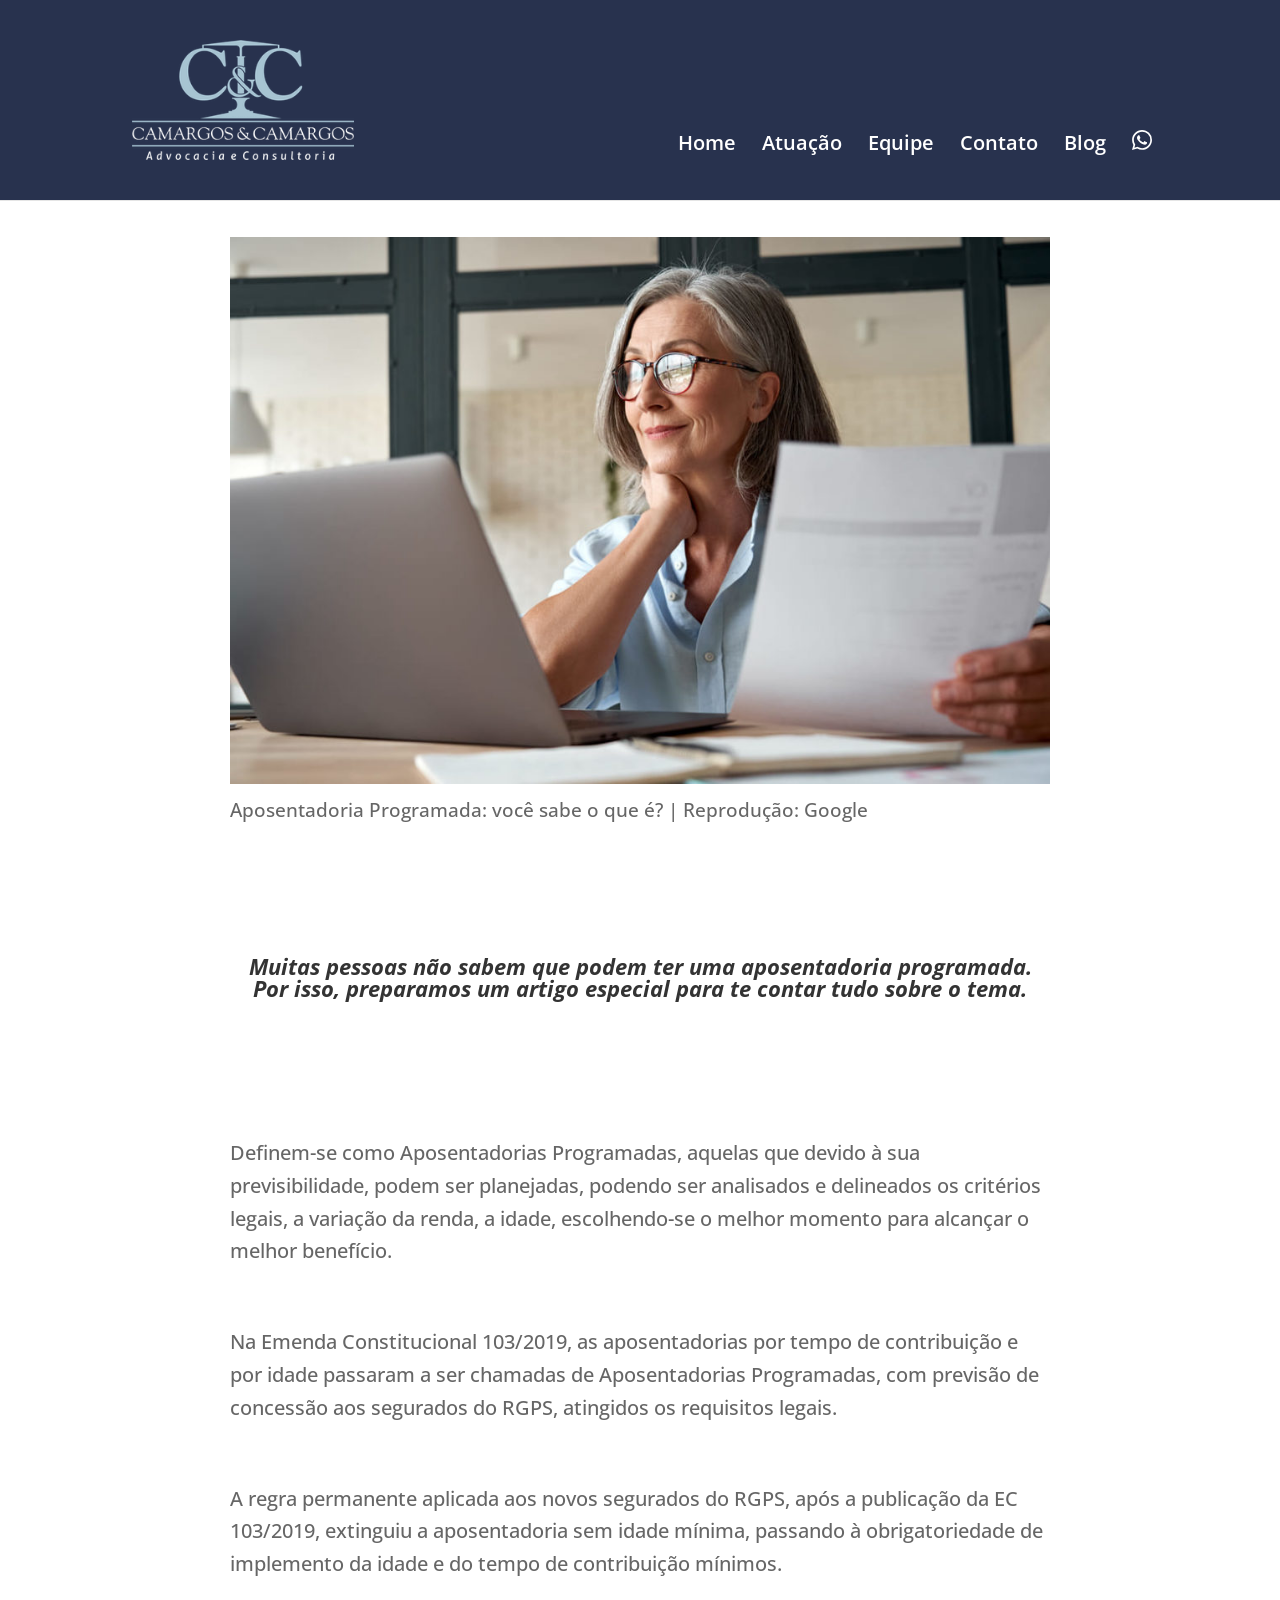
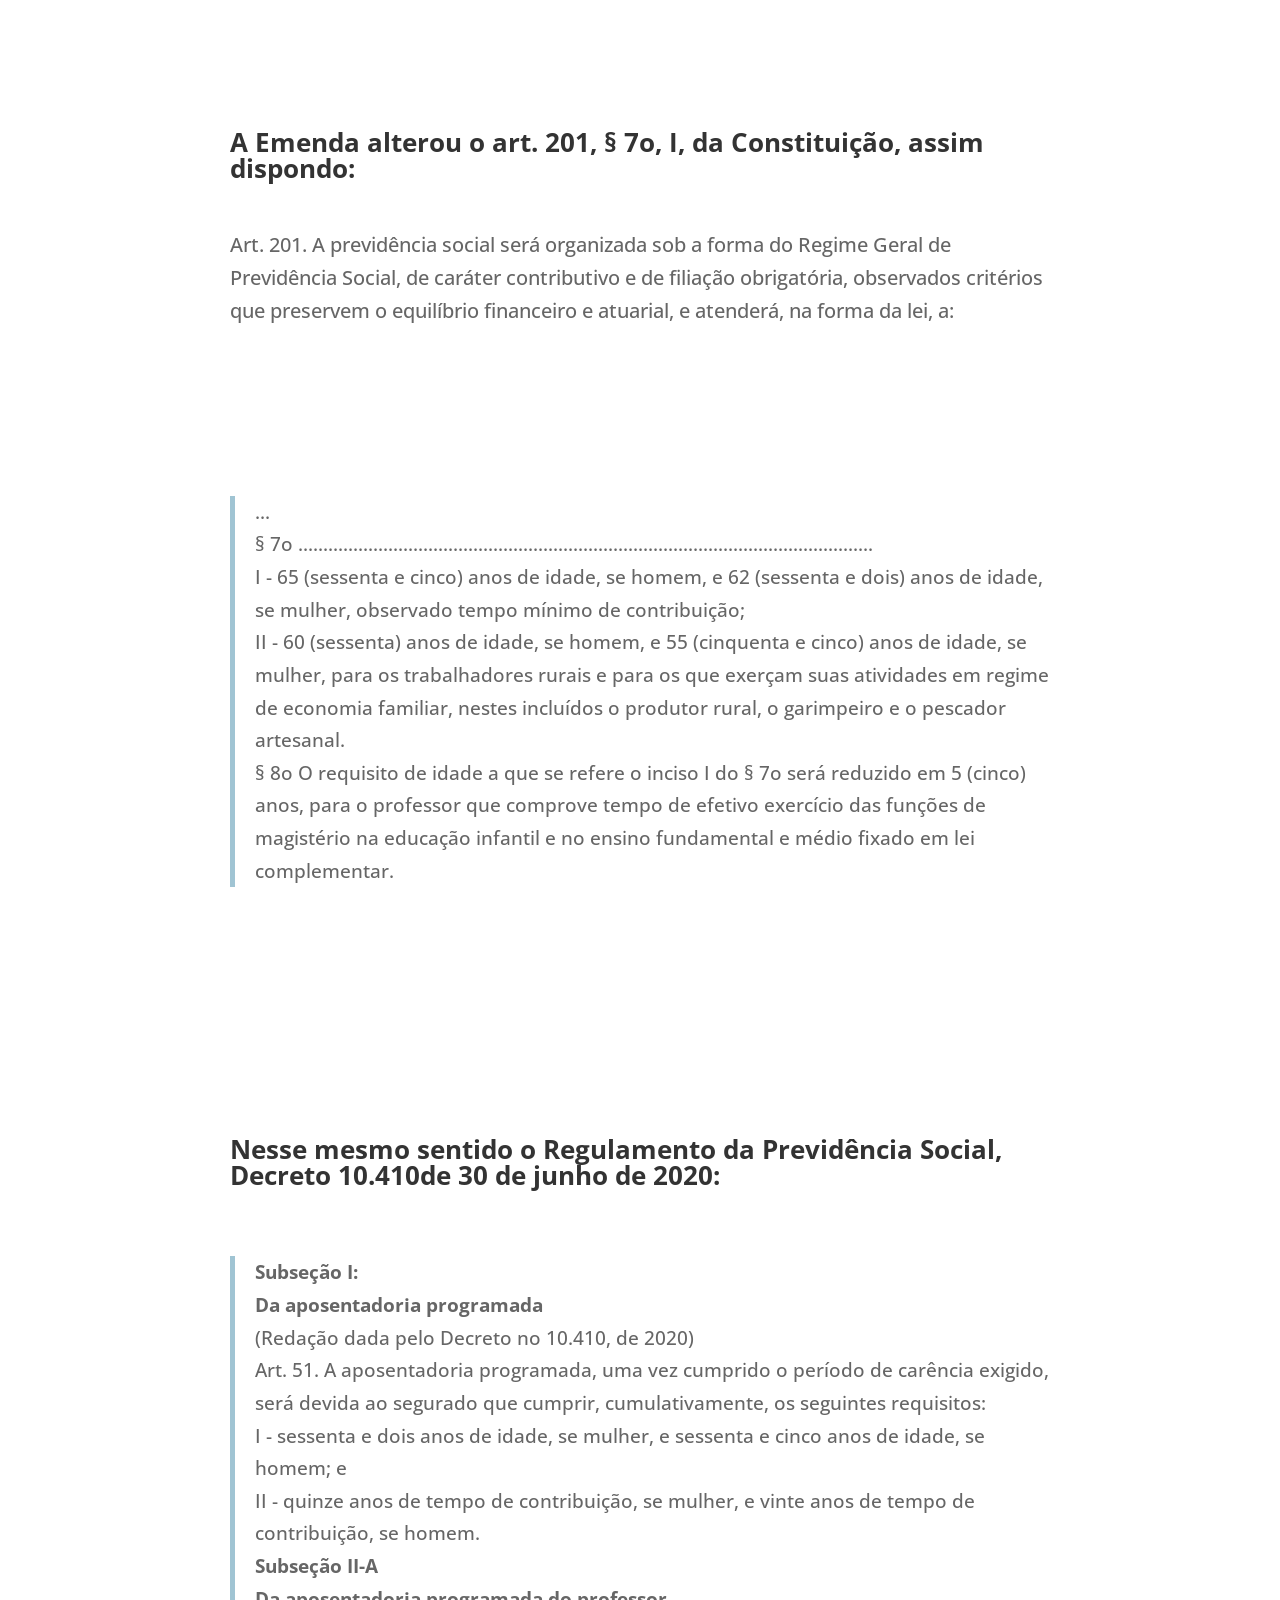
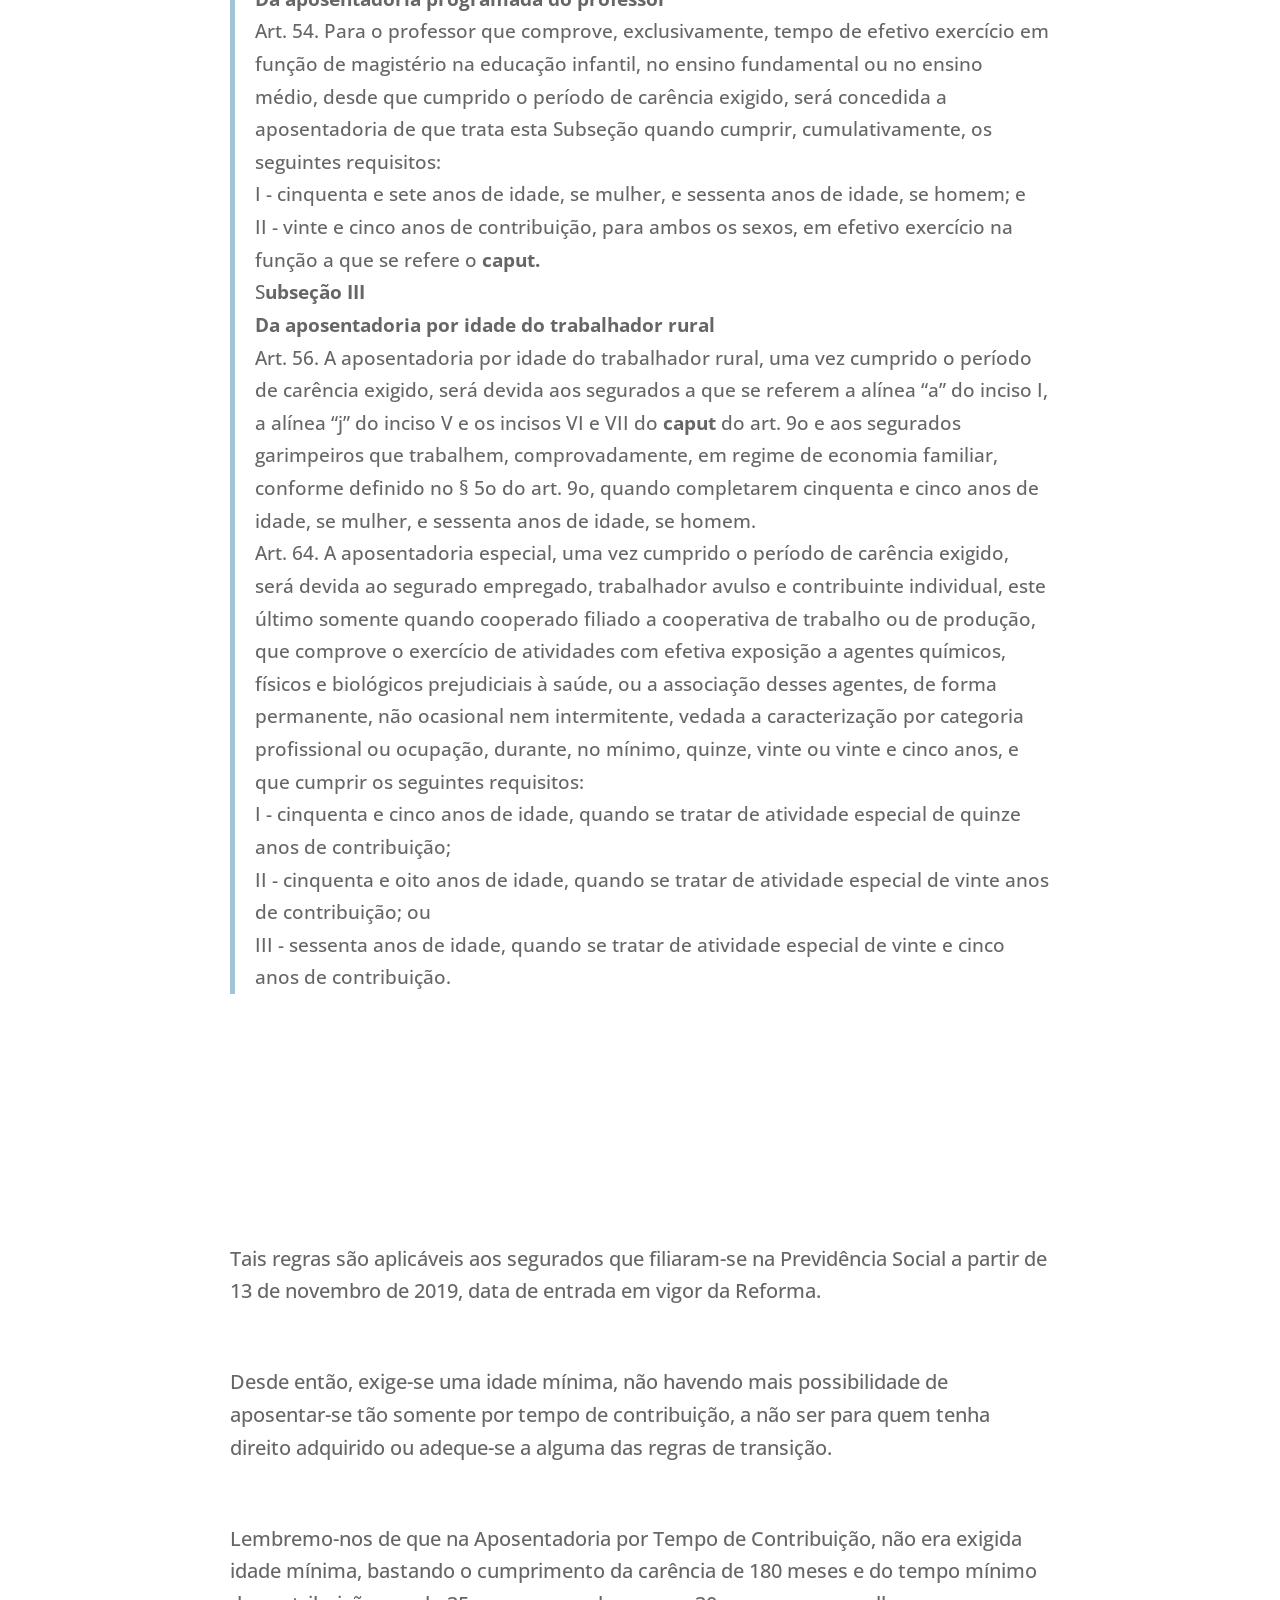
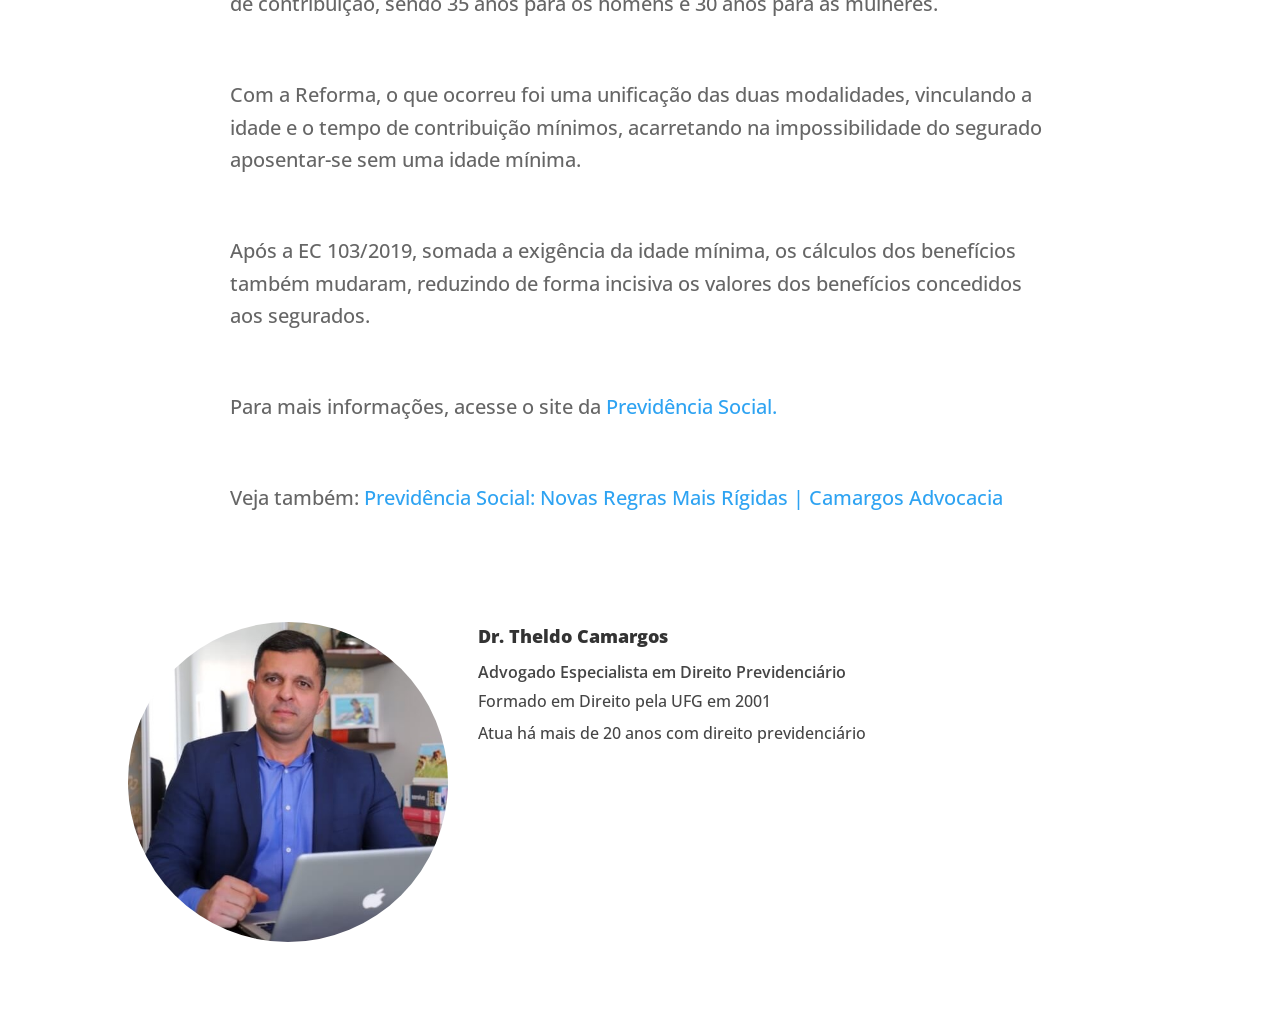
==== aposentadoria-programada/index.html @ 5f515157 "Site estatico da Camargos Advocacia Migracao da captura Simply Static (WordPress 7.1 / Divi 5.12.1) " ====
<!DOCTYPE html>
<html lang="pt-BR">
<head><meta charset="UTF-8">
	
<script type="text/javascript">
		document.documentElement.className = 'js';
	</script>

	<title>Aposentadoria Programada: você sabe o que é? | Camargos Advocacia</title>
<meta name="robots" content="max-image-preview:large">
<link rel="stylesheet" href="../assets/css/blocks.css">

<link rel="stylesheet" href="../assets/css/presets.css">

<link rel="stylesheet" href="../assets/css/base.css">
<link rel="stylesheet" href="../assets/css/article.css" media="all">
<script src="../assets/js/jquery.min.js"></script>
<script src="../assets/js/jquery-migrate.min.js"></script>
<link rel="canonical" href="../aposentadoria-programada/">
<meta name="viewport" content="width=device-width, initial-scale=1"><!-- Google Tag Manager -->
<script>(function(w,d,s,l,i){w[l]=w[l]||[];w[l].push({'gtm.start':
new Date().getTime(),event:'gtm.js'});var f=d.getElementsByTagName(s)[0],
j=d.createElement(s),dl=l!='dataLayer'?'&l='+l:'';j.async=true;j.src=
'https://www.googletagmanager.com/gtm.js?id='+i+dl;f.parentNode.insertBefore(j,f);
})(window,document,'script','dataLayer','GTM-M9TGXZN7');</script>
<!-- End Google Tag Manager --><link rel="icon" href="../assets/img/cropped-menu-logo-1-32x32.png" sizes="32x32">
<link rel="icon" href="../assets/img/cropped-menu-logo-1-192x192.png" sizes="192x192">
<link rel="apple-touch-icon" href="../assets/img/cropped-menu-logo-1-180x180.png">
<link rel="stylesheet" href="../assets/css/article.modules.css"><link rel="stylesheet" href="../assets/css/layout.css"><link rel="stylesheet" href="https://fonts.googleapis.com/css2?family=Open+Sans:wdth,wght@75..100,300..800&amp;subset=latin%2Clatin-ext&amp;display=swap" media="all">

<link rel="stylesheet" href="../assets/css/extras.css">
</head>
<body class="single single-post et-tb-has-template et-tb-has-body et_pb_button_helper_class et_fixed_nav et_show_nav et_pb_show_title et_primary_nav_dropdown_animation_fade et_secondary_nav_dropdown_animation_fade et_header_style_left et_pb_footer_columns4 et_cover_background et_pb_gutter et_pb_gutters3 et_pb_pagebuilder_layout et_smooth_scroll et-db">
	<div id="page-container">

	
	
			<header id="main-header" data-height-onload="100">
			<div class="container clearfix et_menu_container">
							<div class="logo_container">
					<span class="logo_helper"></span>
					<a href="../">
						<img src="../assets/img/menu-logo-tiny.png" width="278" height="150" alt="Camargos Advocacia" id="logo" data-height-percentage="60">
					</a>
				</div>
							<div id="et-top-navigation" data-height="100" data-fixed-height="100">
											<nav id="top-menu-nav">
						<ul id="top-menu" class="nav"><li class="menu-item menu-item-type-custom menu-item-object-custom menu-item-home"><a href="../#empresa">Home</a></li>
<li class="menu-item menu-item-type-custom menu-item-object-custom menu-item-home"><a href="../#atuacao">Atuação</a></li>
<li class="menu-item menu-item-type-custom menu-item-object-custom menu-item-home"><a href="../#equipe">Equipe</a></li>
<li class="menu-item menu-item-type-custom menu-item-object-custom menu-item-home"><a href="../#contato">Contato</a></li>
<li class="menu-item menu-item-type-post_type menu-item-object-page"><a href="../blog/">Blog</a></li>
<li class="menu-item menu-item-whatsapp"><a href="https://wa.me/5562996398302" target="_blank" rel="noopener noreferrer" aria-label="Fale conosco pelo WhatsApp"><svg class="menu-whatsapp-icon" viewBox="0 0 24 24" width="20" height="20" aria-hidden="true" focusable="false"><path fill="currentColor" d="M17.472 14.382c-.297-.149-1.758-.867-2.03-.967-.273-.099-.471-.148-.67.15-.197.297-.767.966-.94 1.164-.174.199-.347.223-.644.075-.297-.15-1.255-.463-2.39-1.475-.883-.788-1.48-1.761-1.653-2.059-.173-.297-.018-.458.13-.606.134-.133.298-.347.446-.52.149-.174.198-.298.298-.497.099-.198.05-.371-.025-.52-.075-.149-.669-1.612-.916-2.207-.242-.579-.487-.5-.669-.51a12.8 12.8 0 0 0-.57-.01c-.198 0-.52.074-.792.372-.272.297-1.04 1.016-1.04 2.479 0 1.462 1.065 2.875 1.213 3.074.149.198 2.096 3.2 5.077 4.487.709.306 1.262.489 1.694.625.712.227 1.36.195 1.871.118.571-.085 1.758-.719 2.006-1.413.248-.694.248-1.289.173-1.413-.074-.124-.272-.198-.57-.347m-5.421 7.403h-.004a9.87 9.87 0 0 1-5.031-1.378l-.361-.214-3.741.982.998-3.648-.235-.374a9.86 9.86 0 0 1-1.51-5.26c.001-5.45 4.436-9.884 9.888-9.884a9.82 9.82 0 0 1 6.988 2.896 9.82 9.82 0 0 1 2.892 6.994c-.003 5.45-4.437 9.885-9.885 9.885M20.52 3.449C18.24 1.245 15.24 0 12.045 0 5.463 0 .104 5.359.101 11.943c0 2.096.548 4.142 1.588 5.945L0 24l6.305-1.654a11.9 11.9 0 0 0 5.734 1.46h.005c6.585 0 11.946-5.359 11.949-11.945a11.9 11.9 0 0 0-3.473-8.413"/></svg></a></li>
</ul>						</nav>
					
					
					
					
					<div id="et_mobile_nav_menu">
				<div class="mobile_nav closed">
					<span class="select_page">Select Page</span>
					<span class="mobile_menu_bar mobile_menu_bar_toggle"></span>
				</div>
			</div>				</div> <!-- #et-top-navigation -->
			</div> <!-- .container -->
					</header> <!-- #main-header -->
			<div id="et-main-area">
	
    <div id="main-content">
    <div id="et-boc" class="et-boc">
			
		<div class="et-l et-l--body">
			<div class="et_builder_inner_content">
		<div class="et_pb_section_0_tb_body et_pb_section et_section_regular et_block_section"><div class="et_pb_row_0_tb_body et_pb_row et_block_row"><div class="et_pb_column_0_tb_body et_pb_column et_pb_column_4_4 et-last-child et_block_column et_pb_css_mix_blend_mode_passthrough"><div class="et_pb_post_content_0_tb_body et_pb_post_content et_pb_module"><div class="et-l et-l--post">
			<div class="et_builder_inner_content">
		<div class="et_pb_section_0 et_pb_section et_section_regular et_block_section"><div class="et_pb_row_0 et_pb_row et_block_row"><div class="et_pb_column_0 et_pb_column et_pb_column_4_4 et-last-child et_block_column et_pb_css_mix_blend_mode_passthrough"><div class="et_pb_text_0 et_pb_text et_pb_bg_layout_light et_pb_module et_block_module"><div class="et_pb_text_inner"><p><!-- wp:image {"id":371,"width":821,"height":547,"sizeSlug":"full","linkDestination":"none"} --></p>
<figure class="wp-block-image size-full is-resized"><img loading="lazy" fetchpriority="high" decoding="async" src="../assets/img/O-que-e-Aposentadoria-Programada.jpg" alt="Aposentadoria Programada: você sabe o que é? | Reprodução: Google" class="" width="821" height="547" srcset="../assets/img/O-que-e-Aposentadoria-Programada-980x654.jpg 980w, ../assets/img/O-que-e-Aposentadoria-Programada-480x320.jpg 480w" sizes="(min-width: 0px) and (max-width: 480px) 480px, (min-width: 481px) and (max-width: 980px) 980px, 100vw"><figcaption>Aposentadoria Programada: você sabe o que é? | Reprodução: Google</figcaption></figure>
<p><!-- /wp:image --></p>
<p><!-- wp:paragraph --></p>
<p> </p>
<p><!-- /wp:paragraph --></p>
<p><!-- wp:heading {"textAlign":"center","level":3} --></p>
<h3 class="has-text-align-center"><strong><em>Muitas pessoas não sabem que podem ter uma aposentadoria programada. Por isso, preparamos um artigo especial para te contar tudo sobre o tema.</em></strong></h3>
<p><!-- /wp:heading --></p>
<p><!-- wp:paragraph --></p>
<p> </p>
<p><!-- /wp:paragraph --></p>
<p><!-- wp:paragraph {"fontSize":"medium"} --></p>
<p class="has-medium-font-size">Definem-se como Aposentadorias Programadas, aquelas que devido à sua previsibilidade, podem ser planejadas, podendo ser analisados e delineados os critérios legais, a variação da renda, a idade, escolhendo-se o melhor momento para alcançar o melhor benefício.</p>
<p><!-- /wp:paragraph --></p>
<p><!-- wp:paragraph {"fontSize":"medium"} --></p>
<p class="has-medium-font-size">Na Emenda Constitucional 103/2019, as aposentadorias por tempo de contribuição e por idade passaram a ser chamadas de Aposentadorias Programadas, com previsão de concessão aos segurados do RGPS, atingidos os requisitos legais.</p>
<p><!-- /wp:paragraph --></p>
<p><!-- wp:paragraph {"fontSize":"medium"} --></p>
<p class="has-medium-font-size">A regra permanente aplicada aos novos segurados do RGPS, após a publicação da EC 103/2019, extinguiu a aposentadoria sem idade mínima, passando à obrigatoriedade de implemento da idade e do tempo de contribuição mínimos.</p>
<p><!-- /wp:paragraph --></p>
<p><!-- wp:paragraph --></p>
<p> </p>
<p><!-- /wp:paragraph --></p>
<p><!-- wp:heading --></p>
<h2><strong>A Emenda alterou o art. 201, § 7o, I, da Constituição, assim dispondo:</strong></h2>
<p><!-- /wp:heading --></p>
<p><!-- wp:paragraph {"fontSize":"medium"} --></p>
<p class="has-medium-font-size">Art. 201. A previdência social será organizada sob a forma do Regime Geral de Previdência Social, de caráter contributivo e de filiação obrigatória, observados critérios que preservem o equilíbrio financeiro e atuarial, e atenderá, na forma da lei, a:</p>
<p><!-- /wp:paragraph --></p>
<p><!-- wp:paragraph --></p>
<p> </p>
<p><!-- /wp:paragraph --></p>
<p><!-- wp:quote {"className":"is-style-large"} --></p>
<blockquote class="wp-block-quote is-style-large">
<p>...</p>
<p>§ 7o ...................................................................................................................</p>
<p>I - 65 (sessenta e cinco) anos de idade, se homem, e 62 (sessenta e dois) anos de idade, se mulher, observado tempo mínimo de contribuição;</p>
<p>II - 60 (sessenta) anos de idade, se homem, e 55 (cinquenta e cinco) anos de idade, se mulher, para os trabalhadores rurais e para os que exerçam suas atividades em regime de economia familiar, nestes incluídos o produtor rural, o garimpeiro e o pescador artesanal.</p>
<p>§ 8o O requisito de idade a que se refere o inciso I do § 7o será reduzido em 5 (cinco) anos, para o professor que comprove tempo de efetivo exercício das funções de magistério na educação infantil e no ensino fundamental e médio fixado em lei complementar.</p>
</blockquote>
<p><!-- /wp:quote --></p>
<p><!-- wp:paragraph --></p>
<p> </p>
<p><!-- /wp:paragraph --></p>
<p><!-- wp:paragraph --></p>
<p> </p>
<p><!-- /wp:paragraph --></p>
<p><!-- wp:heading --></p>
<h2><strong>Nesse mesmo sentido o Regulamento da Previdência Social, Decreto 10.410de 30 de junho de 2020:</strong></h2>
<p><!-- /wp:heading --></p>
<p><!-- wp:quote {"className":"is-style-large"} --></p>
<blockquote class="wp-block-quote is-style-large">
<p><strong>Subseção I:</strong></p>
<p><strong>Da aposentadoria programada</strong></p>
<p>(Redação dada pelo Decreto no 10.410, de 2020)</p>
<p>Art. 51. A aposentadoria programada, uma vez cumprido o período de carência exigido, será devida ao segurado que cumprir, cumulativamente, os seguintes requisitos:</p>
<p>I - sessenta e dois anos de idade, se mulher, e sessenta e cinco anos de idade, se homem; e</p>
<p>II - quinze anos de tempo de contribuição, se mulher, e vinte anos de tempo de contribuição, se homem.</p>
<p><strong>Subseção II-A</strong></p>
<p><strong>Da aposentadoria programada do professor</strong></p>
<p>Art. 54. Para o professor que comprove, exclusivamente, tempo de efetivo exercício em função de magistério na educação infantil, no ensino fundamental ou no ensino médio, desde que cumprido o período de carência exigido, será concedida a aposentadoria de que trata esta Subseção quando cumprir, cumulativamente, os seguintes requisitos:</p>
<p>I - cinquenta e sete anos de idade, se mulher, e sessenta anos de idade, se homem; e</p>
<p>II - vinte e cinco anos de contribuição, para ambos os sexos, em efetivo exercício na função a que se refere o<strong> caput.</strong></p>
<p>S<strong>ubseção III</strong></p>
<p><strong>Da aposentadoria por idade do trabalhador rural</strong></p>
<p>Art. 56. A aposentadoria por idade do trabalhador rural, uma vez cumprido o período de carência exigido, será devida aos segurados a que se referem a alínea “a” do inciso I, a alínea “j” do inciso V e os incisos VI e VII do <strong>caput</strong> do art. 9o e aos segurados garimpeiros que trabalhem, comprovadamente, em regime de economia familiar, conforme definido no § 5o do art. 9o, quando completarem cinquenta e cinco anos de idade, se mulher, e sessenta anos de idade, se homem.</p>
<p>Art. 64. A aposentadoria especial, uma vez cumprido o período de carência exigido, será devida ao segurado empregado, trabalhador avulso e contribuinte individual, este último somente quando cooperado filiado a cooperativa de trabalho ou de produção, que comprove o exercício de atividades com efetiva exposição a agentes químicos, físicos e biológicos prejudiciais à saúde, ou a associação desses agentes, de forma permanente, não ocasional nem intermitente, vedada a caracterização por categoria profissional ou ocupação, durante, no mínimo, quinze, vinte ou vinte e cinco anos, e que cumprir os seguintes requisitos:</p>
<p>I - cinquenta e cinco anos de idade, quando se tratar de atividade especial de quinze anos de contribuição;</p>
<p>II - cinquenta e oito anos de idade, quando se tratar de atividade especial de vinte anos de contribuição; ou</p>
<p>III - sessenta anos de idade, quando se tratar de atividade especial de vinte e cinco anos de contribuição.</p>
</blockquote>
<p><!-- /wp:quote --></p>
<p><!-- wp:paragraph --></p>
<p> </p>
<p><!-- /wp:paragraph --></p>
<p><!-- wp:paragraph --></p>
<p> </p>
<p><!-- /wp:paragraph --></p>
<p><!-- wp:paragraph {"fontSize":"medium"} --></p>
<p class="has-medium-font-size">Tais regras são aplicáveis aos segurados que filiaram-se na Previdência Social a partir de 13 de novembro de 2019, data de entrada em vigor da Reforma.</p>
<p><!-- /wp:paragraph --></p>
<p><!-- wp:paragraph {"fontSize":"medium"} --></p>
<p class="has-medium-font-size">Desde então, exige-se uma idade mínima, não havendo mais possibilidade de aposentar-se tão somente por tempo de contribuição, a não ser para quem tenha direito adquirido ou adeque-se a alguma das regras de transição.</p>
<p><!-- /wp:paragraph --></p>
<p><!-- wp:paragraph {"fontSize":"medium"} --></p>
<p class="has-medium-font-size">Lembremo-nos de que na Aposentadoria por Tempo de Contribuição, não era exigida idade mínima, bastando o cumprimento da carência de 180 meses e do tempo mínimo de contribuição, sendo 35 anos para os homens e 30 anos para as mulheres.</p>
<p><!-- /wp:paragraph --></p>
<p><!-- wp:paragraph {"fontSize":"medium"} --></p>
<p class="has-medium-font-size">Com a Reforma, o que ocorreu foi uma unificação das duas modalidades, vinculando a idade e o tempo de contribuição mínimos, acarretando na impossibilidade do segurado aposentar-se sem uma idade mínima.</p>
<p><!-- /wp:paragraph --></p>
<p><!-- wp:paragraph {"fontSize":"medium"} --></p>
<p class="has-medium-font-size">Após a EC 103/2019, somada a exigência da idade mínima, os cálculos dos benefícios também mudaram, reduzindo de forma incisiva os valores dos benefícios concedidos aos segurados.</p>
<p><!-- /wp:paragraph --></p>
<p><!-- wp:paragraph {"fontSize":"medium"} --></p>
<p class="has-medium-font-size">Para mais informações, acesse o site da <a href="https://meu.inss.gov.br/#/login" target="_blank" rel="noreferrer noopener">Previdência Social.</a></p>
<p><!-- /wp:paragraph --></p>
<p><!-- wp:paragraph {"fontSize":"medium"} --></p>
<p class="has-medium-font-size">Veja também: <a href="../novas-regras-previdencia-social/">Previdência Social: Novas Regras Mais Rígidas | Camargos Advocacia</a></p>
<p><!-- /wp:paragraph --></p>
</div></div></div></div></div>
		</div>
	</div>
	</div></div></div></div><div class="et_pb_section_1_tb_body et_pb_section et_section_regular et_block_section"><div class="et_pb_row_1_tb_body et_pb_row et_block_row"><div class="et_pb_column_1_tb_body et_pb_column et_pb_column_4_4 et-last-child et_block_column et_pb_css_mix_blend_mode_passthrough"><div class="et_pb_team_member_0_tb_body et_pb_team_member et_pb_bg_layout_light et_pb_module et_flex_module"><div class="et_pb_team_member_image et-waypoint et_pb_animation_off"><img loading="lazy" decoding="async" src="../assets/img/theldo-bio.jpg" alt="Dr. Theldo Camargos" width="500" height="500" srcset="../assets/img/theldo-bio.jpg 500w, ../assets/img/theldo-bio-480x480.jpg 480w" sizes="(min-width: 0px) and (max-width: 480px) 480px, (min-width: 481px) 500px, 100vw" class=""></div><div class="et_pb_team_member_description"><h4 class="et_pb_module_header">Dr. Theldo Camargos</h4><p class="et_pb_member_position">Advogado Especialista em Direito Previdenciário</p><div class="et_pb_team_member_description_content"><p>Formado em Direito pela UFG em 2001<br>Atua há mais de 20 anos com direito previdenciário</p>
</div></div></div></div></div></div>
		</div>
	</div>
	
			
		</div>
		    </div>
    

	<span class="et_pb_scroll_top et-pb-icon"></span>

	
			<footer id="main-footer">
				

		
				<div id="footer-bottom">
					<div class="container clearfix">
				<ul class="et-social-icons">


</ul><p id="footer-info">&copy; 2026 Camargos Advocacia</p>					</div>
				</div>
			</footer>
		</div>


	</div>

	<style class="et-vb-global-data et-vb-global-fonts">:root{--et_global_heading_font: 'Open Sans';--et_global_body_font: 'Open Sans';--et_global_heading_font_weight: 500;--et_global_body_font_weight: 500;--et_global_body_font_size: 14px;--et_global_body_font_height: 1.7em;}body{line-height:var(--et_global_body_font_height);font-size:var(--et_global_body_font_size);}</style><style class="et-vb-global-data et-vb-global-numeric-vars">:root{--et_global_heading_font: 'Open Sans';--et_global_body_font: 'Open Sans';}</style><!-- Google Tag Manager (noscript) -->
<noscript><iframe src="https://www.googletagmanager.com/ns.html?id=GTM-M9TGXZN7" height="0" width="0" style="display:none;visibility:hidden"></iframe></noscript>
<!-- End Google Tag Manager (noscript) --><script>
var DIVI = {"item_count":"%d Item","items_count":"%d Items"};

</script>
<script src="../assets/js/base.js"></script>
<script src="../assets/js/smoothscroll.js"></script>
<script src="../assets/js/menu.js"></script>
<script src="../assets/js/scroll-to-top.js"></script>
<script src="../assets/js/global-functions.js"></script>
<script src="../assets/js/waypoint.js"></script>
<script src="../assets/js/common.js"></script>
<script>
var et_pb_custom = {"ajaxurl":"","images_uri":"","builder_images_uri":"","et_frontend_nonce":"","subscription_failed":"Please, check the fields below to make sure you entered the correct information.","et_ab_log_nonce":"","fill_message":"Please, fill in the following fields:","contact_error_message":"Please, fix the following errors:","invalid":"Invalid email","captcha":"Captcha","prev":"Prev","previous":"Previous","next":"Next","slider_swipe":"SWIPE \u2192","wrong_captcha":"You entered the wrong number in captcha.","wrong_checkbox":"Checkbox","ignore_waypoints":"no","is_divi_theme_used":"1","widget_search_selector":".widget_search","ab_tests":[],"is_ab_testing_active":"","page_id":"370","unique_test_id":"","ab_bounce_rate":"5","is_cache_plugin_active":"no","is_shortcode_tracking":"","tinymce_uri":"","accent_color":"#a0c4d3","waypoints_options":[]};
var et_frontend_scripts = {"builderCssContainerPrefix":"#et-boc","builderCssLayoutPrefix":"#et-boc .et-l"};
var et_builder_utils_params = {"condition":{"diviTheme":true,"extraTheme":false},"scrollLocations":["app","top"],"builderScrollLocations":{"desktop":"app","tablet":"app","phone":"app"},"onloadScrollLocation":"app","builderType":"fe"};

</script>
<script src="../assets/js/frontend.js"></script>
<script>
var diviBreakpointData = {"enabledBreakpoints":[{"order":50,"baseDevice":true,"enable":true,"name":"desktop"},{"order":30,"enable":true,"maxWidth":{"value":"980px","default":980},"name":"tablet"},{"order":10,"enable":true,"maxWidth":{"value":"767px","default":767},"name":"phone"}],"enabledBreakpointNames":["desktop","tablet","phone"],"baseBreakpointName":"desktop"};

</script>
<script src="../assets/js/multi-view.js"></script>
<style>.et_pb_section_0_tb_body.et_pb_section{padding-bottom:0px}.et_pb_row_0_tb_body.et_pb_row{padding-bottom:0px!important}.et_pb_column_0_tb_body,.et_pb_column_0,.et_pb_column_1_tb_body{--et-pb-icon-self-align:center}.et_pb_post_content_0_tb_body{font-size:1.2rem;line-height:1.8em}.et_pb_team_member_0_tb_body{flex-direction:row;--flex-direction:row}.et_pb_team_member_0_tb_body .et_pb_module_header,.et_pb_team_member_0_tb_body .et_pb_member_position,.et_pb_team_member_0_tb_body .et_pb_team_member_description p,.et_pb_text_0{text-align:start}.et_pb_team_member_0_tb_body .et_pb_team_member_description{flex:1}.et_pb_team_member_0_tb_body .et_pb_team_member_image{flex:0 1 auto;width:auto;overflow:hidden}.et_pb_team_member_0_tb_body.et_pb_team_member .et_pb_team_member_image{border-top-left-radius:100%;border-top-right-radius:100%;border-bottom-right-radius:100%;border-bottom-left-radius:100%}.et_pb_team_member_0_tb_body.et_pb_team_member h4,.et_pb_team_member_0_tb_body.et_pb_team_member h1.et_pb_module_header,.et_pb_team_member_0_tb_body.et_pb_team_member h2.et_pb_module_header,.et_pb_team_member_0_tb_body.et_pb_team_member h3.et_pb_module_header,.et_pb_team_member_0_tb_body.et_pb_team_member h5.et_pb_module_header,.et_pb_team_member_0_tb_body.et_pb_team_member h6.et_pb_module_header{font-weight:800;line-height:1.6em}.et_pb_team_member_0_tb_body.et_pb_team_member .et_pb_member_position{font-weight:600;color:#454545;font-size:1rem}.et_pb_team_member_0_tb_body.et_pb_team_member .et_pb_team_member_description_content{color:#454545;font-size:1rem;line-height:2em}.et_pb_section_1_tb_body.et_pb_section{padding-top:0px}</style></body>
</html>
---- assets/css/blocks.css ----
:root{--wp-block-synced-color:#7a00df;--wp-block-synced-color--rgb:122,0,223;--wp-bound-block-color:var(--wp-block-synced-color);--wp-editor-canvas-background:#ddd;--wp-admin-theme-color:#007cba;--wp-admin-theme-color--rgb:0,124,186;--wp-admin-theme-color-darker-10:#006ba1;--wp-admin-theme-color-darker-10--rgb:0,107,160.5;--wp-admin-theme-color-darker-20:#005a87;--wp-admin-theme-color-darker-20--rgb:0,90,135;--wp-admin-border-width-focus:2px}@media (min-resolution:192dpi){:root{--wp-admin-border-width-focus:1.5px}}.wp-element-button{cursor:pointer}:root .has-very-light-gray-background-color{background-color:#eee}:root .has-very-dark-gray-background-color{background-color:#313131}:root .has-very-light-gray-color{color:#eee}:root .has-very-dark-gray-color{color:#313131}:root .has-vivid-green-cyan-to-vivid-cyan-blue-gradient-background{background:linear-gradient(135deg,#00d084,#0693e3)}:root .has-purple-crush-gradient-background{background:linear-gradient(135deg,#34e2e4,#4721fb 50%,#ab1dfe)}:root .has-hazy-dawn-gradient-background{background:linear-gradient(135deg,#faaca8,#dad0ec)}:root .has-subdued-olive-gradient-background{background:linear-gradient(135deg,#fafae1,#67a671)}:root .has-atomic-cream-gradient-background{background:linear-gradient(135deg,#fdd79a,#004a59)}:root .has-nightshade-gradient-background{background:linear-gradient(135deg,#330968,#31cdcf)}:root .has-midnight-gradient-background{background:linear-gradient(135deg,#020381,#2874fc)}:root{--wp--preset--font-size--normal:16px;--wp--preset--font-size--huge:42px}.has-regular-font-size{font-size:1em}.has-larger-font-size{font-size:2.625em}.has-normal-font-size{font-size:var(--wp--preset--font-size--normal)}.has-huge-font-size{font-size:var(--wp--preset--font-size--huge)}:root .has-text-align-center{text-align:center}:root .has-text-align-left{text-align:left}:root .has-text-align-right{text-align:right}.has-fit-text{white-space:nowrap!important}#end-resizable-editor-section{display:none}.aligncenter{clear:both}.items-justified-left{justify-content:flex-start}.items-justified-center{justify-content:center}.items-justified-right{justify-content:flex-end}.items-justified-space-between{justify-content:space-between}.screen-reader-text{word-wrap:normal!important;border:0;clip-path:inset(50%);height:1px;margin:-1px;overflow:hidden;padding:0;position:absolute;width:1px;word-break:normal!important}.screen-reader-text:focus{background-color:#ddd;clip-path:none;color:#444;display:block;font-size:1em;height:auto;left:5px;line-height:normal;padding:15px 23px 14px;text-decoration:none;top:5px;width:auto;z-index:100000}html :where(.has-border-color){border-style:solid}html :where([style^=border-color],[style*=";border-color"],[style*="; border-color"]){border-style:solid}html :where([style^=border-top-color],[style*=";border-top-color"],[style*="; border-top-color"]){border-top-style:solid}html :where([style^=border-right-color],[style*=";border-right-color"],[style*="; border-right-color"]){border-right-style:solid}html :where([style^=border-bottom-color],[style*=";border-bottom-color"],[style*="; border-bottom-color"]){border-bottom-style:solid}html :where([style^=border-left-color],[style*=";border-left-color"],[style*="; border-left-color"]){border-left-style:solid}html :where([style^=border-width],[style*=";border-width"],[style*="; border-width"]){border-style:solid}html :where([style^=border-top-width],[style*=";border-top-width"],[style*="; border-top-width"]){border-top-style:solid}html :where([style^=border-right-width],[style*=";border-right-width"],[style*="; border-right-width"]){border-right-style:solid}html :where([style^=border-bottom-width],[style*=";border-bottom-width"],[style*="; border-bottom-width"]){border-bottom-style:solid}html :where([style^=border-left-width],[style*=";border-left-width"],[style*="; border-left-width"]){border-left-style:solid}html :where(img[class*=wp-image-]){height:auto;max-width:100%}:where(figure){margin:0 0 1em}html :where(.is-position-sticky){--wp-admin--admin-bar--position-offset:var(--wp-admin--admin-bar--height,0px)}@media screen and (max-width:600px){html :where(.is-position-sticky){--wp-admin--admin-bar--position-offset:0px}}
---- assets/css/presets.css ----
:root{--wp--preset--aspect-ratio--square: 1;--wp--preset--aspect-ratio--4-3: 4/3;--wp--preset--aspect-ratio--3-4: 3/4;--wp--preset--aspect-ratio--3-2: 3/2;--wp--preset--aspect-ratio--2-3: 2/3;--wp--preset--aspect-ratio--16-9: 16/9;--wp--preset--aspect-ratio--9-16: 9/16;--wp--preset--color--black: #000000;--wp--preset--color--cyan-bluish-gray: #abb8c3;--wp--preset--color--white: #ffffff;--wp--preset--color--pale-pink: #f78da7;--wp--preset--color--vivid-red: #cf2e2e;--wp--preset--color--luminous-vivid-orange: #ff6900;--wp--preset--color--luminous-vivid-amber: #fcb900;--wp--preset--color--light-green-cyan: #7bdcb5;--wp--preset--color--vivid-green-cyan: #00d084;--wp--preset--color--pale-cyan-blue: #8ed1fc;--wp--preset--color--vivid-cyan-blue: #0693e3;--wp--preset--color--vivid-purple: #9b51e0;--wp--preset--gradient--vivid-cyan-blue-to-vivid-purple: linear-gradient(135deg,rgb(6,147,227) 0%,rgb(155,81,224) 100%);--wp--preset--gradient--light-green-cyan-to-vivid-green-cyan: linear-gradient(135deg,rgb(122,220,180) 0%,rgb(0,208,130) 100%);--wp--preset--gradient--luminous-vivid-amber-to-luminous-vivid-orange: linear-gradient(135deg,rgb(252,185,0) 0%,rgb(255,105,0) 100%);--wp--preset--gradient--luminous-vivid-orange-to-vivid-red: linear-gradient(135deg,rgb(255,105,0) 0%,rgb(207,46,46) 100%);--wp--preset--gradient--very-light-gray-to-cyan-bluish-gray: linear-gradient(135deg,rgb(238,238,238) 0%,rgb(169,184,195) 100%);--wp--preset--gradient--cool-to-warm-spectrum: linear-gradient(135deg,rgb(74,234,220) 0%,rgb(151,120,209) 20%,rgb(207,42,186) 40%,rgb(238,44,130) 60%,rgb(251,105,98) 80%,rgb(254,248,76) 100%);--wp--preset--gradient--blush-light-purple: linear-gradient(135deg,rgb(255,206,236) 0%,rgb(152,150,240) 100%);--wp--preset--gradient--blush-bordeaux: linear-gradient(135deg,rgb(254,205,165) 0%,rgb(254,45,45) 50%,rgb(107,0,62) 100%);--wp--preset--gradient--luminous-dusk: linear-gradient(135deg,rgb(255,203,112) 0%,rgb(199,81,192) 50%,rgb(65,88,208) 100%);--wp--preset--gradient--pale-ocean: linear-gradient(135deg,rgb(255,245,203) 0%,rgb(182,227,212) 50%,rgb(51,167,181) 100%);--wp--preset--gradient--electric-grass: linear-gradient(135deg,rgb(202,248,128) 0%,rgb(113,206,126) 100%);--wp--preset--gradient--midnight: linear-gradient(135deg,rgb(2,3,129) 0%,rgb(40,116,252) 100%);--wp--preset--font-size--small: 13px;--wp--preset--font-size--medium: 20px;--wp--preset--font-size--large: 36px;--wp--preset--font-size--x-large: 42px;--wp--preset--spacing--20: 0.44rem;--wp--preset--spacing--30: 0.67rem;--wp--preset--spacing--40: 1rem;--wp--preset--spacing--50: 1.5rem;--wp--preset--spacing--60: 2.25rem;--wp--preset--spacing--70: 3.38rem;--wp--preset--spacing--80: 5.06rem;--wp--preset--shadow--natural: 6px 6px 9px rgba(0, 0, 0, 0.2);--wp--preset--shadow--deep: 12px 12px 50px rgba(0, 0, 0, 0.4);--wp--preset--shadow--sharp: 6px 6px 0px rgba(0, 0, 0, 0.2);--wp--preset--shadow--outlined: 6px 6px 0px -3px rgb(255, 255, 255), 6px 6px rgb(0, 0, 0);--wp--preset--shadow--crisp: 6px 6px 0px rgb(0, 0, 0);}.wp-block-button{--wp--preset--dimension--25: 25%;--wp--preset--dimension--50: 50%;--wp--preset--dimension--75: 75%;--wp--preset--dimension--100: 100%;}:root { --wp--style--global--content-size: 823px;--wp--style--global--wide-size: 1080px; }:where(body) { margin: 0; }.wp-site-blocks > .alignleft { float: left; margin-right: 2em; }.wp-site-blocks > .alignright { float: right; margin-left: 2em; }.wp-site-blocks > .aligncenter { justify-content: center; margin-left: auto; margin-right: auto; }:where(.is-layout-flex){gap: 0.5em;}:where(.is-layout-grid){gap: 0.5em;}.is-layout-flow > .alignleft{float: left;margin-inline-start: 0;margin-inline-end: 2em;}.is-layout-flow > .alignright{float: right;margin-inline-start: 2em;margin-inline-end: 0;}.is-layout-flow > .aligncenter{margin-left: auto !important;margin-right: auto !important;}.is-layout-constrained > .alignleft{float: left;margin-inline-start: 0;margin-inline-end: 2em;}.is-layout-constrained > .alignright{float: right;margin-inline-start: 2em;margin-inline-end: 0;}.is-layout-constrained > .aligncenter{margin-left: auto !important;margin-right: auto !important;}.is-layout-constrained > :where(:not(.alignleft):not(.alignright):not(.alignfull)){max-width: var(--wp--style--global--content-size);margin-left: auto !important;margin-right: auto !important;}.is-layout-constrained > .alignwide{max-width: var(--wp--style--global--wide-size);}body .is-layout-flex{display: flex;}.is-layout-flex{flex-wrap: wrap;align-items: center;}.is-layout-flex > :is(*, div){margin: 0;}body .is-layout-grid{display: grid;}.is-layout-grid > :is(*, div){margin: 0;}body{padding-top: 0px;padding-right: 0px;padding-bottom: 0px;padding-left: 0px;}:root :where(.wp-element-button, .wp-block-button__link){background-color: #32373c;border-width: 0;color: #fff;font-family: inherit;font-size: inherit;font-style: inherit;font-weight: inherit;letter-spacing: inherit;line-height: inherit;padding-top: calc(0.667em + 2px);padding-right: calc(1.333em + 2px);padding-bottom: calc(0.667em + 2px);padding-left: calc(1.333em + 2px);text-decoration: none;text-transform: inherit;}.has-black-color{color: var(--wp--preset--color--black) !important;}.has-cyan-bluish-gray-color{color: var(--wp--preset--color--cyan-bluish-gray) !important;}.has-white-color{color: var(--wp--preset--color--white) !important;}.has-pale-pink-color{color: var(--wp--preset--color--pale-pink) !important;}.has-vivid-red-color{color: var(--wp--preset--color--vivid-red) !important;}.has-luminous-vivid-orange-color{color: var(--wp--preset--color--luminous-vivid-orange) !important;}.has-luminous-vivid-amber-color{color: var(--wp--preset--color--luminous-vivid-amber) !important;}.has-light-green-cyan-color{color: var(--wp--preset--color--light-green-cyan) !important;}.has-vivid-green-cyan-color{color: var(--wp--preset--color--vivid-green-cyan) !important;}.has-pale-cyan-blue-color{color: var(--wp--preset--color--pale-cyan-blue) !important;}.has-vivid-cyan-blue-color{color: var(--wp--preset--color--vivid-cyan-blue) !important;}.has-vivid-purple-color{color: var(--wp--preset--color--vivid-purple) !important;}.has-black-background-color{background-color: var(--wp--preset--color--black) !important;}.has-cyan-bluish-gray-background-color{background-color: var(--wp--preset--color--cyan-bluish-gray) !important;}.has-white-background-color{background-color: var(--wp--preset--color--white) !important;}.has-pale-pink-background-color{background-color: var(--wp--preset--color--pale-pink) !important;}.has-vivid-red-background-color{background-color: var(--wp--preset--color--vivid-red) !important;}.has-luminous-vivid-orange-background-color{background-color: var(--wp--preset--color--luminous-vivid-orange) !important;}.has-luminous-vivid-amber-background-color{background-color: var(--wp--preset--color--luminous-vivid-amber) !important;}.has-light-green-cyan-background-color{background-color: var(--wp--preset--color--light-green-cyan) !important;}.has-vivid-green-cyan-background-color{background-color: var(--wp--preset--color--vivid-green-cyan) !important;}.has-pale-cyan-blue-background-color{background-color: var(--wp--preset--color--pale-cyan-blue) !important;}.has-vivid-cyan-blue-background-color{background-color: var(--wp--preset--color--vivid-cyan-blue) !important;}.has-vivid-purple-background-color{background-color: var(--wp--preset--color--vivid-purple) !important;}.has-black-border-color{border-color: var(--wp--preset--color--black) !important;}.has-cyan-bluish-gray-border-color{border-color: var(--wp--preset--color--cyan-bluish-gray) !important;}.has-white-border-color{border-color: var(--wp--preset--color--white) !important;}.has-pale-pink-border-color{border-color: var(--wp--preset--color--pale-pink) !important;}.has-vivid-red-border-color{border-color: var(--wp--preset--color--vivid-red) !important;}.has-luminous-vivid-orange-border-color{border-color: var(--wp--preset--color--luminous-vivid-orange) !important;}.has-luminous-vivid-amber-border-color{border-color: var(--wp--preset--color--luminous-vivid-amber) !important;}.has-light-green-cyan-border-color{border-color: var(--wp--preset--color--light-green-cyan) !important;}.has-vivid-green-cyan-border-color{border-color: var(--wp--preset--color--vivid-green-cyan) !important;}.has-pale-cyan-blue-border-color{border-color: var(--wp--preset--color--pale-cyan-blue) !important;}.has-vivid-cyan-blue-border-color{border-color: var(--wp--preset--color--vivid-cyan-blue) !important;}.has-vivid-purple-border-color{border-color: var(--wp--preset--color--vivid-purple) !important;}.has-vivid-cyan-blue-to-vivid-purple-gradient-background{background: var(--wp--preset--gradient--vivid-cyan-blue-to-vivid-purple) !important;}.has-light-green-cyan-to-vivid-green-cyan-gradient-background{background: var(--wp--preset--gradient--light-green-cyan-to-vivid-green-cyan) !important;}.has-luminous-vivid-amber-to-luminous-vivid-orange-gradient-background{background: var(--wp--preset--gradient--luminous-vivid-amber-to-luminous-vivid-orange) !important;}.has-luminous-vivid-orange-to-vivid-red-gradient-background{background: var(--wp--preset--gradient--luminous-vivid-orange-to-vivid-red) !important;}.has-very-light-gray-to-cyan-bluish-gray-gradient-background{background: var(--wp--preset--gradient--very-light-gray-to-cyan-bluish-gray) !important;}.has-cool-to-warm-spectrum-gradient-background{background: var(--wp--preset--gradient--cool-to-warm-spectrum) !important;}.has-blush-light-purple-gradient-background{background: var(--wp--preset--gradient--blush-light-purple) !important;}.has-blush-bordeaux-gradient-background{background: var(--wp--preset--gradient--blush-bordeaux) !important;}.has-luminous-dusk-gradient-background{background: var(--wp--preset--gradient--luminous-dusk) !important;}.has-pale-ocean-gradient-background{background: var(--wp--preset--gradient--pale-ocean) !important;}.has-electric-grass-gradient-background{background: var(--wp--preset--gradient--electric-grass) !important;}.has-midnight-gradient-background{background: var(--wp--preset--gradient--midnight) !important;}.has-small-font-size{font-size: var(--wp--preset--font-size--small) !important;}.has-medium-font-size{font-size: var(--wp--preset--font-size--medium) !important;}.has-large-font-size{font-size: var(--wp--preset--font-size--large) !important;}.has-x-large-font-size{font-size: var(--wp--preset--font-size--x-large) !important;}
---- assets/css/base.css ----
a,abbr,acronym,address,applet,b,big,blockquote,body,center,cite,code,dd,del,dfn,div,dl,dt,em,fieldset,font,form,h1,h2,h3,h4,h5,h6,html,i,iframe,img,ins,kbd,label,legend,li,menu,object,ol,p,pre,q,s,samp,small,span,strike,strong,sub,sup,tt,u,ul,var{margin:0;padding:0;border:0;outline:0;font-size:100%;-ms-text-size-adjust:100%;-webkit-text-size-adjust:100%;vertical-align:baseline;background:transparent}body{line-height:1}menu,ol,ul{list-style:none}[dir=ltr] menu{padding-left:0}[dir=rtl] menu{padding-right:0}menu{margin-top:0;margin-bottom:0}blockquote,q{quotes:none}blockquote:after,blockquote:before,q:after,q:before{content:"";content:none}blockquote{margin:20px 0 30px;border-left:5px solid;padding-left:20px}:focus{outline:0}del{text-decoration:line-through}pre{overflow:auto;padding:10px}figure{margin:0}table{border-collapse:collapse;border-spacing:0}article,aside,footer,header,hgroup,nav,section{display:block}body{font-family:Open Sans,Arial,sans-serif;font-size:14px;color:#666;background-color:#fff;line-height:1.7em;font-weight:500;-webkit-font-smoothing:antialiased;-moz-osx-font-smoothing:grayscale}body.page-template-page-template-blank-php #page-container{padding-top:0!important}body.et_cover_background{background-size:cover!important;background-position:top!important;background-repeat:no-repeat!important;background-attachment:fixed}a{color:#2ea3f2}a,a:hover{text-decoration:none}p{padding-bottom:1em}p:not(.has-background):last-of-type{padding-bottom:0}p.et_normal_padding{padding-bottom:1em}strong{font-weight:700}cite,em,i{font-style:italic}code,pre{font-family:Courier New,monospace;margin-bottom:10px}ins{text-decoration:none}sub,sup{height:0;line-height:1;position:relative;vertical-align:baseline}sup{bottom:.8em}sub{top:.3em}dl{margin:0 0 1.5em}dl dt{font-weight:700}dd{margin-left:1.5em}blockquote p{padding-bottom:0}embed,iframe,object,video{max-width:100%}h1,h2,h3,h4,h5,h6{color:#333;padding-bottom:10px;line-height:1em;font-weight:500}h1 a,h2 a,h3 a,h4 a,h5 a,h6 a{color:inherit}h1{font-size:30px}h2{font-size:26px}h3{font-size:22px}h4{font-size:18px}h5{font-size:16px}h6{font-size:14px}input{-webkit-appearance:none}input[type=checkbox]{-webkit-appearance:checkbox}input[type=radio]{-webkit-appearance:radio}input.text,input.title,input[type=email],input[type=password],input[type=tel],input[type=text],select,textarea{background-color:#fff;border:1px solid #bbb;padding:2px;color:#4e4e4e}input.text:focus,input.title:focus,input[type=text]:focus,select:focus,textarea:focus{border-color:#2d3940;color:#3e3e3e}input.text,input.title,input[type=text],select,textarea{margin:0}textarea{padding:4px}button,input,select,textarea{font-family:inherit}img{max-width:100%;height:auto}.clear{clear:both}br.clear{margin:0;padding:0}.pagination{clear:both}#et_search_icon:hover,.et-social-icon a:hover,.et_password_protected_form .et_submit_button,.form-submit .et_pb_buttontton.alt.disabled,.nav-single a,.posted_in a{color:#2ea3f2}.et-search-form,blockquote{border-color:#2ea3f2}#main-content{background-color:#fff}.container{width:80%;max-width:1080px;margin:auto;position:relative}body:not(.et-tb) #main-content .container,body:not(.et-tb-has-header) #main-content .container{padding-top:58px}.et_full_width_page #main-content .container:before{display:none}.main_title{margin-bottom:20px}.et_password_protected_form .et_submit_button:hover,.form-submit .et_pb_button:hover{background:rgba(0,0,0,.05)}.et_button_icon_visible .et_pb_button{padding-right:2em;padding-left:.7em}.et_button_icon_visible .et_pb_button:after{opacity:1;margin-left:0}.et_button_left .et_pb_button:hover:after{left:.15em}.et_button_left .et_pb_button:after{margin-left:0;left:1em}.et_button_icon_visible.et_button_left .et_pb_button,.et_button_left .et_pb_button:hover,.et_button_left .et_pb_module .et_pb_button:hover{padding-left:2em;padding-right:.7em}.et_button_icon_visible.et_button_left .et_pb_button:after,.et_button_left .et_pb_button:hover:after{left:.15em}.et_password_protected_form .et_submit_button:hover,.form-submit .et_pb_button:hover{padding:.3em 1em}.et_button_no_icon .et_pb_button:after{display:none}.et_button_no_icon.et_button_icon_visible.et_button_left .et_pb_button,.et_button_no_icon.et_button_left .et_pb_button:hover,.et_button_no_icon .et_pb_button,.et_button_no_icon .et_pb_button:hover{padding:.3em 1em!important}.et_button_custom_icon .et_pb_button:after{line-height:1.7em}.et_button_custom_icon.et_button_icon_visible .et_pb_button:after,.et_button_custom_icon .et_pb_button:hover:after{margin-left:.3em}.entry-content table:not(.variations){border:1px solid #eee;margin:0 0 15px;text-align:left;width:100%}.entry-content thead th,.entry-content tr th{color:#555;font-weight:700;padding:9px 24px}.entry-content tr td{border-top:1px solid #eee;padding:6px 24px}#left-area ul,.entry-content ul,.et-l--body ul,.et-l--footer ul,.et-l--header ul{list-style-type:disc;padding:0 0 23px 1em;line-height:26px}#left-area ol,.entry-content ol,.et-l--body ol,.et-l--footer ol,.et-l--header ol{list-style-type:decimal;list-style-position:inside;padding:0 0 23px;line-height:26px}#left-area ul li ul,.entry-content ul li ol{padding:2px 0 2px 20px}#left-area ol li ul,.entry-content ol li ol,.entry-content ol li ul,.et-l--body ol li ol,.et-l--footer ol li ol,.et-l--header ol li ol{padding:2px 0 2px 35px}#left-area ul.products{padding:0!important;line-height:1.7!important;list-style:none!important}.gallery-item a{display:block}.gallery-caption,.gallery-item a{width:90%}#wpadminbar{z-index:110000}#left-area .post-meta{font-size:14px;padding-bottom:15px}#left-area .post-meta a{text-decoration:none;color:#666}#left-area .et_featured_image{padding-bottom:7px}.single:not(.et-fb) .post{padding-bottom:25px}body.single .et_audio_content{margin-bottom:-6px}.nav-single a{text-decoration:none;color:#2ea3f2;font-size:14px;font-weight:400}.nav-previous{float:left}.nav-next{float:right}.aligncenter,div.post .new-post .aligncenter{display:block;margin-left:auto;margin-right:auto}.alignright{float:right}.alignleft{float:left}img.alignleft{display:inline;float:left;margin-right:15px}img.alignright{display:inline;float:right;margin-left:15px}.archive.et-tb-has-template #main-content,.et_pb_pagebuilder_layout #main-content{background-color:transparent}body #main-content .et_builder_inner_content>h1,body #main-content .et_builder_inner_content>h2,body #main-content .et_builder_inner_content>h3,body #main-content .et_builder_inner_content>h4,body #main-content .et_builder_inner_content>h5,body #main-content .et_builder_inner_content>h6{line-height:1.4em}body #main-content .et_builder_inner_content>p{line-height:1.7em}.wp-block-pullquote{margin:20px 0 30px}.wp-block-pullquote.has-background blockquote{border-left:none}.wp-block-group.has-background{padding:1.5em 1.5em .5em}@media (min-width:981px){#left-area{width:79.125%;padding-bottom:23px}#main-content .container:before{content:"";position:absolute;top:0;height:100%;width:1px;background-color:#e2e2e2}.et_full_width_page #left-area,.et_no_sidebar #left-area{float:none;width:100%!important}.et_full_width_page #left-area{padding-bottom:0}.et_no_sidebar #main-content .container:before{display:none}}@media (max-width:980px){#page-container{padding-top:80px}.et-tb #page-container,.et-tb-has-header #page-container{padding-top:0!important}#left-area,#sidebar{width:100%!important}#main-content .container:before{display:none!important}.et_full_width_page .et_gallery_item:nth-child(4n+1){clear:none}}@media print{#page-container{padding-top:0!important}}body.et_pb_layout-template-default:not(.et-vb-app-ancestor) #page-container{padding-top:0!important}body.et_pb_layout-template-default:not(.et-vb-app-ancestor) #main-footer,body.et_pb_layout-template-default:not(.et-vb-app-ancestor) #main-header{display:none}* html .clearfix,:first-child+html .clearfix{zoom:1}.iphone .et_pb_section_video_bg video::-webkit-media-controls-start-playback-button{display:none!important;-webkit-appearance:none}.et_mobile_device .et_pb_section_parallax .et_pb_parallax_css{background-attachment:scroll}.et-social-facebook a.icon:before{content:""}.et-social-twitter a.icon:before{content:""}.et-social-google-plus a.icon:before{content:""}.et-social-instagram a.icon:before{content:""}.et-social-rss a.icon:before{content:""}.ai1ec-single-event:after{content:" ";display:table;clear:both}.evcal_event_details .evcal_evdata_cell .eventon_details_shading_bot.eventon_details_shading_bot{z-index:3}.wp-block-divi-layout{margin-bottom:1em}*{box-sizing:border-box}#et-info-email:before,#et-info-phone:before,#et_search_icon:before,.comment-reply-link:after,.et-cart-info span:before,.et-pb-arrow-next:before,.et-pb-arrow-prev:before,.et-social-icon a:before,.et_audio_container .mejs-playpause-button button:before,.et_audio_container .mejs-volume-button button:before,.et_overlay:before,.et_password_protected_form .et_submit_button:after,.et_pb_button:after,.et_pb_button:before,.et_pb_contact_reset:after,.et_pb_contact_submit:after,.et_pb_font_icon:before,.et_pb_newsletter_button:after,.et_pb_pricing_table_button:after,.et_pb_promo_button:after,.et_pb_testimonial:before,.et_pb_toggle_title:before,.form-submit .et_pb_button:after,.mobile_menu_bar:before,a.et_pb_more_button:after{font-family:ETmodules!important;speak:none;font-style:normal;font-weight:400;font-feature-settings:normal;font-variant:normal;text-transform:none;line-height:1;-webkit-font-smoothing:antialiased;-moz-osx-font-smoothing:grayscale;text-shadow:0 0;direction:ltr}.et-pb-icon,.et_pb_custom_button_icon.et_pb_button:after,.et_pb_login .et_pb_custom_button_icon.et_pb_button:after,.et_pb_woo_custom_button_icon .button.et_pb_custom_button_icon.et_pb_button:after,.et_pb_woo_custom_button_icon .button.et_pb_custom_button_icon.et_pb_button:hover:after{content:attr(data-icon)}.et-pb-icon{font-family:ETmodules;speak:none;font-weight:400;font-feature-settings:normal;font-variant:normal;text-transform:none;line-height:1;-webkit-font-smoothing:antialiased;font-size:96px;font-style:normal;display:inline-block;box-sizing:border-box;direction:ltr}#et-ajax-saving{display:none;transition:background .3s,box-shadow .3s;box-shadow:0 0 60px rgba(0,139,219,.247059);position:fixed;top:50%;left:50%;width:50px;height:50px;background:#fff;border-radius:50px;margin:-25px 0 0 -25px;z-index:999999;text-align:center}#et-ajax-saving img{margin:9px}.et-safe-mode-indicator,.et-safe-mode-indicator:focus,.et-safe-mode-indicator:hover{box-shadow:0 8px 24px 0 rgba(34,44,57,.08);background:#326bff;color:#fff;font-size:12px;font-weight:600;padding:6px 12px;line-height:16px;border-radius:3px;position:fixed;bottom:30px;right:30px;z-index:999999;text-decoration:none;font-family:Inter,system-ui,-apple-system,Segoe UI,Roboto,Ubuntu,Cantarell,Noto Sans,sans-serif,Helvetica Neue,Liberation Sans,Arial;-webkit-font-smoothing:antialiased;-moz-osx-font-smoothing:grayscale;border:1px solid #326bff}.et-safe-mode-indicator:hover{border-color:#1959ff}.et_pb_button{font-size:20px;font-weight:500;padding:.3em 1em;line-height:1.7em!important;background-color:transparent;background-size:cover;background-position:50%;background-repeat:no-repeat;border:2px solid;border-radius:3px;transition-duration:.2s;transition-property:all!important;cursor:pointer}.et_pb_button,.et_pb_button_inner{position:relative}.et_pb_button:hover,.et_pb_module .et_pb_button:hover{border:2px solid transparent;padding:.3em 2em .3em .7em}.rtl .et_pb_button:hover,.rtl .et_pb_module .et_pb_button:hover{padding:.3em .7em .3em 2em}.et_pb_button:hover{background-color:hsla(0,0%,100%,.2)}.et_pb_bg_layout_light.et_pb_button:hover,.et_pb_bg_layout_light .et_pb_button:hover{background-color:rgba(0,0,0,.05)}.et_pb_button:after,.et_pb_button:before{font-size:32px;line-height:1em;content:"5";opacity:0;position:absolute;transition:all .2s;text-transform:none;font-feature-settings:"kern" off;font-variant:none;font-style:normal;font-weight:400;text-shadow:none;top:50%;transform:translateY(-50%)}.et_pb_button:before{right:auto}.et_pb_button:after{left:auto}.et_pb_button.et_hover_enabled:hover:after,.et_pb_button.et_pb_hovered:hover:after{transition:none!important}.et_pb_button:before{display:none}.et_pb_button:hover:after{opacity:1}.et_pb_column_1_3 h1,.et_pb_column_1_4 h1,.et_pb_column_1_5 h1,.et_pb_column_1_6 h1,.et_pb_column_2_5 h1{font-size:26px}.et_pb_column_1_3 h2,.et_pb_column_1_4 h2,.et_pb_column_1_5 h2,.et_pb_column_1_6 h2,.et_pb_column_2_5 h2{font-size:23px}.et_pb_column_1_3 h3,.et_pb_column_1_4 h3,.et_pb_column_1_5 h3,.et_pb_column_1_6 h3,.et_pb_column_2_5 h3{font-size:20px}.et_pb_column_1_3 h4,.et_pb_column_1_4 h4,.et_pb_column_1_5 h4,.et_pb_column_1_6 h4,.et_pb_column_2_5 h4{font-size:18px}.et_pb_column_1_3 h5,.et_pb_column_1_4 h5,.et_pb_column_1_5 h5,.et_pb_column_1_6 h5,.et_pb_column_2_5 h5{font-size:16px}.et_pb_column_1_3 h6,.et_pb_column_1_4 h6,.et_pb_column_1_5 h6,.et_pb_column_1_6 h6,.et_pb_column_2_5 h6{font-size:15px}.et_pb_bg_layout_dark,.et_pb_bg_layout_dark h1,.et_pb_bg_layout_dark h2,.et_pb_bg_layout_dark h3,.et_pb_bg_layout_dark h4,.et_pb_bg_layout_dark h5,.et_pb_bg_layout_dark h6{color:#fff!important}.et_pb_module.et_pb_text_align_left{text-align:left}.et_pb_module.et_pb_text_align_center{text-align:center}.et_pb_module.et_pb_text_align_right{text-align:right}.et_pb_module.et_pb_text_align_justified{text-align:justify}.clearfix:after{visibility:hidden;display:block;font-size:0;content:" ";clear:both;height:0}.et_pb_bg_layout_light .et_pb_more_button{color:#2ea3f2}.et_builder_inner_content{position:relative;z-index:1}header .et_builder_inner_content{z-index:2}.et_pb_css_mix_blend_mode_passthrough{mix-blend-mode:unset!important}.et_pb_image_container{margin:-20px -20px 29px}.et_pb_module_inner{position:relative}.et_hover_enabled_preview{z-index:2}.et_hover_enabled:hover{position:relative;z-index:2}.et_pb_all_tabs,.et_pb_circle_counter_inner,.et_pb_module,.et_pb_posts_nav a,.et_pb_tab,.et_pb_with_background{position:relative;background-size:cover;background-position:50%;background-repeat:no-repeat}.et_pb_background_mask,.et_pb_background_pattern{bottom:0;left:0;position:absolute;right:0;top:0;pointer-events:none}.et_pb_background_mask{background-size:calc(100% + 2px) calc(100% + 2px);background-repeat:no-repeat;background-position:50%;overflow:hidden}.et_pb_background_pattern{background-position:0 0;background-repeat:repeat}.et_pb_with_border{position:relative;border:0 solid #333}.post-password-required .et_pb_row{padding:0;width:100%}.et_pb_no_bg{padding:0!important}.et_overlay.et_pb_inline_icon:before,.et_pb_inline_icon:before{content:attr(data-icon)}.et_pb_more_button{color:inherit;text-shadow:none;text-decoration:none;display:inline-block;margin-top:20px}.et_parallax_bg_wrap{overflow:hidden;position:absolute;top:0;right:0;bottom:0;left:0}.et_parallax_bg{background-repeat:no-repeat;background-position:top;background-size:cover;position:absolute;bottom:0;left:0;width:100%;height:100%;display:block}.et_parallax_bg.et_parallax_bg__hover,.et_parallax_bg.et_parallax_bg_phone,.et_parallax_bg.et_parallax_bg_tablet,.et_parallax_gradient.et_parallax_gradient__hover,.et_parallax_gradient.et_parallax_gradient_phone,.et_parallax_gradient.et_parallax_gradient_tablet,.et_pb_section_parallax_hover:hover .et_parallax_bg:not(.et_parallax_bg__hover),.et_pb_section_parallax_hover:hover .et_parallax_gradient:not(.et_parallax_gradient__hover){display:none}.et_pb_section_parallax_hover:hover .et_parallax_bg.et_parallax_bg__hover,.et_pb_section_parallax_hover:hover .et_parallax_gradient.et_parallax_gradient__hover{display:block}.et_parallax_gradient{bottom:0;display:block;left:0;position:absolute;right:0;top:0}.et_pb_module.et_pb_section_parallax,.et_pb_posts_nav a.et_pb_section_parallax,.et_pb_section_parallax,.et_pb_tab.et_pb_section_parallax{position:relative}.et_pb_section_parallax .et_pb_parallax_css,.et_pb_slides .et_parallax_bg.et_pb_parallax_css{background-attachment:fixed}body.et-bfb .et_pb_section_parallax .et_pb_parallax_css,body.et-bfb .et_pb_slides .et_parallax_bg.et_pb_parallax_css{background-attachment:scroll;bottom:auto}.et_pb_section_parallax.et_pb_column .et_pb_module,.et_pb_section_parallax.et_pb_row .et_pb_column,.et_pb_section_parallax.et_pb_row .et_pb_module{z-index:9;position:relative}.et_pb_more_button:hover:after{opacity:1;margin-left:0}.et_pb_preload .et_pb_section_video_bg,.et_pb_preload>div{visibility:hidden}.et_pb_preload,.et_pb_section.et_pb_section_video.et_pb_preload{position:relative;background:#464646!important}.et_pb_preload:before{content:"";position:absolute;top:50%;left:50%;background:url(../../assets/img/preloader.gif) no-repeat;border-radius:32px;width:32px;height:32px;margin:-16px 0 0 -16px}.box-shadow-overlay{position:absolute;top:0;left:0;width:100%;height:100%;z-index:10;pointer-events:none}.et_pb_section>.box-shadow-overlay~.et_pb_row{z-index:11}body.safari .section_has_divider{will-change:transform}.et_pb_row>.box-shadow-overlay{z-index:8}.has-box-shadow-overlay{position:relative}.et_clickable{cursor:pointer}.screen-reader-text{border:0;clip:rect(1px,1px,1px,1px);clip-path:inset(50%);height:1px;margin:-1px;overflow:hidden;padding:0;position:absolute!important;width:1px;word-wrap:normal!important}.et_multi_view_hidden,.et_multi_view_hidden_image{display:none!important}@keyframes multi-view-image-fade{0%{opacity:0}10%{opacity:.1}20%{opacity:.2}30%{opacity:.3}40%{opacity:.4}50%{opacity:.5}60%{opacity:.6}70%{opacity:.7}80%{opacity:.8}90%{opacity:.9}to{opacity:1}}.et_multi_view_image__loading{visibility:hidden}.et_multi_view_image__loaded{animation:multi-view-image-fade .5s}#et-pb-motion-effects-offset-tracker{visibility:hidden!important;opacity:0;position:absolute;top:0;left:0}.et-pb-before-scroll-animation{opacity:0}header.et-l.et-l--header:after{clear:both;display:block;content:""}.et_pb_module{animation-timing-function:linear;animation-duration:.2s}@keyframes fadeBottom{0%{opacity:0;transform:translateY(10%)}to{opacity:1;transform:translateY(0)}}@keyframes fadeLeft{0%{opacity:0;transform:translateX(-10%)}to{opacity:1;transform:translateX(0)}}@keyframes fadeRight{0%{opacity:0;transform:translateX(10%)}to{opacity:1;transform:translateX(0)}}@keyframes fadeTop{0%{opacity:0;transform:translateY(-10%)}to{opacity:1;transform:translateX(0)}}@keyframes fadeIn{0%{opacity:0}to{opacity:1}}.et-waypoint:not(.et_pb_counters){opacity:0}@media (min-width:981px){.et_pb_section.et_section_specialty div.et_pb_row .et_pb_column .et_pb_column .et_pb_module.et-last-child,.et_pb_section.et_section_specialty div.et_pb_row .et_pb_column .et_pb_column .et_pb_module:last-child:not(.et-vb-ui),.et_pb_section.et_section_specialty div.et_pb_row .et_pb_column .et_pb_row_inner .et_pb_column .et_pb_module.et-last-child,.et_pb_section.et_section_specialty div.et_pb_row .et_pb_column .et_pb_row_inner .et_pb_column .et_pb_module:last-child:not(.et-vb-ui),.et_pb_section div.et_pb_row .et_pb_column .et_pb_module.et-last-child,.et_pb_section div.et_pb_row .et_pb_column .et_pb_module:last-child:not(.et-vb-ui){margin-bottom:0}}@media (max-width:980px){.et_overlay.et_pb_inline_icon_tablet:before,.et_pb_inline_icon_tablet:before{content:attr(data-icon-tablet)}.et_parallax_bg.et_parallax_bg_tablet_exist,.et_parallax_gradient.et_parallax_gradient_tablet_exist{display:none}.et_parallax_bg.et_parallax_bg_tablet,.et_parallax_gradient.et_parallax_gradient_tablet{display:block}.et_pb_column .et_pb_module{margin-bottom:30px}.et_flex_column>.et_pb_module,.et_flex_group>.et_pb_module{margin-bottom:unset}.et_pb_row .et_pb_column .et_pb_module.et-last-child,.et_pb_row .et_pb_column .et_pb_module:last-child,.et_section_specialty .et_pb_row .et_pb_column .et_pb_module.et-last-child,.et_section_specialty .et_pb_row .et_pb_column .et_pb_module:last-child{margin-bottom:0}.et_pb_more_button{display:inline-block!important}.et_pb_bg_layout_light_tablet.et_pb_button,.et_pb_bg_layout_light_tablet.et_pb_module.et_pb_button,.et_pb_bg_layout_light_tablet .et_pb_more_button{color:#2ea3f2}.et_pb_bg_layout_light_tablet .et_pb_forgot_password a{color:#666}.et_pb_bg_layout_light_tablet h1,.et_pb_bg_layout_light_tablet h2,.et_pb_bg_layout_light_tablet h3,.et_pb_bg_layout_light_tablet h4,.et_pb_bg_layout_light_tablet h5,.et_pb_bg_layout_light_tablet h6{color:#333!important}.et_pb_module .et_pb_bg_layout_light_tablet.et_pb_button{color:#2ea3f2!important}.et_pb_bg_layout_light_tablet{color:#666!important}.et_pb_bg_layout_dark_tablet,.et_pb_bg_layout_dark_tablet h1,.et_pb_bg_layout_dark_tablet h2,.et_pb_bg_layout_dark_tablet h3,.et_pb_bg_layout_dark_tablet h4,.et_pb_bg_layout_dark_tablet h5,.et_pb_bg_layout_dark_tablet h6{color:#fff!important}.et_pb_bg_layout_dark_tablet.et_pb_button,.et_pb_bg_layout_dark_tablet.et_pb_module.et_pb_button,.et_pb_bg_layout_dark_tablet .et_pb_more_button{color:inherit}.et_pb_bg_layout_dark_tablet .et_pb_forgot_password a{color:#fff}.et_pb_module.et_pb_text_align_left-tablet{text-align:left}.et_pb_module.et_pb_text_align_center-tablet{text-align:center}.et_pb_module.et_pb_text_align_right-tablet{text-align:right}.et_pb_module.et_pb_text_align_justified-tablet{text-align:justify}}@media (max-width:767px){.et_pb_more_button{display:inline-block!important}.et_overlay.et_pb_inline_icon_phone:before,.et_pb_inline_icon_phone:before{content:attr(data-icon-phone)}.et_parallax_bg.et_parallax_bg_phone_exist,.et_parallax_gradient.et_parallax_gradient_phone_exist{display:none}.et_parallax_bg.et_parallax_bg_phone,.et_parallax_gradient.et_parallax_gradient_phone{display:block}.et-hide-mobile{display:none!important}.et_pb_bg_layout_light_phone.et_pb_button,.et_pb_bg_layout_light_phone.et_pb_module.et_pb_button,.et_pb_bg_layout_light_phone .et_pb_more_button{color:#2ea3f2}.et_pb_bg_layout_light_phone .et_pb_forgot_password a{color:#666}.et_pb_bg_layout_light_phone h1,.et_pb_bg_layout_light_phone h2,.et_pb_bg_layout_light_phone h3,.et_pb_bg_layout_light_phone h4,.et_pb_bg_layout_light_phone h5,.et_pb_bg_layout_light_phone h6{color:#333!important}.et_pb_module .et_pb_bg_layout_light_phone.et_pb_button{color:#2ea3f2!important}.et_pb_bg_layout_light_phone{color:#666!important}.et_pb_bg_layout_dark_phone,.et_pb_bg_layout_dark_phone h1,.et_pb_bg_layout_dark_phone h2,.et_pb_bg_layout_dark_phone h3,.et_pb_bg_layout_dark_phone h4,.et_pb_bg_layout_dark_phone h5,.et_pb_bg_layout_dark_phone h6{color:#fff!important}.et_pb_bg_layout_dark_phone.et_pb_button,.et_pb_bg_layout_dark_phone.et_pb_module.et_pb_button,.et_pb_bg_layout_dark_phone .et_pb_more_button{color:inherit}.et_pb_module .et_pb_bg_layout_dark_phone.et_pb_button{color:#fff!important}.et_pb_bg_layout_dark_phone .et_pb_forgot_password a{color:#fff}.et_pb_module.et_pb_text_align_left-phone{text-align:left}.et_pb_module.et_pb_text_align_center-phone{text-align:center}.et_pb_module.et_pb_text_align_right-phone{text-align:right}.et_pb_module.et_pb_text_align_justified-phone{text-align:justify}}@media (max-width:479px){a.et_pb_more_button{display:block}}@media (min-width:768px)and (max-width:980px){[data-et-multi-view-load-tablet-hidden=true]:not(.et_multi_view_swapped){display:none!important}}@media (max-width:767px){[data-et-multi-view-load-phone-hidden=true]:not(.et_multi_view_swapped){display:none!important}}@media (min-width:1440px){[data-et-mv-hidden-ultrawide=true]{display:none!important}}@media (min-width:1280px)and (max-width:1439px){[data-et-mv-hidden-widescreen=true]{display:none!important}}@media (min-width:1280px){[data-et-mv-hidden-widescreen=true]:not([data-et-mv-hidden-ultrawide=true]){display:none!important}}@media (min-width:981px)and (max-width:1024px){[data-et-mv-hidden-tabletwide=true]{display:none!important}}@media (min-width:861px)and (max-width:1024px){[data-et-mv-hidden-tabletwide=true]:not([data-et-mv-hidden-tablet=true]){display:none!important}}@media (min-width:768px)and (max-width:1024px){[data-et-mv-hidden-tabletwide=true]:not([data-et-mv-hidden-tablet=true]):not([data-et-mv-hidden-phonewide=true]){display:none!important}}@media (max-width:1024px){[data-et-mv-hidden-tabletwide=true]:not([data-et-mv-hidden-tablet=true]):not([data-et-mv-hidden-phonewide=true]):not([data-et-mv-hidden-phone=true]){display:none!important}}@media (min-width:861px)and (max-width:980px){[data-et-mv-hidden-tablet=true]{display:none!important}}@media (min-width:768px)and (max-width:980px){[data-et-mv-hidden-tablet=true]:not([data-et-mv-hidden-phonewide=true]){display:none!important}}@media (max-width:980px){[data-et-mv-hidden-tablet=true]:not([data-et-mv-hidden-phonewide=true]):not([data-et-mv-hidden-phone=true]){display:none!important}}@media (min-width:768px)and (max-width:860px){[data-et-mv-hidden-phonewide=true]{display:none!important}}@media (max-width:860px){[data-et-mv-hidden-phonewide=true]:not([data-et-mv-hidden-phone=true]){display:none!important}}@media (max-width:767px){[data-et-mv-hidden-phone=true]{display:none!important}}.et_pb_menu.et_pb_menu--style-inline_centered_logo .et_pb_menu__menu nav ul{justify-content:center}
---- assets/css/article.css ----
:root{--gcid-primary-color: #a0c4d3;--gcid-secondary-color: #2ea3f2;--gcid-heading-color: #666666;--gcid-body-color: #666666;--gcid-link-color: #2ea3f2;}
@font-face{font-family:ETmodules;font-display:swap;src:url(../../assets/fonts/icons.woff) format("woff");font-weight:400;font-style:normal}
.et_pb_post{margin-bottom:60px;word-wrap:break-word}.et_pb_fullwidth_post_content.et_pb_with_border img,.et_pb_post_content.et_pb_with_border img,.et_pb_with_border .et_pb_post .et_pb_slides,.et_pb_with_border .et_pb_post img:not(.woocommerce-placeholder),.et_pb_with_border.et_pb_posts .et_pb_post,.et_pb_with_border.et_pb_posts_nav span.nav-next a,.et_pb_with_border.et_pb_posts_nav span.nav-previous a{border:0 solid #333}.et_pb_post .entry-content{padding-top:30px}.et_pb_post .entry-featured-image-url{display:block;position:relative;margin-bottom:30px}.et_pb_post .entry-title a,.et_pb_post h2 a{text-decoration:none}.et_pb_post .post-meta{font-size:14px;margin-bottom:6px}.et_pb_post .more,.et_pb_post .post-meta a{text-decoration:none}.et_pb_post .more{color:#82c0c7}.et_pb_posts a.more-link{clear:both;display:block}.et_pb_posts .et_pb_post{position:relative}.et_pb_has_overlay.et_pb_post .et_pb_image_container a{display:block;position:relative;overflow:hidden}.et_pb_image_container img,.et_pb_post a img{vertical-align:bottom;max-width:100%}@media (min-width:981px)and (max-width:1100px){.et_pb_post{margin-bottom:42px}}@media (max-width:980px){.et_pb_post{margin-bottom:42px}.et_pb_bg_layout_light_tablet .et_pb_post .post-meta,.et_pb_bg_layout_light_tablet .et_pb_post .post-meta a,.et_pb_bg_layout_light_tablet .et_pb_post p{color:#666}.et_pb_bg_layout_dark_tablet .et_pb_post .post-meta,.et_pb_bg_layout_dark_tablet .et_pb_post .post-meta a,.et_pb_bg_layout_dark_tablet .et_pb_post p{color:inherit}}@media (max-width:767px){.et_pb_post{margin-bottom:42px}.et_pb_post>h2{font-size:18px}.et_pb_bg_layout_light_phone .et_pb_post .post-meta,.et_pb_bg_layout_light_phone .et_pb_post .post-meta a,.et_pb_bg_layout_light_phone .et_pb_post p{color:#666}.et_pb_bg_layout_dark_phone .et_pb_post .post-meta,.et_pb_bg_layout_dark_phone .et_pb_post .post-meta a,.et_pb_bg_layout_dark_phone .et_pb_post p{color:inherit}}@media (max-width:479px){.et_pb_post{margin-bottom:42px}.et_pb_post h2{font-size:16px;padding-bottom:0}.et_pb_post .post-meta{color:#666;font-size:14px}}body.et-fb.single .et_pb_post{margin-bottom:0}
@media (min-width:981px){.et_pb_gutters3 .et_block_row .et_pb_column,.et_pb_gutters3.et_block_row.et_pb_row>.et_pb_column{margin-right:5.5%}.et_pb_gutters3 .et_block_row .et_pb_column_4_4,.et_pb_gutters3.et_block_row.et_pb_row>.et_pb_column_4_4{width:100%}.et_pb_gutters3 .et_block_row .et_pb_column_3_4,.et_pb_gutters3.et_block_row.et_pb_row>.et_pb_column_3_4{width:73.625%}.et_pb_gutters3 .et_block_row .et_pb_column_2_3,.et_pb_gutters3.et_block_row.et_pb_row>.et_pb_column_2_3{width:64.833%}.et_pb_gutters3 .et_block_row .et_pb_column_3_5,.et_pb_gutters3.et_block_row.et_pb_row>.et_pb_column_3_5{width:57.8%}.et_pb_gutters3 .et_block_row .et_pb_column_1_2,.et_pb_gutters3.et_block_row.et_pb_row>.et_pb_column_1_2{width:47.25%}.et_pb_gutters3 .et_block_row .et_pb_column_2_5,.et_pb_gutters3.et_block_row.et_pb_row>.et_pb_column_2_5{width:36.7%}.et_pb_gutters3 .et_block_row .et_pb_column_1_3,.et_pb_gutters3.et_block_row.et_pb_row>.et_pb_column_1_3{width:29.6667%}.et_pb_gutters3 .et_block_row .et_pb_column_1_4,.et_pb_gutters3.et_block_row.et_pb_row>.et_pb_column_1_4{width:20.875%}.et_pb_gutters3 .et_block_row .et_pb_column_1_5,.et_pb_gutters3.et_block_row.et_pb_row>.et_pb_column_1_5{width:15.6%}.et_pb_gutters3 .et_block_row .et_pb_column_1_6,.et_pb_gutters3.et_block_row.et_pb_row>.et_pb_column_1_6{width:12.0833%}.et_pb_gutters3 .et_full_width_page.woocommerce-page ul.products li.product{width:20.875%;margin-right:5.5%;margin-bottom:5.5%}.et_pb_gutters3.et_left_sidebar.woocommerce-page #main-content ul.products li.product,.et_pb_gutters3.et_right_sidebar.woocommerce-page #main-content ul.products li.product{width:28.353%;margin-right:7.47%}.et_pb_gutters3 .et_pb_column_4_4.et_block_column .et_pb_module,.et_pb_gutters3>.et_pb_column_4_4.et_block_column .et_pb_module{margin-bottom:2.75%}.et_pb_gutters3 .et_pb_column_3_4.et_block_column .et_pb_module,.et_pb_gutters3>.et_pb_column_3_4.et_block_column .et_pb_module{margin-bottom:3.735%}.et_pb_gutters3 .et_pb_column_2_3.et_block_column .et_pb_module,.et_pb_gutters3>.et_pb_column_2_3.et_block_column .et_pb_module{margin-bottom:4.242%}.et_pb_gutters3 .et_pb_column_3_5.et_block_column .et_pb_module,.et_pb_gutters3>.et_pb_column_3_5.et_block_column .et_pb_module{margin-bottom:4.758%}.et_pb_gutters3 .et_pb_column_1_2.et_block_column .et_pb_module,.et_pb_gutters3>.et_pb_column_1_2.et_block_column .et_pb_module{margin-bottom:5.82%}.et_pb_gutters3 .et_pb_column_2_5.et_block_column .et_pb_module,.et_pb_gutters3>.et_pb_column_2_5.et_block_column .et_pb_module{margin-bottom:7.493%}.et_pb_gutters3 .et_pb_column_1_3.et_block_column .et_pb_module,.et_pb_gutters3>.et_pb_column_1_3.et_block_column .et_pb_module{margin-bottom:9.27%}.et_pb_gutters3 .et_pb_column_1_4.et_block_column .et_pb_module,.et_pb_gutters3>.et_pb_column_1_4.et_block_column .et_pb_module{margin-bottom:13.174%}.et_pb_gutters3 .et_pb_column_1_5.et_block_column .et_pb_module,.et_pb_gutters3>.et_pb_column_1_5.et_block_column .et_pb_module{margin-bottom:17.628%}.et_pb_gutters3 .et_pb_column_1_6.et_block_column .et_pb_module,.et_pb_gutters3>.et_pb_column_1_6.et_block_column .et_pb_module{margin-bottom:22.759%}.et_pb_gutters3.et_left_sidebar.woocommerce-page #main-content ul.products.columns-1 li.product,.et_pb_gutters3.et_right_sidebar.woocommerce-page #main-content ul.products.columns-1 li.product{width:100%;margin-right:0}.et_pb_gutters3.et_left_sidebar.woocommerce-page #main-content ul.products.columns-2 li.product,.et_pb_gutters3.et_right_sidebar.woocommerce-page #main-content ul.products.columns-2 li.product{width:48%;margin-right:4%}.et_pb_gutters3.et_left_sidebar.woocommerce-page #main-content ul.products.columns-2 li:nth-child(2n+2),.et_pb_gutters3.et_right_sidebar.woocommerce-page #main-content ul.products.columns-2 li:nth-child(2n+2){margin-right:0}.et_pb_gutters3.et_left_sidebar.woocommerce-page #main-content ul.products.columns-2 li:nth-child(3n+1),.et_pb_gutters3.et_right_sidebar.woocommerce-page #main-content ul.products.columns-2 li:nth-child(3n+1){clear:none}}
:root{--content-width:80%;--content-max-width:1080px;--section-padding:56px;--section-gutter:60px;--row-gutter-horizontal:5.5%;--row-gutter-vertical:40px;--module-gutter:30px}.et_flex_column,.et_flex_group,.et_flex_module,.et_flex_row,.et_flex_section{display:flex;-moz-column-gap:var(--horizontal-gap);column-gap:var(--horizontal-gap);row-gap:var(--vertical-gap);flex-direction:var(--flex-direction)}.et_flex_row{--horizontal-gap:var(--row-gutter-horizontal);--vertical-gap:var(--row-gutter-vertical);--flex-direction:row}.et_flex_row>[class*=et_flex_column]{--horizontal-gap-parent:var(--row-gutter-horizontal)}.et_flex_row .et_pb_row_nested.et_flex_row{width:100%;max-width:none;padding:0;margin:0}.et_flex_section{--horizontal-gap:var(--section-gutter);--vertical-gap:var(--section-gutter);--flex-direction:column;padding:var(--section-padding) 0;align-items:center}.et_flex_section>[class*=et_flex_column]{--horizontal-gap-parent:var(--section-gutter)}.et_flex_column,.et_flex_group,.et_flex_module{--flex-direction:column;--horizontal-gap:var(--module-gutter);--vertical-gap:var(--module-gutter)}.et_flex_column>[class*=et_flex_column],.et_flex_group>[class*=et_flex_column],.et_flex_module>[class*=et_flex_column]{--horizontal-gap-parent:var(--module-gutter)}.et_flex_column>.et_pb_module,.et_flex_group>.et_pb_module,.et_flex_module>.et_pb_module,.et_pb_section .et_pb_row .et_flex_column>.et_pb_module,.et_pb_section .et_pb_row .et_flex_group>.et_pb_module,.et_pb_section .et_pb_row .et_flex_module>.et_pb_module{margin-bottom:0}.et_flex_row.et_pb_equal_columns,.et_pb_section.et_pb_equal_columns>.et_flex_row{align-items:stretch}.rtl .et_flex_row{direction:rtl}.rtl .et_flex_row.et_pb_equal_columns,.rtl .et_pb_section.et_pb_equal_columns>.et_flex_row{flex-direction:row-reverse}.et_flex_column_1_24{width:calc(4.1667% - var(--horizontal-gap-parent, 5.5%)*23/24)}.et_flex_column_2_24{width:calc(8.3333% - var(--horizontal-gap-parent, 5.5%)*11/12)}.et_flex_column_3_24{width:calc(12.5% - var(--horizontal-gap-parent, 5.5%)*7/8)}.et_flex_column_4_24{width:calc(16.6667% - var(--horizontal-gap-parent, 5.5%)*5/6)}.et_flex_column_5_24{width:calc(20.8333% - var(--horizontal-gap-parent, 5.5%)*3.8/4.8)}.et_flex_column_6_24{width:calc(25% - var(--horizontal-gap-parent, 5.5%)*3/4)}.et_flex_column_7_24{width:calc(29.1667% - var(--horizontal-gap-parent, 5.5%)*2.42857/3.42857)}.et_flex_column_8_24{width:calc(33.3333% - var(--horizontal-gap-parent, 5.5%)*2/3)}.et_flex_column_9_24{width:calc(37.5% - var(--horizontal-gap-parent, 5.5%)*1.66667/2.66667)}.et_flex_column_10_24{width:calc(41.6667% - var(--horizontal-gap-parent, 5.5%)*1.4/2.4)}.et_flex_column_11_24{width:calc(45.8333% - var(--horizontal-gap-parent, 5.5%)*1.18182/2.18182)}.et_flex_column_12_24{width:calc(50% - var(--horizontal-gap-parent, 5.5%)*1/2)}.et_flex_column_13_24{width:calc(54.1667% - var(--horizontal-gap-parent, 5.5%)*0.84615/1.84615)}.et_flex_column_14_24{width:calc(58.3333% - var(--horizontal-gap-parent, 5.5%)*0.71429/1.71429)}.et_flex_column_15_24{width:calc(62.5% - var(--horizontal-gap-parent, 5.5%)*0.6/1.6)}.et_flex_column_16_24{width:calc(66.6667% - var(--horizontal-gap-parent, 5.5%)*0.5/1.5)}.et_flex_column_17_24{width:calc(70.8333% - var(--horizontal-gap-parent, 5.5%)*0.41176/1.41176)}.et_flex_column_18_24{width:calc(75% - var(--horizontal-gap-parent, 5.5%)*0.33333/1.33333)}.et_flex_column_19_24{width:calc(79.1667% - var(--horizontal-gap-parent, 5.5%)*0.26316/1.26316)}.et_flex_column_20_24{width:calc(83.3333% - var(--horizontal-gap-parent, 5.5%)*0.2/1.2)}.et_flex_column_21_24{width:calc(87.5% - var(--horizontal-gap-parent, 5.5%)*0.14286/1.14286)}.et_flex_column_22_24{width:calc(91.6667% - var(--horizontal-gap-parent, 5.5%)*0.09091/1.09091)}.et_flex_column_23_24{width:calc(95.8333% - var(--horizontal-gap-parent, 5.5%)*0.04348/1.04348)}.et_flex_column_24_24{width:calc(100% - var(--horizontal-gap-parent, 5.5%)*0/1)}.et_flex_column_1_5{width:calc(20% - var(--horizontal-gap-parent, 5.5%)*4/5)}.et_flex_column_2_5{width:calc(40% - var(--horizontal-gap-parent, 5.5%)*1.5/2.5)}.et_flex_column_3_5{width:calc(60% - var(--horizontal-gap-parent, 5.5%)*0.66667/1.66667)}.et_flex_column_4_5{width:calc(80% - var(--horizontal-gap-parent, 5.5%)*0.25/1.25)}.et_flex_column_5_5{width:calc(100% - var(--horizontal-gap-parent, 5.5%)*0/1)}.et_flex_column_1_7{width:calc(14.2857% - var(--horizontal-gap-parent, 5.5%)*6/7)}.et_flex_column_1_9{width:calc(11.1111% - var(--horizontal-gap-parent, 5.5%)*8/9)}.et_flex_column_1_10{width:calc(10% - var(--horizontal-gap-parent, 5.5%)*9/10)}.et_flex_column_1_11{width:calc(9.0909% - var(--horizontal-gap-parent, 5.5%)*10/11)}
#et-secondary-menu li,#top-menu li{word-wrap:break-word}.nav li ul,.et_mobile_menu{border-color:#2ea3f2}.mobile_menu_bar:before,.mobile_menu_bar:after,#top-menu li.current-menu-ancestor>a,#top-menu li.current-menu-item>a{color:#2ea3f2}#main-header{transition:background-color .4s,color .4s,transform .4s,opacity .4s ease-in-out}#main-header.et-disabled-animations *{transition-duration:0s !important}.container{text-align:left;position:relative}.et_fixed_nav.et_show_nav #page-container{padding-top:80px}.et_fixed_nav.et_show_nav.et-tb #page-container,.et_fixed_nav.et_show_nav.et-tb-has-header #page-container{padding-top:0 !important}.et_fixed_nav.et_show_nav.et_secondary_nav_enabled #page-container{padding-top:111px}.et_fixed_nav.et_show_nav.et_secondary_nav_enabled.et_header_style_centered #page-container{padding-top:177px}.et_fixed_nav.et_show_nav.et_header_style_centered #page-container{padding-top:147px}.et_fixed_nav #main-header{position:fixed}.et-cloud-item-editor #page-container{padding-top:0 !important}.et_header_style_left #et-top-navigation{padding-top:33px}.et_header_style_left #et-top-navigation nav>ul>li>a{padding-bottom:33px}.et_header_style_left .logo_container{position:absolute;height:100%;width:100%}.et_header_style_left #et-top-navigation .mobile_menu_bar{padding-bottom:24px}.et_hide_search_icon #et_top_search{display:none !important}#logo{width:auto;transition:all .4s ease-in-out;margin-bottom:0;max-height:54%;display:inline-block;float:none;vertical-align:middle;-webkit-transform:translate3d(0, 0, 0)}.et_pb_svg_logo #logo{height:54%}.logo_container{transition:all .4s ease-in-out}span.logo_helper{display:inline-block;height:100%;vertical-align:middle;width:0}.safari .centered-inline-logo-wrap{-webkit-transform:translate3d(0, 0, 0);transition:all .4s ease-in-out}#et-define-logo-wrap img{width:100%}.gecko #et-define-logo-wrap.svg-logo{position:relative !important}#top-menu-nav,#top-menu{line-height:0}#et-top-navigation{font-weight:600}.et_fixed_nav #et-top-navigation{transition:all .4s ease-in-out}.et-cart-info span:before{content:"";margin-right:10px;position:relative}nav#top-menu-nav,#top-menu,nav.et-menu-nav,.et-menu{float:left}#top-menu li{display:inline-block;font-size:14px;padding-right:22px}#top-menu>li:last-child{padding-right:0}.et_fullwidth_nav.et_non_fixed_nav.et_header_style_left #top-menu>li:last-child>ul.sub-menu{right:0}#top-menu a{color:rgba(0,0,0,.6);text-decoration:none;display:block;position:relative;transition:opacity .4s ease-in-out,background-color .4s ease-in-out,padding-bottom .4s ease-in-out}#top-menu-nav>ul>li>a:hover{opacity:.7;transition:all .4s ease-in-out}#et_search_icon:before{content:"U";font-size:17px;left:0;position:absolute;top:-3px}#et_search_icon:hover{cursor:pointer}#et_top_search{float:right;margin:3px 0 0 22px;position:relative;display:block;width:18px}#et_top_search.et_search_opened{position:absolute;width:100%}.et-search-form{top:0;bottom:0;right:0;position:absolute;z-index:1000;width:100%}.et-search-form input{width:90%;border:none;color:#333;position:absolute;top:0;bottom:0;right:30px;margin:auto;background:rgba(0,0,0,0)}.et-search-form .et-search-field::-ms-clear{width:0;height:0;display:none}.et_search_form_container{animation:none;-o-animation:none}.container.et_search_form_container{position:relative;opacity:0;height:1px}span.et_close_search_field{display:block;width:30px;height:30px;z-index:99999;position:absolute;right:0;cursor:pointer;top:0;bottom:0;margin:auto}span.et_close_search_field:after{font-family:"ETmodules";content:"M";speak:none;font-weight:normal;font-variant:normal;text-transform:none;line-height:1;-webkit-font-smoothing:antialiased;font-size:32px;display:inline-block;box-sizing:border-box}.container.et_menu_container{z-index:99}.et_search_outer{width:100%;overflow:hidden;position:absolute;top:0}.container.et_pb_menu_hidden{z-index:-1}form.et-search-form{background:rgba(0,0,0,0) !important}input[type=search]::-webkit-search-cancel-button{-webkit-appearance:none}.et-cart-info{color:inherit}#et-top-navigation .et-cart-info{float:left;margin:-2px 0 0 22px;font-size:16px}#et-top-navigation{float:right}#top-menu li li{padding:0 20px;margin:0}#top-menu li li a{padding:6px 20px;width:200px}.nav li.et-touch-hover>ul{opacity:1;visibility:visible}#top-menu .menu-item-has-children>a:first-child:after,#et-secondary-nav .menu-item-has-children>a:first-child:after{font-family:"ETmodules";content:"3";font-size:16px;position:absolute;right:0;top:0;font-weight:800}#top-menu .menu-item-has-children>a:first-child,#et-secondary-nav .menu-item-has-children>a:first-child{padding-right:20px}#top-menu li .menu-item-has-children>a:first-child{padding-right:40px}#top-menu li .menu-item-has-children>a:first-child:after{right:20px;top:6px}#top-menu li.mega-menu{position:inherit}#top-menu li.mega-menu>ul{padding:30px 20px;position:absolute !important;width:100%;left:0 !important}#top-menu li.mega-menu ul li{margin:0;float:left !important;display:block !important;padding:0 !important}#top-menu li.mega-menu>ul>li:nth-of-type(4n){clear:right}#top-menu li.mega-menu>ul>li:nth-of-type(4n+1){clear:left}#top-menu li.mega-menu ul li li{width:100%}#top-menu li.mega-menu li>ul{animation:none !important;padding:0px;border:none;left:auto;top:auto;width:90% !important;position:relative;box-shadow:none}#top-menu li.mega-menu li ul{visibility:visible;opacity:1;display:none}#top-menu li.mega-menu.et-hover li ul{display:block}#top-menu li.mega-menu.et-hover>ul{opacity:1 !important;visibility:visible !important}#top-menu li.mega-menu>ul>li>a{width:90%;padding:0 20px 10px}#top-menu li.mega-menu>ul>li>a:first-child{padding-top:0 !important;font-weight:bold;border-bottom:1px solid rgba(0,0,0,.03)}#top-menu li.mega-menu>ul>li>a:first-child:hover{background-color:rgba(0,0,0,0) !important}#top-menu li.mega-menu li>a{width:100%}#top-menu li.mega-menu.mega-menu-parent li li,#top-menu li.mega-menu.mega-menu-parent li>a{width:100% !important}#top-menu li.mega-menu.mega-menu-parent li>.sub-menu{float:left;width:100% !important}#top-menu li.mega-menu>ul>li{width:25%;margin:0}#top-menu li.mega-menu.mega-menu-parent-3>ul>li{width:33.33%}#top-menu li.mega-menu.mega-menu-parent-2>ul>li{width:50%}#top-menu li.mega-menu.mega-menu-parent-1>ul>li{width:100%}#top-menu li.mega-menu .menu-item-has-children>a:first-child:after{display:none}#top-menu li.mega-menu>ul>li>ul>li{width:100%;margin:0}#et_mobile_nav_menu{float:right;display:none}.mobile_menu_bar{position:relative;display:block;line-height:0}.mobile_menu_bar:before,.et_toggle_slide_menu:after{content:"a";font-size:32px;left:0;position:relative;top:0;cursor:pointer}.mobile_nav .select_page{display:none}.et_pb_menu_hidden #top-menu,.et_pb_menu_hidden #et_search_icon:before,.et_pb_menu_hidden .et-cart-info{opacity:0;animation:fadeOutBottom 1s 1 cubic-bezier(0.77, 0, 0.175, 1)}.et_pb_menu_visible #top-menu,.et_pb_menu_visible #et_search_icon:before,.et_pb_menu_visible .et-cart-info{z-index:99;opacity:1;animation:fadeInBottom 1s 1 cubic-bezier(0.77, 0, 0.175, 1)}.et_pb_menu_hidden #top-menu,.et_pb_menu_hidden #et_search_icon:before,.et_pb_menu_hidden .mobile_menu_bar{opacity:0;animation:fadeOutBottom 1s 1 cubic-bezier(0.77, 0, 0.175, 1)}.et_pb_menu_visible #top-menu,.et_pb_menu_visible #et_search_icon:before,.et_pb_menu_visible .mobile_menu_bar{z-index:99;opacity:1;animation:fadeInBottom 1s 1 cubic-bezier(0.77, 0, 0.175, 1)}.et_pb_no_animation #top-menu,.et_pb_no_animation #et_search_icon:before,.et_pb_no_animation .mobile_menu_bar,.et_pb_no_animation.et_search_form_container{animation:none !important;-o-animation:none !important;-webkit-animation:none !important;-moz-animation:none !important}body.et_fixed_nav.et_secondary_nav_enabled #main-header{top:30px}@media all and (min-width: 981px){.et_hide_primary_logo #main-header:not(.et-fixed-header) .logo_container,.et_hide_fixed_logo #main-header.et-fixed-header .logo_container{height:0;opacity:0;transition:all .4s ease-in-out}.et_hide_primary_logo #main-header:not(.et-fixed-header) .centered-inline-logo-wrap,.et_hide_fixed_logo #main-header.et-fixed-header .centered-inline-logo-wrap{height:0;opacity:0;padding:0}.et-animated-content#page-container{transition:margin-top .4s ease-in-out}.et_hide_nav #page-container{transition:none}.et_fullwidth_nav .et-search-form,.et_fullwidth_nav .et_close_search_field{right:30px}#main-header.et-fixed-header{box-shadow:0 0 7px rgba(0,0,0,.1) !important}.et_header_style_left .et-fixed-header #et-top-navigation{padding-top:20px}.et_header_style_left .et-fixed-header #et-top-navigation nav>ul>li>a{padding-bottom:20px}.et_hide_nav.et_fixed_nav #main-header{opacity:0}.et_hide_nav.et_fixed_nav .et-fixed-header#main-header{transform:translateY(0px) !important;opacity:1}.et_hide_nav .centered-inline-logo-wrap,.et_hide_nav.et_fixed_nav #main-header,.et_hide_nav.et_fixed_nav #main-header,.et_hide_nav .centered-inline-logo-wrap{transition-duration:.7s}.et_hide_nav #page-container{padding-top:0 !important}.et_primary_nav_dropdown_animation_fade #et-top-navigation ul li:hover>ul,.et_secondary_nav_dropdown_animation_fade #et-secondary-nav li:hover>ul{transition:all .2s ease-in-out}.et_primary_nav_dropdown_animation_slide #et-top-navigation ul li:hover>ul,.et_secondary_nav_dropdown_animation_slide #et-secondary-nav li:hover>ul{animation:fadeLeft .4s ease-in-out}.et_primary_nav_dropdown_animation_expand #et-top-navigation ul li:hover>ul,.et_secondary_nav_dropdown_animation_expand #et-secondary-nav li:hover>ul{transform-origin:0 0;animation:Grow .4s ease-in-out;backface-visibility:visible !important}.et_primary_nav_dropdown_animation_flip #et-top-navigation ul li ul li:hover>ul,.et_secondary_nav_dropdown_animation_flip #et-secondary-nav ul li:hover>ul{animation:flipInX .6s ease-in-out;backface-visibility:visible !important}.et_primary_nav_dropdown_animation_flip #et-top-navigation ul li:hover>ul,.et_secondary_nav_dropdown_animation_flip #et-secondary-nav li:hover>ul{animation:flipInY .6s ease-in-out;backface-visibility:visible !important}.et_fullwidth_nav #main-header .container{width:100%;max-width:100%;padding-right:32px;padding-left:30px}.et_non_fixed_nav.et_fullwidth_nav.et_header_style_left #main-header .container{padding-left:0}.et_non_fixed_nav.et_fullwidth_nav.et_header_style_left .logo_container{padding-left:30px}}@media all and (max-width: 980px){.et_fixed_nav.et_show_nav.et_secondary_nav_enabled #page-container,.et_fixed_nav.et_show_nav #page-container{padding-top:80px}.et_fixed_nav.et_show_nav.et-tb #page-container,.et_fixed_nav.et_show_nav.et-tb-has-header #page-container{padding-top:0 !important}.et_non_fixed_nav #page-container{padding-top:0}.et_hide_mobile_logo #main-header .logo_container{display:none;opacity:0;transition:all .4s ease-in-out}#top-menu{display:none}.et_hide_nav.et_fixed_nav #main-header{transform:translateY(0px) !important;opacity:1}#et-top-navigation{margin-right:0;transition:none}.et_fixed_nav #main-header{position:absolute}#et-boc:has(#main-header){position:static}.et_header_style_left .et-fixed-header #et-top-navigation,.et_header_style_left #et-top-navigation{padding-top:24px;display:block}.et_fixed_nav #main-header{transition:none}.et_fixed_nav_temp #main-header{top:0 !important}#logo,.logo_container,#main-header,.container{transition:none}.et_header_style_left #logo{max-width:50%}#et_top_search{margin:0 35px 0 0;float:left}#et_search_icon:before{top:7px}.et_header_style_left .et-search-form{width:50% !important;max-width:50% !important}#et_mobile_nav_menu{display:block}#et-top-navigation .et-cart-info{margin-top:5px}}@media all and (max-width: 767px){#et-top-navigation{margin-right:0}}@media all and (max-width: 479px){#et-top-navigation{margin-right:0}}@media print{#top-header,#main-header{position:relative !important;top:auto !important;right:auto !important;bottom:auto !important;left:auto !important}}
@keyframes fadeOutTop{0%{opacity:1;transform:translatey(0)}to{opacity:0;transform:translatey(-60%)}}@keyframes fadeInTop{0%{opacity:0;transform:translatey(-60%)}to{opacity:1;transform:translatey(0)}}@keyframes fadeInBottom{0%{opacity:0;transform:translatey(60%)}to{opacity:1;transform:translatey(0)}}@keyframes fadeOutBottom{0%{opacity:1;transform:translatey(0)}to{opacity:0;transform:translatey(60%)}}@keyframes Grow{0%{opacity:0;transform:scaleY(.5)}to{opacity:1;transform:scale(1)}}/*!
  * Animate.css - http://daneden.me/animate
  * Licensed under the MIT license - http://opensource.org/licenses/MIT
  * Copyright (c) 2015 Daniel Eden
 */@keyframes flipInX{0%{transform:perspective(400px) rotateX(90deg);animation-timing-function:ease-in;opacity:0}40%{transform:perspective(400px) rotateX(-20deg);animation-timing-function:ease-in}60%{transform:perspective(400px) rotateX(10deg);opacity:1}80%{transform:perspective(400px) rotateX(-5deg)}to{transform:perspective(400px)}}@keyframes flipInY{0%{transform:perspective(400px) rotateY(90deg);animation-timing-function:ease-in;opacity:0}40%{transform:perspective(400px) rotateY(-20deg);animation-timing-function:ease-in}60%{transform:perspective(400px) rotateY(10deg);opacity:1}80%{transform:perspective(400px) rotateY(-5deg)}to{transform:perspective(400px)}}
#main-header{line-height:23px;font-weight:500;top:0;background-color:#fff;width:100%;box-shadow:0 1px 0 rgba(0,0,0,.1);position:relative;z-index:99999}.nav li li{padding:0 20px;margin:0}.et-menu li li a{padding:6px 20px;width:200px}.nav li{position:relative;line-height:1em}.nav li li{position:relative;line-height:2em}.nav li ul{position:absolute;padding:20px 0;z-index:9999;width:240px;background:#fff;visibility:hidden;opacity:0;border-top:3px solid #2ea3f2;box-shadow:0 2px 5px rgba(0,0,0,.1);-moz-box-shadow:0 2px 5px rgba(0,0,0,.1);-webkit-box-shadow:0 2px 5px rgba(0,0,0,.1);-webkit-transform:translateZ(0);text-align:left}.nav li.et-hover>ul{visibility:visible}.nav li.et-touch-hover>ul,.nav li:hover>ul{opacity:1;visibility:visible}.nav li li ul{z-index:1000;top:-23px;left:240px}.nav li.et-reverse-direction-nav li ul{left:auto;right:240px}.nav li:hover{visibility:inherit}.et_mobile_menu li a,.nav li li a{font-size:14px;transition:opacity .2s ease-in-out,background-color .2s ease-in-out}.et_mobile_menu li a:hover,.nav ul li a:hover{background-color:rgba(0,0,0,.03);opacity:.7}.et-dropdown-removing>ul{display:none}.mega-menu .et-dropdown-removing>ul{display:block}.et-menu .menu-item-has-children>a:first-child:after{font-family:ETmodules;content:"3";font-size:16px;position:absolute;right:0;top:0;font-weight:800}.et-menu .menu-item-has-children>a:first-child{padding-right:20px}.et-menu li li.menu-item-has-children>a:first-child:after{right:20px;top:6px}.et-menu-nav li.mega-menu{position:inherit}.et-menu-nav li.mega-menu>ul{padding:30px 20px;position:absolute!important;width:100%;left:0!important}.et-menu-nav li.mega-menu ul li{margin:0;float:left!important;display:block!important;padding:0!important}.et-menu-nav li.mega-menu li>ul{animation:none!important;padding:0;border:none;left:auto;top:auto;width:240px!important;position:relative;box-shadow:none;-webkit-box-shadow:none}.et-menu-nav li.mega-menu li ul{visibility:visible;opacity:1;display:none}.et-menu-nav li.mega-menu.et-hover li ul,.et-menu-nav li.mega-menu:hover li ul{display:block}.et-menu-nav li.mega-menu:hover>ul{opacity:1!important;visibility:visible!important}.et-menu-nav li.mega-menu>ul>li>a:first-child{padding-top:0!important;font-weight:700;border-bottom:1px solid rgba(0,0,0,.03)}.et-menu-nav li.mega-menu>ul>li>a:first-child:hover{background-color:transparent!important}.et-menu-nav li.mega-menu li>a{width:200px!important}.et-menu-nav li.mega-menu.mega-menu-parent li>a,.et-menu-nav li.mega-menu.mega-menu-parent li li{width:100%!important}.et-menu-nav li.mega-menu.mega-menu-parent li>.sub-menu{float:left;width:100%!important}.et-menu-nav li.mega-menu>ul>li{width:25%;margin:0}.et-menu-nav li.mega-menu.mega-menu-parent-3>ul>li{width:33.33%}.et-menu-nav li.mega-menu.mega-menu-parent-2>ul>li{width:50%}.et-menu-nav li.mega-menu.mega-menu-parent-1>ul>li{width:100%}.et_pb_fullwidth_menu li.mega-menu .menu-item-has-children>a:first-child:after,.et_pb_menu li.mega-menu .menu-item-has-children>a:first-child:after{display:none}.et_fullwidth_nav #top-menu li.mega-menu>ul{width:auto;left:30px!important;right:30px!important}.et_mobile_menu{position:absolute;left:0;padding:5%;background:#fff;width:100%;visibility:visible;opacity:1;display:none;z-index:9999;border-top:3px solid #2ea3f2;box-shadow:0 2px 5px rgba(0,0,0,.1);-moz-box-shadow:0 2px 5px rgba(0,0,0,.1);-webkit-box-shadow:0 2px 5px rgba(0,0,0,.1)}#main-header .et_mobile_menu li ul,.et_pb_fullwidth_menu .et_mobile_menu li ul,.et_pb_menu .et_mobile_menu li ul{visibility:visible!important;display:block!important;padding-left:10px}.et_mobile_menu li li{padding-left:5%}.et_mobile_menu li a{border-bottom:1px solid rgba(0,0,0,.03);color:#666;padding:10px 5%;display:block}.et_mobile_menu .menu-item-has-children>a{font-weight:700;background-color:rgba(0,0,0,.03)}.et_mobile_menu li .menu-item-has-children>a{background-color:transparent}.et_mobile_nav_menu{float:right;display:none}.mobile_menu_bar{position:relative;display:block;line-height:0}.mobile_menu_bar:before{content:"a";font-size:32px;position:relative;left:0;top:0;cursor:pointer}.et_pb_module .mobile_menu_bar:before{top:2px}.mobile_nav .select_page{display:none}.bottom-nav li.current-menu-item>a{color:#2ea3f2}#main-footer{background-color:#222}.last{margin-right:0}#footer-bottom{background-color:#1f1f1f;background-color:rgba(0,0,0,.32);padding:15px 0 5px}#footer-bottom a{transition:all .4s ease-in-out}#footer-info{text-align:left;color:#666;padding-bottom:10px;float:left}#footer-info a{font-weight:700;color:#666}#footer-info a:hover{opacity:.7}#et-footer-nav{background-color:hsla(0,0%,100%,.05)}.bottom-nav{padding:15px 0}.bottom-nav li{font-weight:600;display:inline-block;font-size:14px;padding-right:22px}.bottom-nav a{color:#bbb;transition:all .4s ease-in-out}.bottom-nav a:hover{opacity:.7}@media all and (max-width: 980px){.bottom-nav{text-align:center}#footer-info{float:none;text-align:center}}

.et-social-icons{float:right}.et-social-icons li{display:inline-block;margin-left:20px}.et-social-icon a{display:inline-block;font-size:24px;position:relative;text-align:center;transition:color 300ms ease 0s;color:#666;text-decoration:none}.et-social-icons a:hover{opacity:.7;transition:all .4s ease-in-out}.et-social-icon span{display:none}.et_duplicate_social_icons{display:none}@media all and (max-width: 980px){.et-social-icons{float:none;text-align:center}}@media all and (max-width: 980px){.et-social-icons{margin:0 0 5px}}
.et_pb_pagebuilder_layout.single.et_full_width_page:not(.et-tb-has-body) #main-content .container{width:100%;max-width:100%;padding-top:0}.et_pb_pagebuilder_layout.single.et_full_width_page:not(.et-tb-has-body) .et_post_meta_wrapper{width:80%;max-width:1080px;margin:auto;padding-top:6%}.et_pb_pagebuilder_layout.single.et_full_width_page:not(.et-tb-has-body) .et_post_meta_wrapper:last-of-type{padding-top:0}.et_pb_pagebuilder_layout.single-post:not(.et-tb-has-body) #main-content .et_pb_row{width:100%}.et_pb_pagebuilder_layout.single-post:not(.et-tb-has-body) #main-content .et_pb_with_background .et_pb_row{width:80%}.et_pb_pagebuilder_layout.single.et_full_width_page:not(.et-tb-has-body) #main-content .et_pb_row{width:80%}.et_pb_pagebuilder_layout .entry-content,.et_pb_pagebuilder_layout .et_pb_post .entry-content{margin-bottom:0 !important;padding-top:0}.single-project.et_pb_pagebuilder_layout .nav-single{width:80%;max-width:1080px;margin:10px auto}@media print{#respond{display:none}}span.fn,span.fn a{color:#000;font-weight:700;text-decoration:none;font-size:16px;display:inline-block}.comment-reply-link:hover,.form-submit:hover{text-decoration:none}#respond{padding-top:17px}.form-submit{text-align:right}.form-submit .et_pb_button{display:inline-block;cursor:pointer;color:#2ea3f2}#reply-title small{display:block;font-size:14px;font-weight:400}#searchsubmit,.et_pb_widget .wp-block-search__button{cursor:pointer}
.et_pb_scroll_top.et-pb-icon{text-align:center;background:rgba(0,0,0,.4);text-decoration:none;position:fixed;z-index:99999;bottom:125px;right:0px;-webkit-border-top-left-radius:5px;-webkit-border-bottom-left-radius:5px;-moz-border-radius-topleft:5px;-moz-border-radius-bottomleft:5px;border-top-left-radius:5px;border-bottom-left-radius:5px;display:none;cursor:pointer;font-size:30px;padding:5px;color:#fff}.et_pb_scroll_top:before{content:"2"}.et_pb_scroll_top.et-visible{opacity:1;animation:fadeInRight 1s 1 cubic-bezier(0.77, 0, 0.175, 1)}.et_pb_scroll_top.et-hidden{opacity:0;animation:fadeOutRight 1s 1 cubic-bezier(0.77, 0, 0.175, 1)}@keyframes fadeOutRight{0%{opacity:1;transform:translateX(0)}100%{opacity:0;transform:translateX(100%)}}@keyframes fadeInRight{0%{opacity:0;transform:translateX(100%)}100%{opacity:1;transform:translateX(0)}}
.et_pb_section{position:relative;background-color:#fff;background-position:50%;background-size:100%;background-size:cover}.et_pb_section--absolute,.et_pb_section--fixed{width:100%}.et_pb_section.et_section_transparent{background-color:transparent}.et_pb_fullwidth_section{padding:0}.et_pb_fullwidth_section>.et_pb_module:not(.et_pb_post_content):not(.et_pb_fullwidth_post_content) .et_pb_row{padding:0!important}.et_pb_inner_shadow{box-shadow:inset 0 0 7px rgba(0,0,0,.07)}.et_pb_bottom_inside_divider,.et_pb_top_inside_divider{display:block;background-repeat:repeat-x;height:100%;position:absolute;pointer-events:none;width:100%;left:0;right:0}.et_pb_bottom_inside_divider.et-no-transition,.et_pb_top_inside_divider.et-no-transition{transition:none!important}.et-fb .section_has_divider.et_fb_element_controls_visible--child>.et_pb_bottom_inside_divider,.et-fb .section_has_divider.et_fb_element_controls_visible--child>.et_pb_top_inside_divider{z-index:1}.et_pb_section_video:not(.et_pb_section--with-menu){overflow:hidden;position:relative}.et_pb_column>.et_pb_section_video_bg{z-index:-1}.et_pb_section_video_bg{visibility:visible;position:absolute;top:0;left:0;width:100%;height:100%;overflow:hidden;display:block;pointer-events:none;transition:display .3s}.et_pb_section_video_bg.et_pb_section_video_bg_hover,.et_pb_section_video_bg.et_pb_section_video_bg_phone,.et_pb_section_video_bg.et_pb_section_video_bg_tablet,.et_pb_section_video_bg.et_pb_section_video_bg_tablet_only{display:none}.et_pb_section_video_bg embed,.et_pb_section_video_bg iframe,.et_pb_section_video_bg object,.et_pb_section_video_bg video{max-width:none}.et_pb_social_network_link .et_pb_section_video{overflow:visible}.et_pb_section_video_on_hover:hover>.et_pb_section_video_bg{display:none}.et_pb_section_video_on_hover:hover>.et_pb_section_video_bg_hover,.et_pb_section_video_on_hover:hover>.et_pb_section_video_bg_hover_inherit{display:block}@media (min-width:981px){.et_pb_section{padding:4% 0}body.et_pb_pagebuilder_layout.et_pb_show_title .post-password-required .et_pb_section,body:not(.et_pb_pagebuilder_layout) .post-password-required .et_pb_section{padding-top:0}.et_pb_fullwidth_section{padding:0}.et_pb_section_video_bg.et_pb_section_video_bg_desktop_only{display:block}}@media (max-width:980px){.et_pb_section{padding:50px 0}body.et_pb_pagebuilder_layout.et_pb_show_title .post-password-required .et_pb_section,body:not(.et_pb_pagebuilder_layout) .post-password-required .et_pb_section{padding-top:0}.et_pb_fullwidth_section{padding:0}.et_pb_section_video_bg.et_pb_section_video_bg_tablet{display:block}.et_pb_section_video_bg.et_pb_section_video_bg_desktop_only{display:none}}@media (min-width:768px){.et_pb_section_video_bg.et_pb_section_video_bg_desktop_tablet{display:block}}@media (min-width:768px)and (max-width:980px){.et_pb_section_video_bg.et_pb_section_video_bg_tablet_only{display:block}}@media (max-width:767px){.et_pb_section_video_bg.et_pb_section_video_bg_phone{display:block}.et_pb_section_video_bg.et_pb_section_video_bg_desktop_tablet{display:none}}
.et_pb_row{position:relative}.et_pb_row--with-menu{z-index:6}.et_pb_row:not([class*=et_flex_column]){width:var(--content-width);max-width:var(--content-max-width);margin:auto;position:relative}.et_pb_row:not([class*=et_flex_column]) .et_pb_row_nested{width:100%;max-width:none}.et_flex_column>.et_pb_row,.et_flex_group>.et_pb_row,.et_flex_section>.et_pb_row{margin:initial}.et_pb_row.et_pb_row_empty,.et_pb_row_inner:nth-of-type(n+2).et_pb_row_empty{display:none}.section_has_divider .et_pb_row{z-index:5}body.safari .section_has_divider .et_pb_bottom_inside_divider,body.safari .section_has_divider .et_pb_top_inside_divider,body.uiwebview .section_has_divider .et_pb_bottom_inside_divider,body.uiwebview .section_has_divider .et_pb_top_inside_divider{perspective:2000px}.et_pb_column{background-size:cover;background-position:50%;position:relative;z-index:2;min-height:1px;--et-pb-icon-self-align:center}.et_pb_column--with-menu{z-index:5}.et_block_row .et_pb_column{float:left}.et_pb_column_empty{min-height:1px}.et_pb_row .et_pb_column.et-last-child,.et_pb_row .et_pb_column:last-child,.et_pb_row_inner .et_pb_column.et-last-child,.et_pb_row_inner .et_pb_column:last-child{margin-right:0!important}.et_pb_column.et_pb_section_parallax{position:relative}.et_pb_column,.et_pb_row,.et_pb_row_inner{background-size:cover;background-position:50%;background-repeat:no-repeat}@media (min-width:981px){.et_block_row{padding:2% 0}body.et_pb_pagebuilder_layout.et_pb_show_title .post-password-required .et_block_row,body:not(.et_pb_pagebuilder_layout) .post-password-required .et_block_row{padding:0;width:100%}}@media (max-width:980px){.et_pb_row:not([class*=et_flex_column]){max-width:1080px}body.et_pb_pagebuilder_layout.et_pb_show_title .post-password-required .et_pb_row:not([class*=et_flex_column]),body:not(.et_pb_pagebuilder_layout) .post-password-required .et_pb_row:not([class*=et_flex_column]){padding:0;width:100%}.et_block_row,.et_pb_column .et_block_row.et_pb_row_inner{padding:30px 0}.et_pb_column.et_pb_column_empty{display:none}}
.et_pb_row_inner{width:100%;position:relative}.et_block_row:after{content:"";display:block;clear:both;visibility:hidden;line-height:0;height:0;width:0}.et_pb_row_4col .et-last-child,.et_pb_row_4col .et-last-child-2,.et_pb_row_6col .et-last-child,.et_pb_row_6col .et-last-child-2,.et_pb_row_6col .et-last-child-3{margin-bottom:0}@media (min-width:981px){.et_pb_column_3_4 .et_pb_row_inner{padding:3.735% 0}.et_pb_column_2_3 .et_pb_row_inner{padding:4.2415% 0}.et_pb_column_1_2 .et_pb_row_inner,.et_pb_column_3_5 .et_pb_row_inner{padding:5.82% 0}.et_section_specialty>.et_pb_row{padding:0}.et_pb_row_inner{width:100%}.et_pb_column_single{padding:2.855% 0}.et_pb_column_single .et_pb_module.et-first-child,.et_pb_column_single .et_pb_module:first-child{margin-top:0}.et_pb_column_single .et_pb_module.et-last-child,.et_pb_column_single .et_pb_module:last-child{margin-bottom:0}.et_pb_row .et_pb_column.et-last-child,.et_pb_row .et_pb_column:last-child,.et_pb_row_inner .et_pb_column.et-last-child,.et_pb_row_inner .et_pb_column:last-child{margin-right:0!important}.et_pb_row.et_pb_equal_columns,.et_pb_row_inner.et_pb_equal_columns,.et_pb_section.et_pb_equal_columns>.et_pb_row{display:flex}.rtl .et_pb_row.et_pb_equal_columns,.rtl .et_pb_row_inner.et_pb_equal_columns,.rtl .et_pb_section.et_pb_equal_columns>.et_pb_row{flex-direction:row-reverse}.et_pb_row.et_pb_equal_columns>.et_pb_column,.et_pb_section.et_pb_equal_columns>.et_pb_row>.et_pb_column{order:1}}@media (max-width:980px){.et_section_specialty>.et_pb_row{padding:0}.et_block_row>.et_pb_column{width:100%;margin-bottom:30px}.et_pb_bottom_divider .et_pb_row:nth-last-child(2) .et_pb_column:last-child,.et_pb_row .et_pb_column.et-last-child,.et_pb_row .et_pb_column:last-child{margin-bottom:0}.et_section_specialty .et_pb_row>.et_pb_column{padding-bottom:0}.et_pb_row_1-2_1-4_1-4,.et_pb_row_1-2_1-6_1-6_1-6,.et_pb_row_1-4_1-4,.et_pb_row_1-4_1-4_1-2,.et_pb_row_1-5_1-5_3-5,.et_pb_row_1-6_1-6_1-6,.et_pb_row_1-6_1-6_1-6_1-2,.et_pb_row_1-6_1-6_1-6_1-6,.et_pb_row_3-5_1-5_1-5,.et_pb_row_4col,.et_pb_row_5col,.et_pb_row_6col{display:flex;flex-wrap:wrap}.et_block_row_1-4_1-4>.et_pb_column.et_pb_column_1_4,.et_block_row_1-4_1-4_1-2>.et_pb_column.et_pb_column_1_4,.et_block_row_4col>.et_pb_column.et_pb_column_1_4{width:47.25%;margin-right:5.5%}.et_block_row_1-4_1-4>.et_pb_column.et_pb_column_1_4:nth-child(2n),.et_block_row_1-4_1-4_1-2>.et_pb_column.et_pb_column_1_4:nth-child(2n),.et_block_row_4col>.et_pb_column.et_pb_column_1_4:nth-child(2n){margin-right:0}.et_block_row_1-2_1-4_1-4>.et_pb_column.et_pb_column_1_4{width:47.25%;margin-right:5.5%}.et_block_row_1-2_1-4_1-4>.et_pb_column.et_pb_column_1_2,.et_block_row_1-2_1-4_1-4>.et_pb_column.et_pb_column_1_4:nth-child(odd){margin-right:0}.et_block_row_1-2_1-4_1-4 .et_pb_column:nth-last-child(-n+2),.et_block_row_1-4_1-4 .et_pb_column:nth-last-child(-n+2),.et_block_row_4col .et_pb_column:nth-last-child(-n+2){margin-bottom:0}.et_block_row_1-5_1-5_3-5>.et_pb_column.et_pb_column_1_5,.et_block_row_5col>.et_pb_column.et_pb_column_1_5{width:47.25%;margin-right:5.5%}.et_block_row_1-5_1-5_3-5>.et_pb_column.et_pb_column_1_5:nth-child(2n),.et_block_row_5col>.et_pb_column.et_pb_column_1_5:nth-child(2n){margin-right:0}.et_block_row_3-5_1-5_1-5>.et_pb_column.et_pb_column_1_5{width:47.25%;margin-right:5.5%}.et_block_row_3-5_1-5_1-5>.et_pb_column.et_pb_column_1_5:nth-child(odd),.et_block_row_3-5_1-5_1-5>.et_pb_column.et_pb_column_3_5{margin-right:0}.et_block_row_3-5_1-5_1-5 .et_pb_column:nth-last-child(-n+2),.et_block_row_5col .et_pb_column:last-child{margin-bottom:0}.et_block_row_1-6_1-6_1-6_1-2>.et_pb_column.et_pb_column_1_6,.et_block_row_6col>.et_pb_column.et_pb_column_1_6{width:29.666%;margin-right:5.5%}.et_block_row_1-6_1-6_1-6_1-2>.et_pb_column.et_pb_column_1_6:nth-child(3n),.et_block_row_6col>.et_pb_column.et_pb_column_1_6:nth-child(3n){margin-right:0}.et_block_row_1-2_1-6_1-6_1-6>.et_pb_column.et_pb_column_1_6{width:29.666%;margin-right:5.5%}.et_block_row_1-2_1-6_1-6_1-6>.et_pb_column.et_pb_column_1_2,.et_block_row_1-2_1-6_1-6_1-6>.et_pb_column.et_pb_column_1_6:last-child{margin-right:0}.et_block_row_1-2_1-2 .et_pb_column.et_pb_column_1_2,.et_block_row_1-2_1-6_1-6_1-6 .et_pb_column:nth-last-child(-n+3),.et_block_row_6col .et_pb_column:nth-last-child(-n+3){margin-bottom:0}.et_block_row_1-2_1-2 .et_pb_column.et_pb_column_1_2 .et_pb_column.et_pb_column_1_6{width:29.666%;margin-right:5.5%;margin-bottom:0}.et_block_row_1-2_1-2 .et_pb_column.et_pb_column_1_2 .et_pb_column.et_pb_column_1_6:last-child{margin-right:0}.et_block_row_1-6_1-6_1-6_1-6>.et_pb_column.et_pb_column_1_6{width:47.25%;margin-right:5.5%}.et_block_row_1-6_1-6_1-6_1-6>.et_pb_column.et_pb_column_1_6:nth-child(2n){margin-right:0}.et_block_row_1-6_1-6_1-6_1-6:nth-last-child(-n+3){margin-bottom:0}}@media (max-width:479px){.et_pb_row .et_pb_column.et_pb_column_1_4,.et_pb_row .et_pb_column.et_pb_column_1_5,.et_pb_row .et_pb_column.et_pb_column_1_6{width:100%;margin:0 0 30px}.et_pb_row .et_pb_column.et_pb_column_1_4.et-last-child,.et_pb_row .et_pb_column.et_pb_column_1_4:last-child,.et_pb_row .et_pb_column.et_pb_column_1_5.et-last-child,.et_pb_row .et_pb_column.et_pb_column_1_5:last-child,.et_pb_row .et_pb_column.et_pb_column_1_6.et-last-child,.et_pb_row .et_pb_column.et_pb_column_1_6:last-child{margin-bottom:0}.et_pb_row_1-2_1-2 .et_pb_column.et_pb_column_1_2 .et_pb_column.et_pb_column_1_6{width:100%;margin:0 0 30px}.et_pb_row_1-2_1-2 .et_pb_column.et_pb_column_1_2 .et_pb_column.et_pb_column_1_6.et-last-child,.et_pb_row_1-2_1-2 .et_pb_column.et_pb_column_1_2 .et_pb_column.et_pb_column_1_6:last-child{margin-bottom:0}.et_block_row>.et_pb_column{width:100%!important}}
.et_pb_with_border .et_pb_image_wrap{border:0 solid #333}.et_pb_image{margin-left:auto;margin-right:auto;line-height:0}.et_pb_image .et_pb_module{line-height:1.7em}.et_flex_column>.et_pb_image,.et_flex_group>.et_pb_image,.et_grid_column>.et_pb_image,.et_grid_group>.et_pb_image,.et_grid_module>.et_pb_image{margin-left:unset;margin-right:unset}.et_pb_image.aligncenter{text-align:center}.et_pb_image.et_pb_has_overlay a.et_pb_lightbox_image{display:block;position:relative}.et_pb_image.et_block_module{display:block}.et_pb_image .et_pb_image_wrap{display:inline-block;position:relative;max-width:100%}.et_pb_image .et_pb_image_wrap img[src*=".svg"]{width:auto}.et_pb_image:where(.et_flex_module)>.et_pb_image_wrap{width:-moz-fit-content;width:fit-content;display:flex}.et_pb_image img{position:relative}.et_pb_image_sticky{margin-bottom:0!important;display:inherit}.et_pb_image.et_pb_has_overlay:hover .et_pb_image_wrap .et_overlay{z-index:3;opacity:1}@media (min-width:981px){.et_pb_section_sticky,.et_pb_section_sticky.et_pb_bottom_divider .et_pb_row:nth-last-child(2),.et_pb_section_sticky .et_pb_column_single,.et_pb_section_sticky .et_pb_row.et-last-child,.et_pb_section_sticky .et_pb_row:last-child,.et_pb_section_sticky .et_pb_specialty_column .et_pb_row_inner.et-last-child,.et_pb_section_sticky .et_pb_specialty_column .et_pb_row_inner:last-child{padding-bottom:0!important}}@media (max-width:980px){.et_pb_image_sticky_tablet{margin-bottom:0!important;display:inherit}.et_pb_section_sticky_mobile,.et_pb_section_sticky_mobile.et_pb_bottom_divider .et_pb_row:nth-last-child(2),.et_pb_section_sticky_mobile .et_pb_column_single,.et_pb_section_sticky_mobile .et_pb_row.et-last-child,.et_pb_section_sticky_mobile .et_pb_row:last-child,.et_pb_section_sticky_mobile .et_pb_specialty_column .et_pb_row_inner.et-last-child,.et_pb_section_sticky_mobile .et_pb_specialty_column .et_pb_row_inner:last-child{padding-bottom:0!important}.et_pb_section_sticky .et_pb_row.et-last-child .et_pb_column.et_pb_row_sticky.et-last-child,.et_pb_section_sticky .et_pb_row:last-child .et_pb_column.et_pb_row_sticky:last-child{margin-bottom:0}.et_pb_image_bottom_space_tablet{margin-bottom:30px!important;display:block}.et_always_center_on_mobile{text-align:center!important;margin-left:auto!important;margin-right:auto!important}}@media (max-width:767px){.et_pb_image_sticky_phone{margin-bottom:0!important;display:inherit}.et_pb_image_bottom_space_phone{margin-bottom:30px!important;display:block}}
.et_overlay{z-index:-1;position:absolute;top:0;left:0;display:block;width:100%;height:100%;background:hsla(0,0%,100%,.9);opacity:0;pointer-events:none;transition:all .3s;border:1px solid #e5e5e5;box-sizing:border-box;backface-visibility:hidden;-webkit-font-smoothing:antialiased}.et_overlay:before{color:#2ea3f2;content:"\E050";position:absolute;top:50%;left:50%;transform:translate(-50%,-50%);font-size:32px;transition:all .4s}.et_portfolio_image,.et_shop_image{position:relative;display:block}.et_pb_has_overlay:not(.et_pb_image):hover .et_overlay,.et_portfolio_image:hover .et_overlay,.et_shop_image:hover .et_overlay{z-index:3;opacity:1}#ie7 .et_overlay,#ie8 .et_overlay{display:none}.et_pb_module.et_pb_has_overlay{position:relative}.et_pb_module.et_pb_has_overlay .et_overlay,article.et_pb_has_overlay{border:none}
.et_block_module>.et_pb_team_member_image{margin-bottom:12px}.et_pb_member_social_links a:hover{color:#2ea3f2}.et_pb_team_member{word-wrap:break-word;--flex-direction:row;--vertical-gap:20px}.et_pb_column_1_2 .et_flex_module.et_pb_team_member_image,.et_pb_column_1_3 .et_flex_module.et_pb_team_member_image,.et_pb_column_1_4 .et_flex_module.et_pb_team_member_image,.et_pb_column_1_5 .et_flex_module.et_pb_team_member_image,.et_pb_column_1_6 .et_flex_module.et_pb_team_member_image,.et_pb_column_2_5 .et_flex_module.et_pb_team_member_image,.et_pb_column_3_5 .et_flex_module.et_pb_team_member_image,.et_pb_column_3_8 .et_flex_module.et_pb_team_member_image{display:block;width:auto;margin:0 0 12px;text-align:center}.et_pb_column_1_2 .et_flex_module.et_pb_team_member,.et_pb_column_1_3 .et_flex_module.et_pb_team_member,.et_pb_column_1_4 .et_flex_module.et_pb_team_member,.et_pb_column_1_5 .et_flex_module.et_pb_team_member,.et_pb_column_1_6 .et_flex_module.et_pb_team_member,.et_pb_column_2_5 .et_flex_module.et_pb_team_member,.et_pb_column_3_5 .et_flex_module.et_pb_team_member,.et_pb_column_3_8 .et_flex_module.et_pb_team_member{display:block!important}.et_pb_column_1_2 .et_flex_module.et_pb_team_member_description,.et_pb_column_1_3 .et_flex_module.et_pb_team_member_description,.et_pb_column_1_4 .et_flex_module.et_pb_team_member_description,.et_pb_column_1_5 .et_flex_module.et_pb_team_member_description,.et_pb_column_1_6 .et_flex_module.et_pb_team_member_description,.et_pb_column_2_5 .et_flex_module.et_pb_team_member_description,.et_pb_column_3_4 .et_flex_module.et_pb_team_member_description,.et_pb_column_3_5 .et_flex_module.et_pb_team_member_description,.et_pb_column_3_8 .et_flex_module.et_pb_team_member_description{display:block}.et_pb_column_1_2 .et_flex_module.et_pb_team_member,.et_pb_column_1_3 .et_flex_module.et_pb_team_member,.et_pb_column_1_4 .et_flex_module.et_pb_team_member,.et_pb_column_1_5 .et_flex_module.et_pb_team_member,.et_pb_column_1_6 .et_flex_module.et_pb_team_member,.et_pb_column_2_5 .et_flex_module.et_pb_team_member,.et_pb_column_3_4 .et_flex_module.et_pb_team_member,.et_pb_column_3_5 .et_flex_module.et_pb_team_member,.et_pb_column_3_8 .et_flex_module.et_pb_team_member{display:block!important}.et_pb_with_border .et_pb_team_member_image{border:0 solid #333}.et_pb_team_member_image{max-width:320px;line-height:0!important;position:relative}.et_pb_column .et_pb_team_member_image.et-svg{width:320px;max-width:100%}.et_pb_member_position{color:#aaa;padding-bottom:7px}.et_builder_inner_content .et_pb_member_social_links{list-style-type:none!important;margin-top:20px;padding:0}.et_pb_member_social_links li{display:inline-block;margin-right:15px}.et_pb_member_social_links a{display:inline-block;font-size:16px;position:relative;text-align:center;transition:color .3s ease 0s;color:#b2b2b2;text-decoration:none}.et_pb_facebook_icon:before{content:"\E093"}.et_pb_twitter_icon:before{content:"\E094"}.et_pb_google_icon:before{content:"\E096"}.et_pb_linkedin_icon:before{content:"\E09D"}.et_pb_member_social_links span{display:none}@media (max-width:767px){.et_pb_team_member{--flex-direction:column;text-align:center}.et_pb_team_member_image{width:auto!important;margin:0 auto 12px!important;display:block!important;text-align:center}.et_pb_team_member_description{display:block}}@media (min-width:768px){.et_flex_module.et_pb_team_member{display:flex;align-items:flex-start}}
.et-waypoint.et_pb_animation_off,.et-waypoint:not(.et_pb_counters).et_pb_animation_off,.et_pb_animation_off{opacity:1}.et-waypoint.et_pb_animation_left.et-animated,.et_pb_animation_left.et-animated{opacity:1;animation:fadeLeft 1s cubic-bezier(.77,0,.175,1) 1}.et-waypoint.et_pb_animation_right.et-animated,.et_pb_animation_right.et-animated{opacity:1;animation:fadeRight 1s cubic-bezier(.77,0,.175,1) 1}.et-waypoint.et_pb_animation_top.et-animated,.et_pb_animation_top.et-animated{opacity:1;animation:fadeTop 1s cubic-bezier(.77,0,.175,1) 1}.et-waypoint.et_pb_animation_bottom.et-animated,.et_pb_animation_bottom.et-animated{opacity:1;animation:fadeBottom 1s cubic-bezier(.77,0,.175,1) 1}.et-waypoint.et_pb_animation_fade_in.et-animated,.et_pb_animation_fade_in.et-animated{opacity:1;animation:fadeIn 1s cubic-bezier(.77,0,.175,1) 1}@media (max-width:980px){.et-waypoint.et_pb_animation_off_tablet,.et-waypoint:not(.et_pb_counters).et_pb_animation_off_tablet,.et_pb_animation_off_tablet{opacity:1;animation:none}.et-waypoint.et_pb_animation_left_tablet.et-animated,.et_pb_animation_left_tablet.et-animated{opacity:1;animation:fadeLeft 1s cubic-bezier(.77,0,.175,1) 1}.et-waypoint.et_pb_animation_right_tablet.et-animated,.et_pb_animation_right_tablet.et-animated{opacity:1;animation:fadeRight 1s cubic-bezier(.77,0,.175,1) 1}.et-waypoint.et_pb_animation_top_tablet.et-animated,.et_pb_animation_top_tablet.et-animated{opacity:1;animation:fadeTop 1s cubic-bezier(.77,0,.175,1) 1}.et-waypoint.et_pb_animation_bottom_tablet.et-animated,.et_pb_animation_bottom_tablet.et-animated{opacity:1;animation:fadeBottom 1s cubic-bezier(.77,0,.175,1) 1}.et-waypoint.et_pb_animation_fade_in_tablet.et-animated,.et_pb_animation_fade_in_tablet.et-animated{opacity:1;animation:fadeIn 1s cubic-bezier(.77,0,.175,1) 1}}@media (max-width:767px){.et-waypoint.et_pb_animation_off_phone,.et-waypoint:not(.et_pb_counters).et_pb_animation_off_phone,.et_pb_animation_off_phone{opacity:1;animation:none}.et-waypoint.et_pb_animation_left_phone.et-animated,.et_pb_animation_left_phone.et-animated{opacity:1;animation:fadeLeft 1s cubic-bezier(.77,0,.175,1) 1}.et-waypoint.et_pb_animation_right_phone.et-animated,.et_pb_animation_right_phone.et-animated{opacity:1;animation:fadeRight 1s cubic-bezier(.77,0,.175,1) 1}.et-waypoint.et_pb_animation_top_phone.et-animated,.et_pb_animation_top_phone.et-animated{opacity:1;animation:fadeTop 1s cubic-bezier(.77,0,.175,1) 1}.et-waypoint.et_pb_animation_bottom_phone.et-animated,.et_pb_animation_bottom_phone.et-animated{opacity:1;animation:fadeBottom 1s cubic-bezier(.77,0,.175,1) 1}.et-waypoint.et_pb_animation_fade_in_phone.et-animated,.et_pb_animation_fade_in_phone.et-animated{opacity:1;animation:fadeIn 1s cubic-bezier(.77,0,.175,1) 1}}
.et_pb_text{word-wrap:break-word;line-height:var(--et_global_body_font_height,1.7em)}.et_pb_text ol,.et_pb_text ul{padding-bottom:1em}.et_pb_text>:last-child{padding-bottom:0}.et_pb_text_inner{position:relative}
---- assets/css/article.modules.css ----
#footer-bottom{display:none}.et_pb_fullscreen .et_pb_fullwidth_header_container{width:100%!important}.et_fullscreen_slider .et_pb_slides,.et_fullscreen_slider .et_pb_slide,.et_fullscreen_slider .et_pb_container{min-height:100%!important;height:100%!important}.et-pb-contact-message{color:#ffffff}
---- assets/css/layout.css ----
body,.et_pb_column_1_2 .et_quote_content blockquote cite,.et_pb_column_1_2 .et_link_content a.et_link_main_url,.et_pb_column_1_3 .et_quote_content blockquote cite,.et_pb_column_3_8 .et_quote_content blockquote cite,.et_pb_column_1_4 .et_quote_content blockquote cite,.et_pb_blog_grid .et_quote_content blockquote cite,.et_pb_column_1_3 .et_link_content a.et_link_main_url,.et_pb_column_3_8 .et_link_content a.et_link_main_url,.et_pb_column_1_4 .et_link_content a.et_link_main_url,.et_pb_blog_grid .et_link_content a.et_link_main_url,body .et_pb_bg_layout_light .et_pb_post .post-content,body .et_pb_bg_layout_dark .et_pb_post .post-content{font-size:14px}.et_pb_slide_content,.et_pb_best_value{font-size:15px}#et_search_icon:hover,.mobile_menu_bar:before,.mobile_menu_bar:after,.et_toggle_slide_menu:after,.et-social-icon a:hover,.et_pb_sum,.et_pb_pricing li a,.et_pb_pricing_table_button,.et_overlay:before,.entry-summary p.price ins,.et_pb_member_social_links a:hover,.et_pb_widget li a:hover,.et_pb_filterable_portfolio .et_pb_portfolio_filters li a.active,.et_pb_filterable_portfolio .et_pb_portofolio_pagination ul li a.active,.et_pb_gallery .et_pb_gallery_pagination ul li a.active,.wp-pagenavi span.current,.wp-pagenavi a:hover,.nav-single a,.tagged_as a,.posted_in a{color:#a0c4d3}.et_pb_contact_submit,.et_password_protected_form .et_submit_button,.et_pb_bg_layout_light .et_pb_newsletter_button,.comment-reply-link,.form-submit .et_pb_button,.et_pb_bg_layout_light .et_pb_promo_button,.et_pb_bg_layout_light .et_pb_more_button,.et_pb_contact p input[type="checkbox"]:checked+label i:before,.et_pb_bg_layout_light.et_pb_module.et_pb_button{color:#a0c4d3}.et-search-form,.nav li ul,.et_mobile_menu,.footer-widget li:before,.et_pb_pricing li:before,blockquote{border-color:#a0c4d3}.et_pb_counter_amount,.et_pb_featured_table .et_pb_pricing_heading,.et_quote_content,.et_link_content,.et_audio_content,.et_pb_post_slider.et_pb_bg_layout_dark,.et_slide_in_menu_container,.et_pb_contact p input[type="radio"]:checked+label i:before{background-color:#a0c4d3}#main-header,#main-header .nav li ul,.et-search-form,#main-header .et_mobile_menu{background-color:#28324e}.et_secondary_nav_enabled #page-container #top-header{background-color:#a0c4d3!important}#et-secondary-nav li ul{background-color:#a0c4d3}.et_header_style_centered .mobile_nav .select_page,.et_header_style_split .mobile_nav .select_page,.et_nav_text_color_light #top-menu>li>a,.et_nav_text_color_dark #top-menu>li>a,#top-menu a,.et_mobile_menu li a,.et_nav_text_color_light .et_mobile_menu li a,.et_nav_text_color_dark .et_mobile_menu li a,#et_search_icon:before,.et_search_form_container input,span.et_close_search_field:after,#et-top-navigation .et-cart-info{color:#ffffff}.et_search_form_container input::-moz-placeholder{color:#ffffff}.et_search_form_container input::-webkit-input-placeholder{color:#ffffff}.et_search_form_container input:-ms-input-placeholder{color:#ffffff}#top-menu li a{font-size:20px}body.et_vertical_nav .container.et_search_form_container .et-search-form input{font-size:20px!important}#top-menu li.current-menu-ancestor>a,#top-menu li.current-menu-item>a,#top-menu li.current_page_item>a{color:#ffffff}@media only screen and (min-width:981px){.et_header_style_left #et-top-navigation,.et_header_style_split #et-top-navigation{padding:50px 0 0 0}.et_header_style_left #et-top-navigation nav>ul>li>a,.et_header_style_split #et-top-navigation nav>ul>li>a{padding-bottom:50px}.et_header_style_split .centered-inline-logo-wrap{width:100px;margin:-100px 0}.et_header_style_split .centered-inline-logo-wrap #logo{max-height:100px}.et_pb_svg_logo.et_header_style_split .centered-inline-logo-wrap #logo{height:100px}.et_header_style_centered #top-menu>li>a{padding-bottom:18px}.et_header_style_slide #et-top-navigation,.et_header_style_fullscreen #et-top-navigation{padding:41px 0 41px 0!important}.et_header_style_centered #main-header .logo_container{height:100px}#logo{max-height:60%}.et_pb_svg_logo #logo{height:60%}.et_header_style_left .et-fixed-header #et-top-navigation,.et_header_style_split .et-fixed-header #et-top-navigation{padding:50px 0 0 0}.et_header_style_left .et-fixed-header #et-top-navigation nav>ul>li>a,.et_header_style_split .et-fixed-header #et-top-navigation nav>ul>li>a{padding-bottom:50px}.et_header_style_centered header#main-header.et-fixed-header .logo_container{height:100px}.et_header_style_split #main-header.et-fixed-header .centered-inline-logo-wrap{width:100px;margin:-100px 0}.et_header_style_split .et-fixed-header .centered-inline-logo-wrap #logo{max-height:100px}.et_pb_svg_logo.et_header_style_split .et-fixed-header .centered-inline-logo-wrap #logo{height:100px}.et_header_style_slide .et-fixed-header #et-top-navigation,.et_header_style_fullscreen .et-fixed-header #et-top-navigation{padding:41px 0 41px 0!important}.et_fixed_nav #page-container .et-fixed-header#top-header{background-color:#a0c4d3!important}.et_fixed_nav #page-container .et-fixed-header#top-header #et-secondary-nav li ul{background-color:#a0c4d3}.et-fixed-header #top-menu a,.et-fixed-header #et_search_icon:before,.et-fixed-header #et_top_search .et-search-form input,.et-fixed-header .et_search_form_container input,.et-fixed-header .et_close_search_field:after,.et-fixed-header #et-top-navigation .et-cart-info{color:#ffffff!important}.et-fixed-header .et_search_form_container input::-moz-placeholder{color:#ffffff!important}.et-fixed-header .et_search_form_container input::-webkit-input-placeholder{color:#ffffff!important}.et-fixed-header .et_search_form_container input:-ms-input-placeholder{color:#ffffff!important}.et-fixed-header #top-menu li.current-menu-ancestor>a,.et-fixed-header #top-menu li.current-menu-item>a,.et-fixed-header #top-menu li.current_page_item>a{color:#ffffff!important}}@media only screen and (min-width:1350px){.et_block_row{padding:27px 0}.et_pb_section{padding:54px 0}.single.et_pb_pagebuilder_layout.et_full_width_page .et_post_meta_wrapper{padding-top:81px}.et_pb_fullwidth_section{padding:0}}@media only screen and (max-width:980px){.et_header_style_centered .mobile_nav .select_page,.et_header_style_split .mobile_nav .select_page,.et_mobile_menu li a,.mobile_menu_bar:before,.et_nav_text_color_light #top-menu>li>a,.et_nav_text_color_dark #top-menu>li>a,#top-menu a,.et_mobile_menu li a,#et_search_icon:before,#et_top_search .et-search-form input,.et_search_form_container input,#et-top-navigation .et-cart-info{color:#ffffff}.et_close_search_field:after{color:#ffffff!important}.et_search_form_container input::-moz-placeholder{color:#ffffff}.et_search_form_container input::-webkit-input-placeholder{color:#ffffff}.et_search_form_container input:-ms-input-placeholder{color:#ffffff}}	h1,h2,h3,h4,h5,h6{font-family:var(--et_global_heading_font)}body,input,textarea,select{font-family:var(--et_global_body_font)}
---- assets/css/extras.css ----
/* O item de WhatsApp do menu era um <a> vazio seguido de outro com um icone
   Font Awesome que nenhuma pagina carregava: dois links invisiveis, empilhados,
   que sozinhos esticavam o cabecalho em 80px. Agora e um link so, com SVG
   proprio. A caixa de 100px reproduz a altura antiga, para o cabecalho e o
   logotipo ficarem do tamanho de sempre, e o icone e posicionado no rodape
   dessa caixa para alinhar com o texto dos outros itens. */
#top-menu li.menu-item-whatsapp{position:relative}
#top-menu li.menu-item-whatsapp>a{display:block;width:20px;height:100px;
  padding-bottom:50px;box-sizing:border-box;line-height:0}
#top-menu li.menu-item-whatsapp>a>svg{position:absolute;left:0;bottom:0}
#mobile_menu li.menu-item-whatsapp>a{display:block;line-height:0;padding:10px 5%}
#mobile_menu li.menu-item-whatsapp>a>svg{display:block}
#footer-info a{color:inherit}
.whatsapp-mark{display:inline-block;vertical-align:-2px}
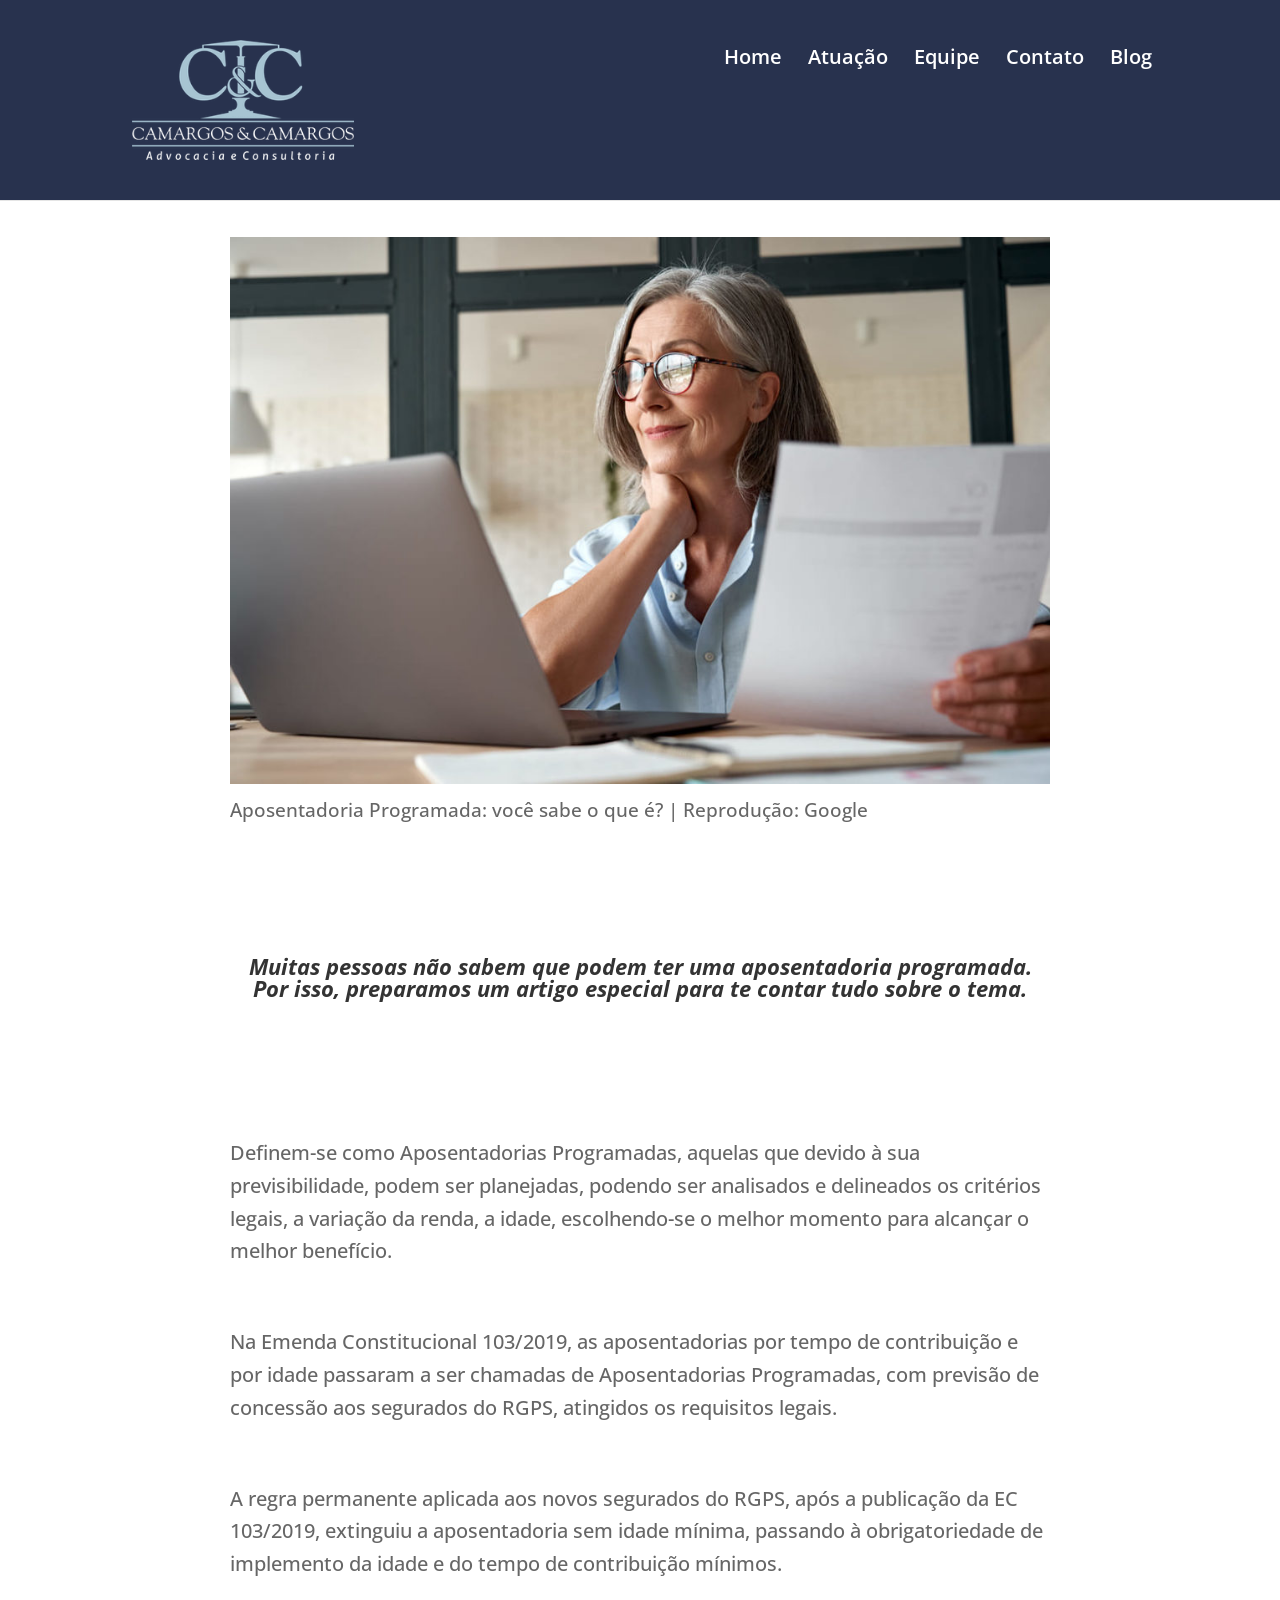
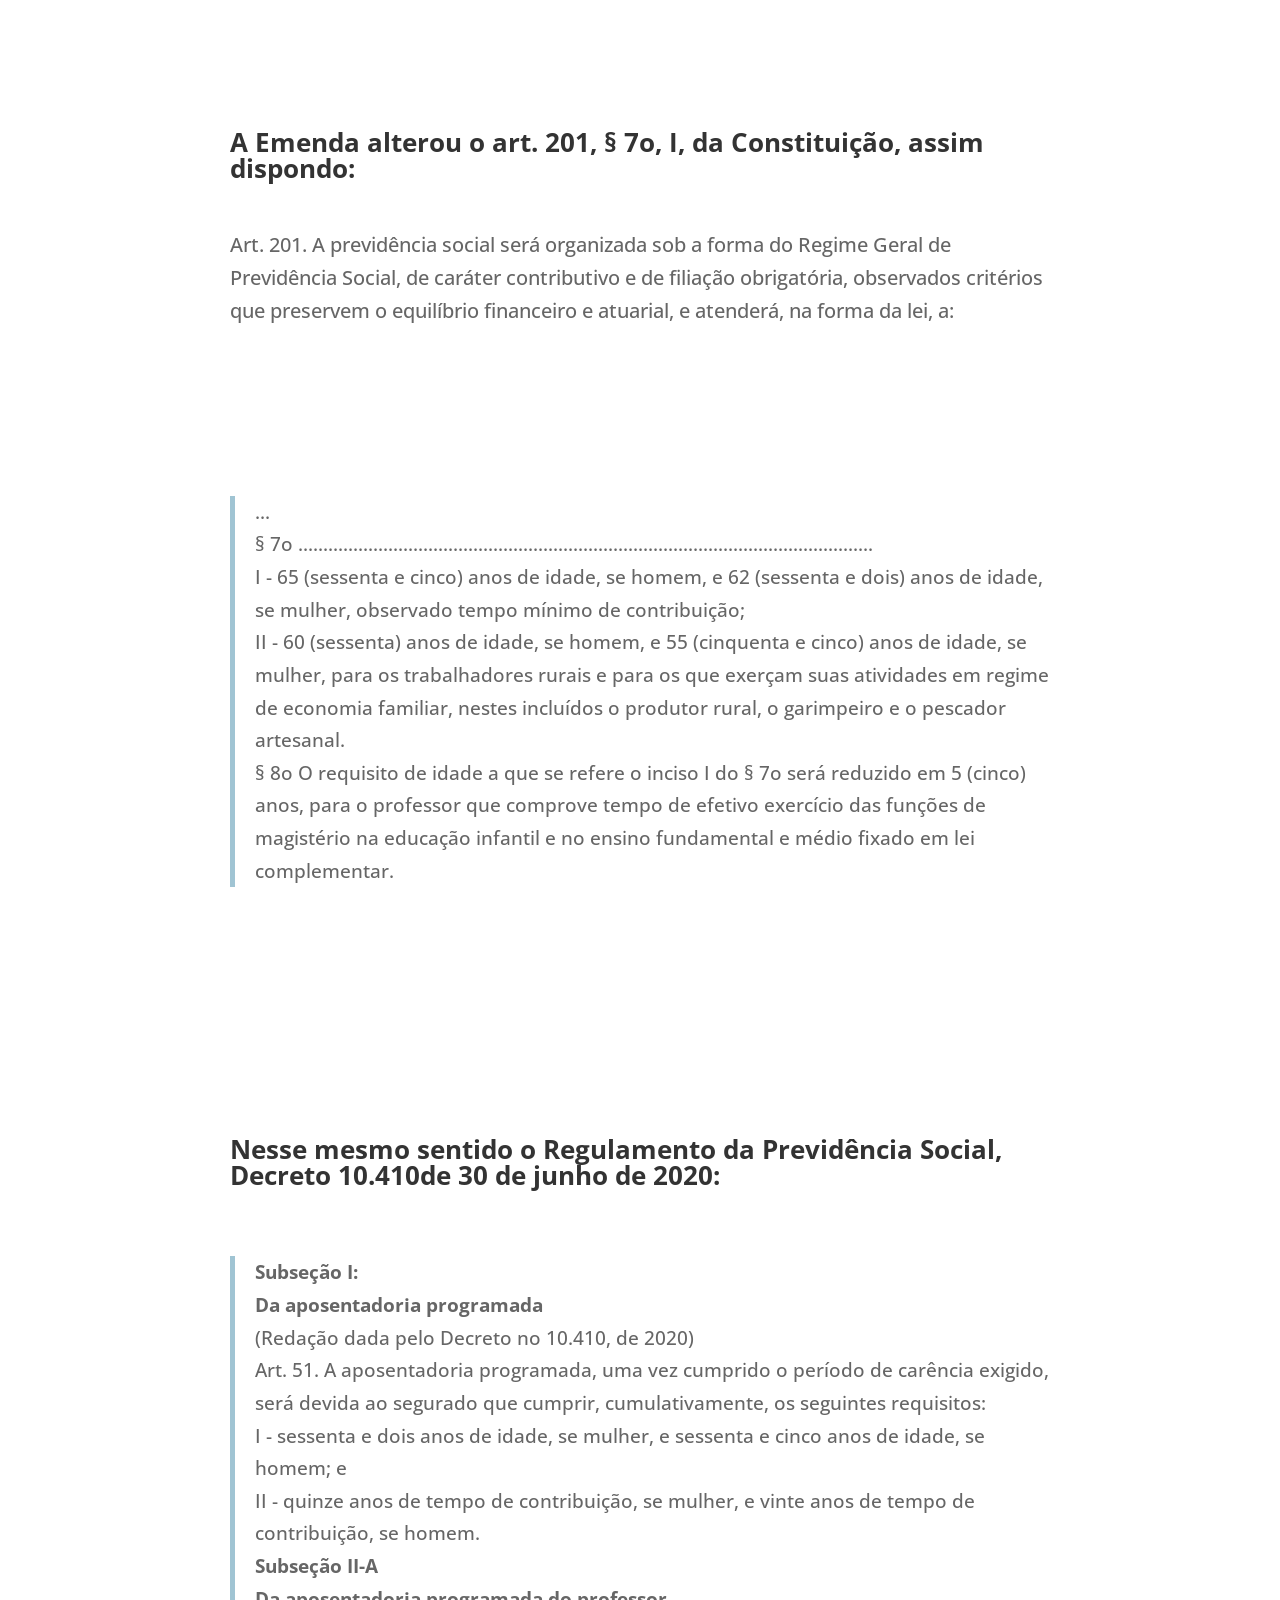
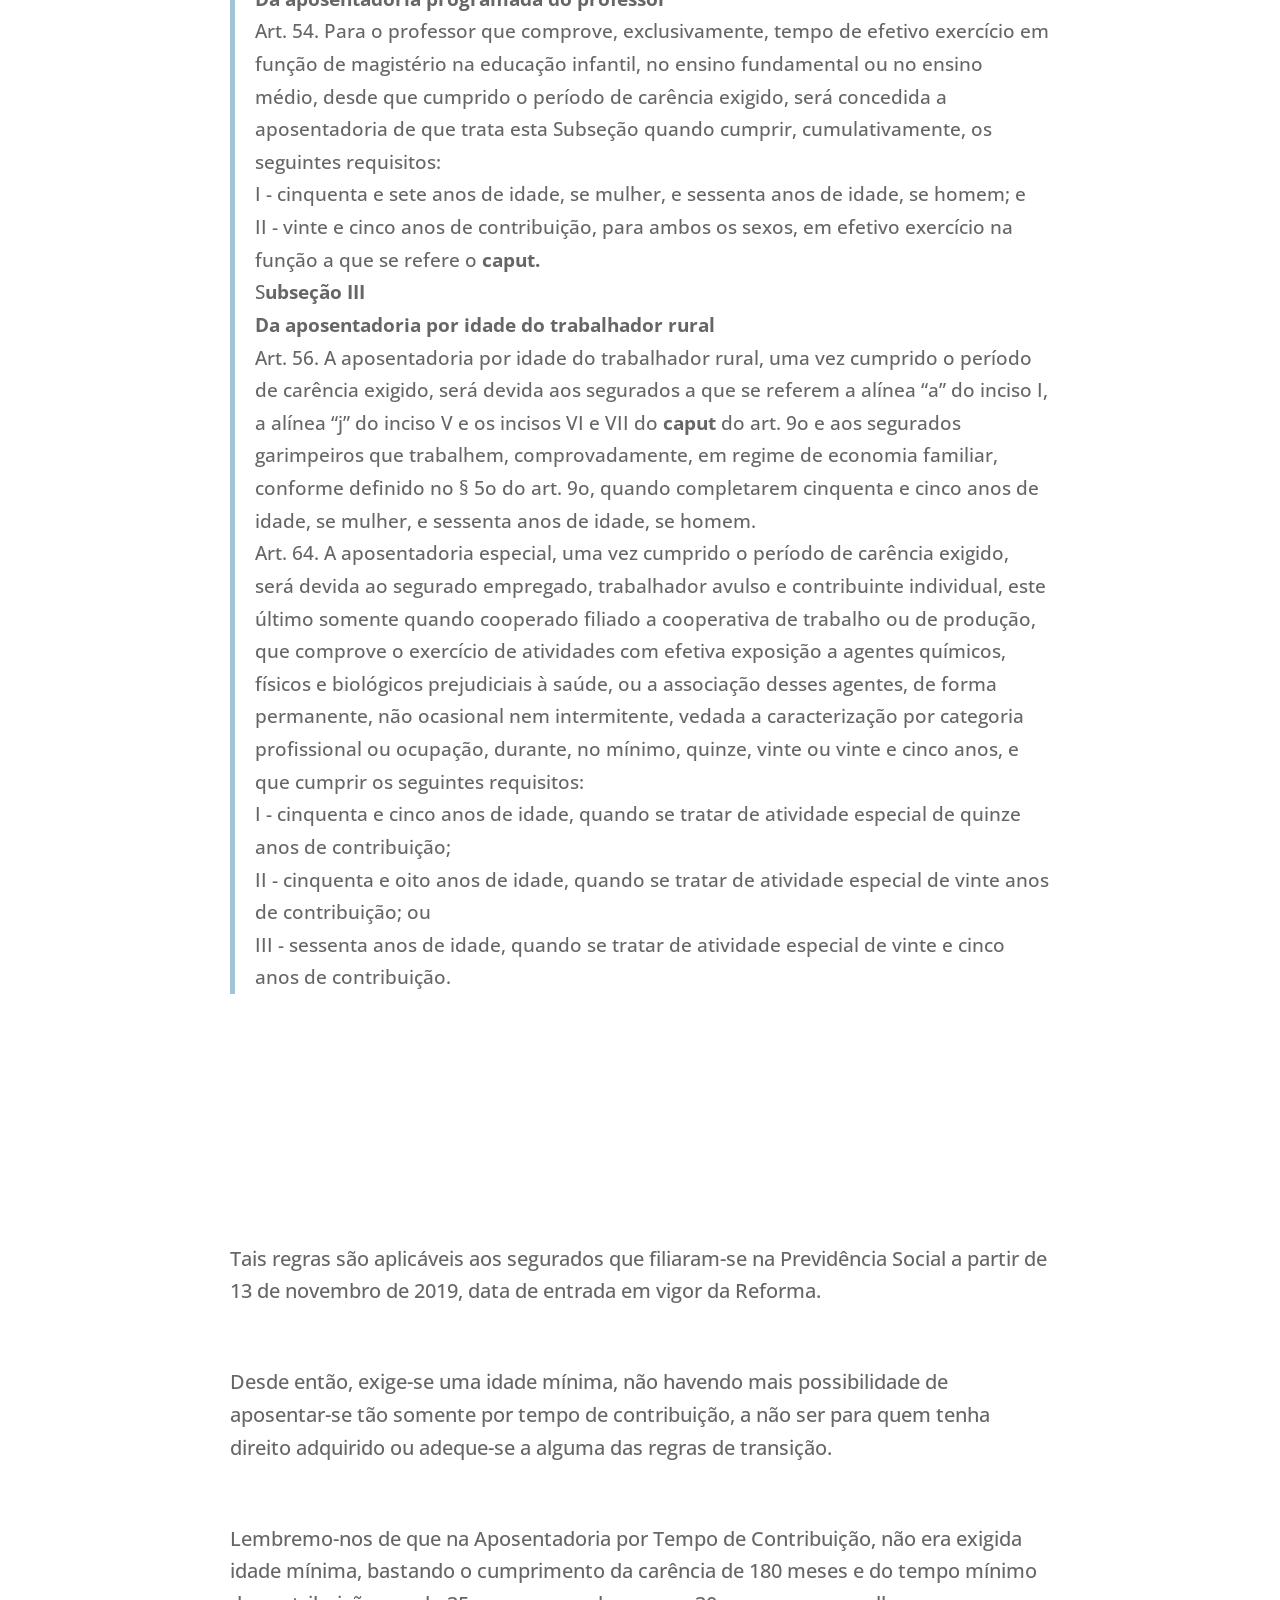
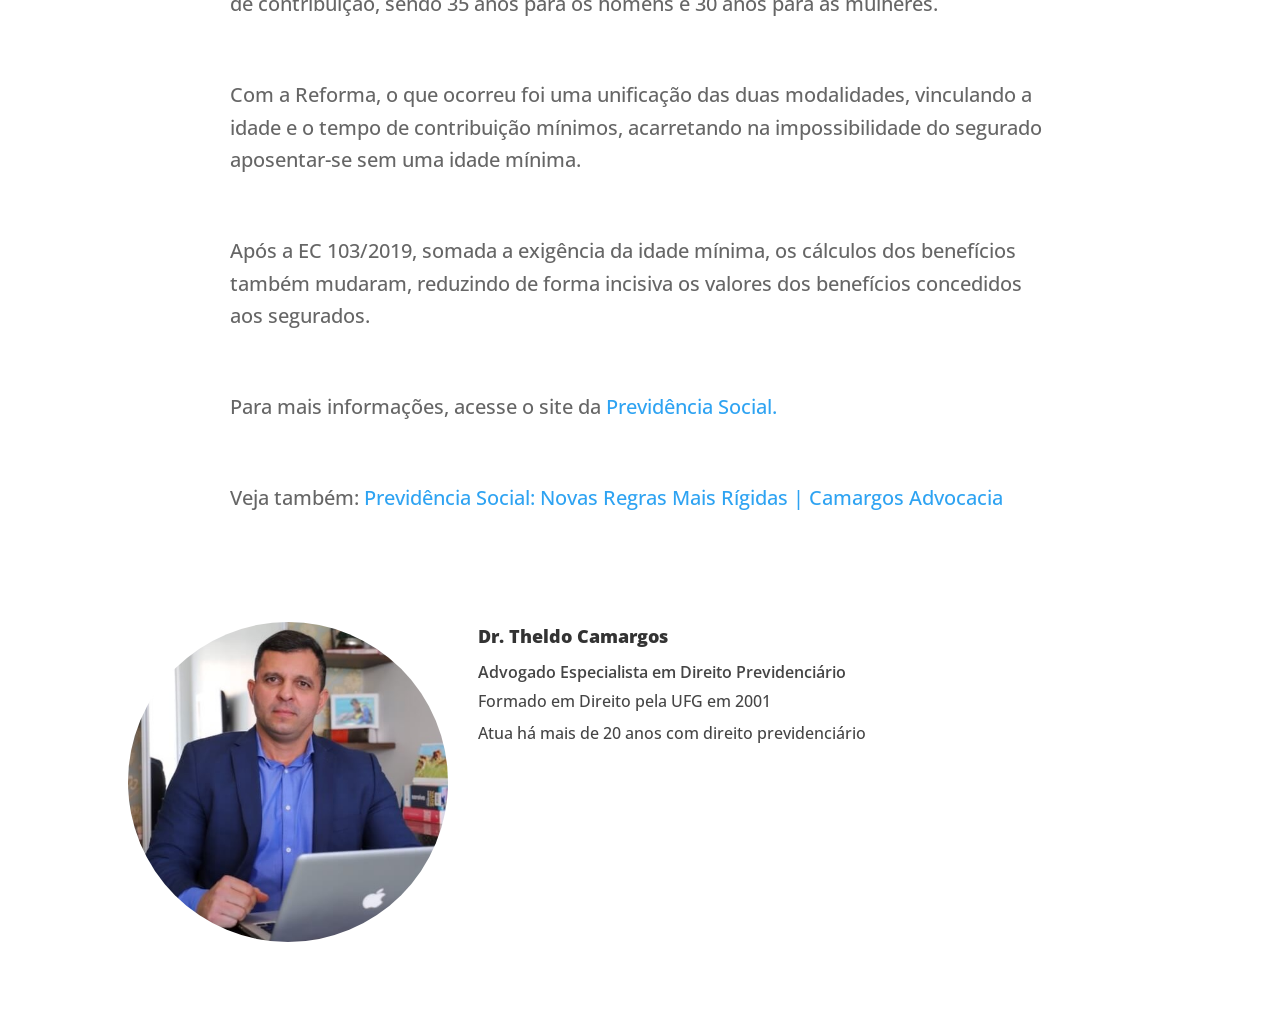
==== commit 34d7b02b: "Retira o item de WhatsApp do menu Por decisao do cliente, o icone de WhatsApp ao lado de "Blog" sai " ====
--- a/aposentadoria-programada/index.html
+++ b/aposentadoria-programada/index.html
@@ -50,7 +50,6 @@
 <li class="menu-item menu-item-type-custom menu-item-object-custom menu-item-home"><a href="../#equipe">Equipe</a></li>
 <li class="menu-item menu-item-type-custom menu-item-object-custom menu-item-home"><a href="../#contato">Contato</a></li>
 <li class="menu-item menu-item-type-post_type menu-item-object-page"><a href="../blog/">Blog</a></li>
-<li class="menu-item menu-item-whatsapp"><a href="https://wa.me/5562996398302" target="_blank" rel="noopener noreferrer" aria-label="Fale conosco pelo WhatsApp"><svg class="menu-whatsapp-icon" viewBox="0 0 24 24" width="20" height="20" aria-hidden="true" focusable="false"><path fill="currentColor" d="M17.472 14.382c-.297-.149-1.758-.867-2.03-.967-.273-.099-.471-.148-.67.15-.197.297-.767.966-.94 1.164-.174.199-.347.223-.644.075-.297-.15-1.255-.463-2.39-1.475-.883-.788-1.48-1.761-1.653-2.059-.173-.297-.018-.458.13-.606.134-.133.298-.347.446-.52.149-.174.198-.298.298-.497.099-.198.05-.371-.025-.52-.075-.149-.669-1.612-.916-2.207-.242-.579-.487-.5-.669-.51a12.8 12.8 0 0 0-.57-.01c-.198 0-.52.074-.792.372-.272.297-1.04 1.016-1.04 2.479 0 1.462 1.065 2.875 1.213 3.074.149.198 2.096 3.2 5.077 4.487.709.306 1.262.489 1.694.625.712.227 1.36.195 1.871.118.571-.085 1.758-.719 2.006-1.413.248-.694.248-1.289.173-1.413-.074-.124-.272-.198-.57-.347m-5.421 7.403h-.004a9.87 9.87 0 0 1-5.031-1.378l-.361-.214-3.741.982.998-3.648-.235-.374a9.86 9.86 0 0 1-1.51-5.26c.001-5.45 4.436-9.884 9.888-9.884a9.82 9.82 0 0 1 6.988 2.896 9.82 9.82 0 0 1 2.892 6.994c-.003 5.45-4.437 9.885-9.885 9.885M20.52 3.449C18.24 1.245 15.24 0 12.045 0 5.463 0 .104 5.359.101 11.943c0 2.096.548 4.142 1.588 5.945L0 24l6.305-1.654a11.9 11.9 0 0 0 5.734 1.46h.005c6.585 0 11.946-5.359 11.949-11.945a11.9 11.9 0 0 0-3.473-8.413"/></svg></a></li>
 </ul>						</nav>
 					
 					
--- a/assets/css/extras.css
+++ b/assets/css/extras.css
@@ -1,14 +1,11 @@
-/* O item de WhatsApp do menu era um <a> vazio seguido de outro com um icone
-   Font Awesome que nenhuma pagina carregava: dois links invisiveis, empilhados,
-   que sozinhos esticavam o cabecalho em 80px. Agora e um link so, com SVG
-   proprio. A caixa de 100px reproduz a altura antiga, para o cabecalho e o
-   logotipo ficarem do tamanho de sempre, e o icone e posicionado no rodape
-   dessa caixa para alinhar com o texto dos outros itens. */
-#top-menu li.menu-item-whatsapp{position:relative}
-#top-menu li.menu-item-whatsapp>a{display:block;width:20px;height:100px;
-  padding-bottom:50px;box-sizing:border-box;line-height:0}
-#top-menu li.menu-item-whatsapp>a>svg{position:absolute;left:0;bottom:0}
-#mobile_menu li.menu-item-whatsapp>a{display:block;line-height:0;padding:10px 5%}
-#mobile_menu li.menu-item-whatsapp>a>svg{display:block}
+/* O item de WhatsApp do menu saiu por decisao do cliente. Na captura eram
+   dois <a> vazios empilhados, cada um com padding-bottom:50px, e era essa caixa
+   de 100px que dava 150px ao #top-menu, 200px ao cabecalho e 120px ao logotipo.
+   Sem o item, o menu cai para 64px e o cabecalho encolhe para 114px, mudando o
+   visual das nove paginas. O min-height devolve a altura de sempre, agora de
+   forma declarada em vez de acidental. */
+#top-menu{min-height:150px}
 #footer-info a{color:inherit}
+/* selo de WhatsApp ao lado de dois telefones do rodape, no lugar de um icone
+   Font Awesome que nenhuma pagina carregava */
 .whatsapp-mark{display:inline-block;vertical-align:-2px}
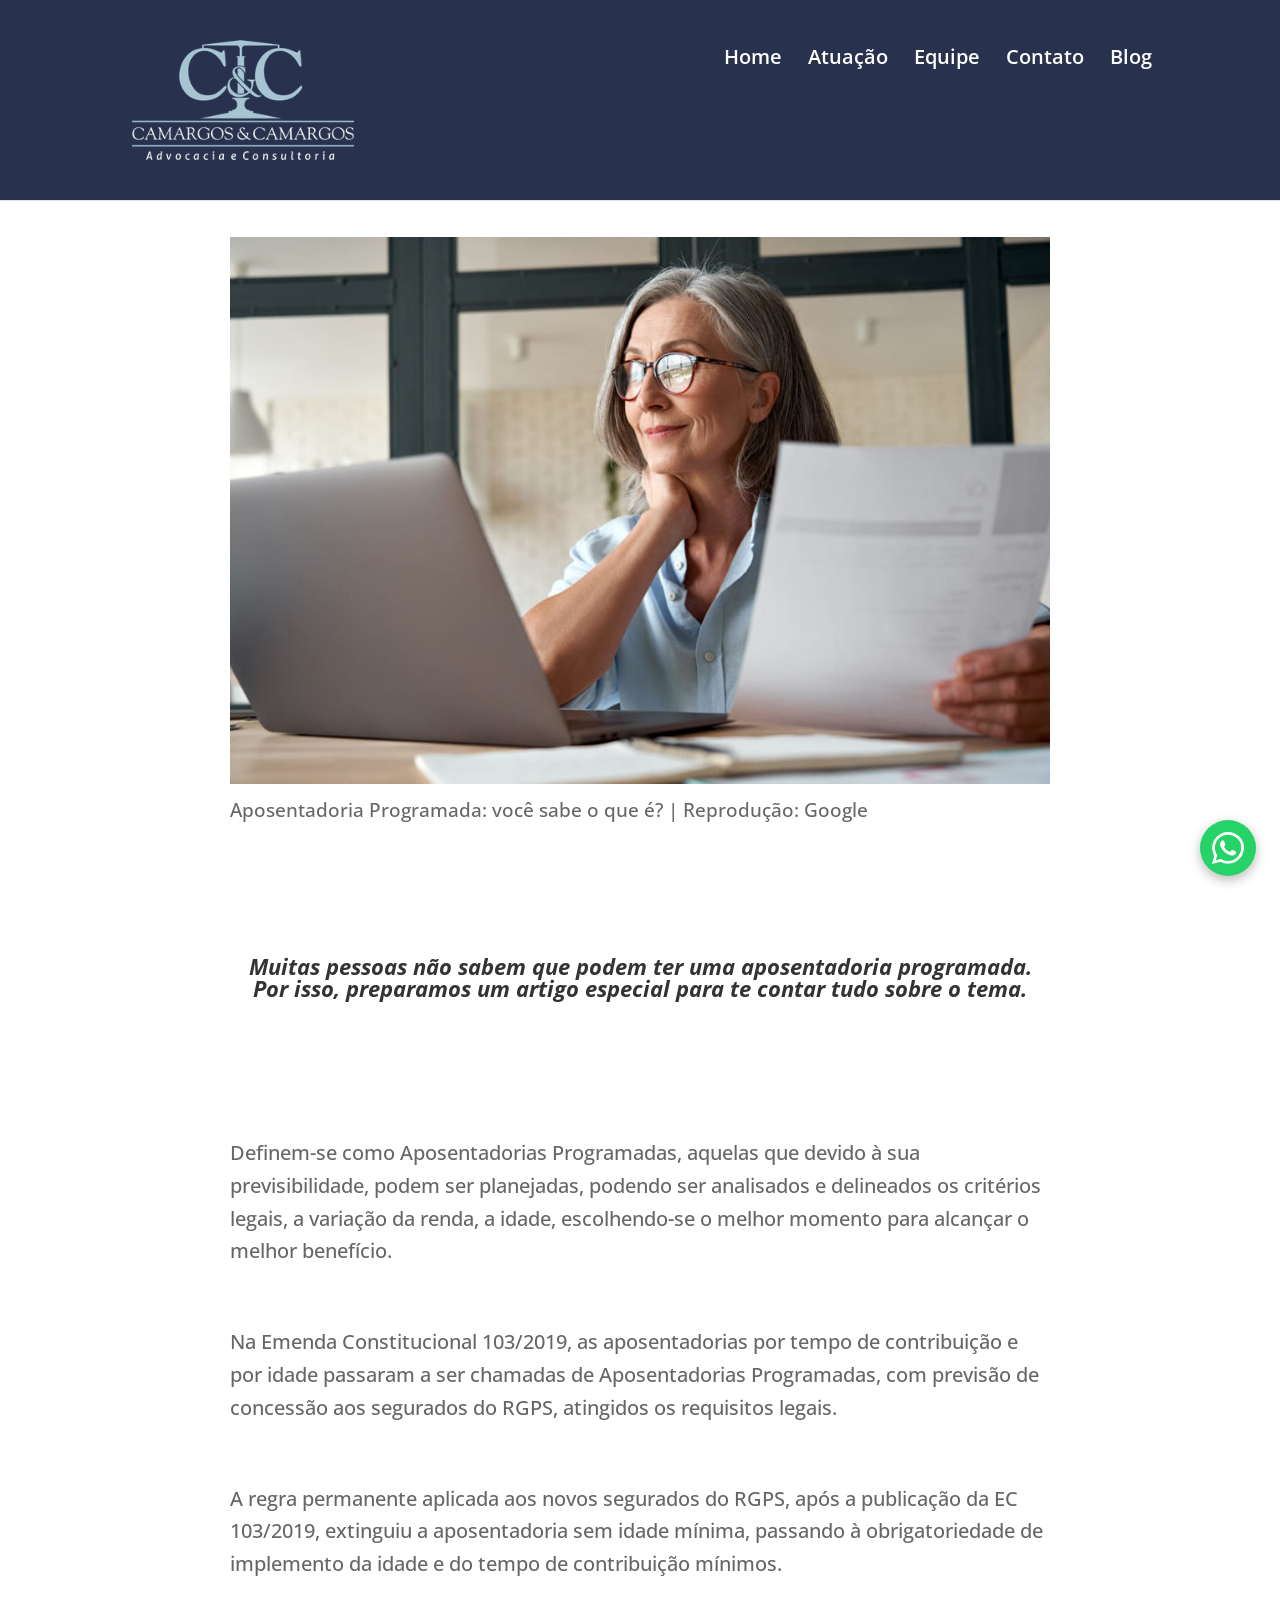
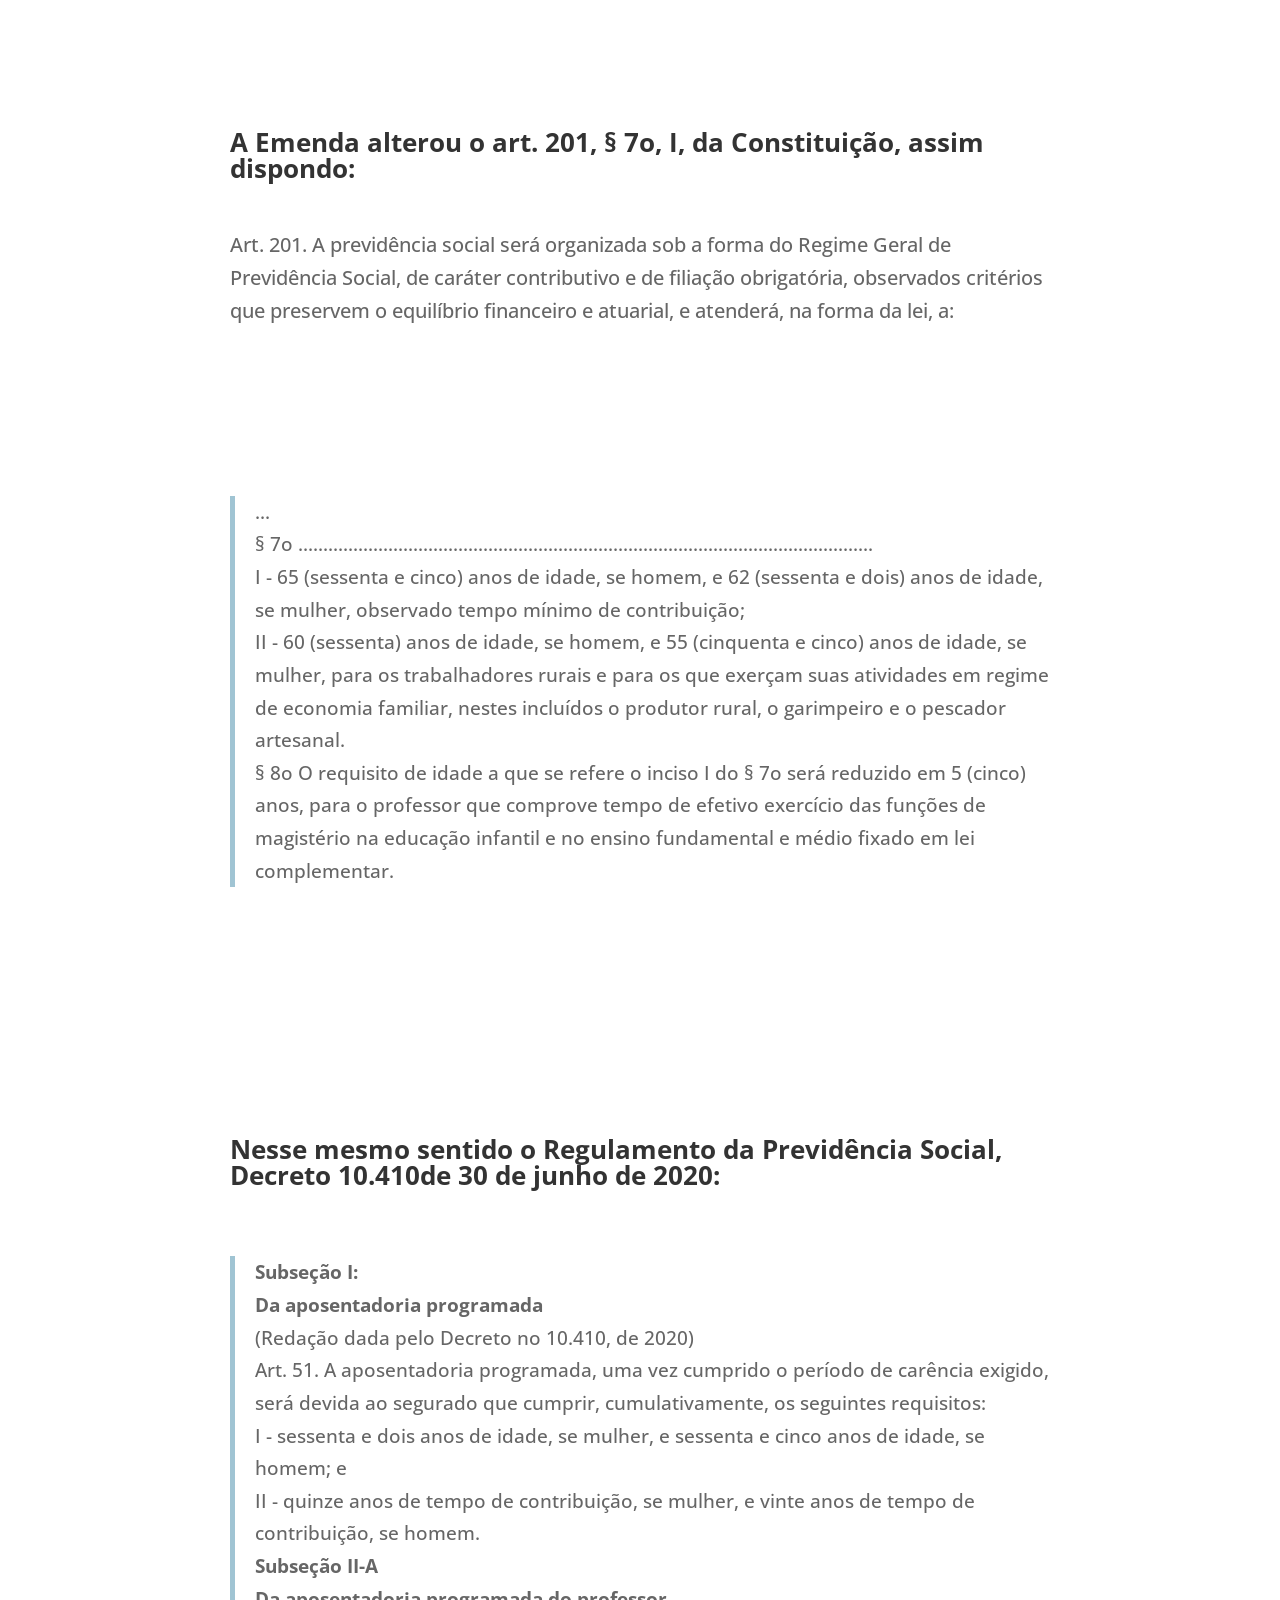
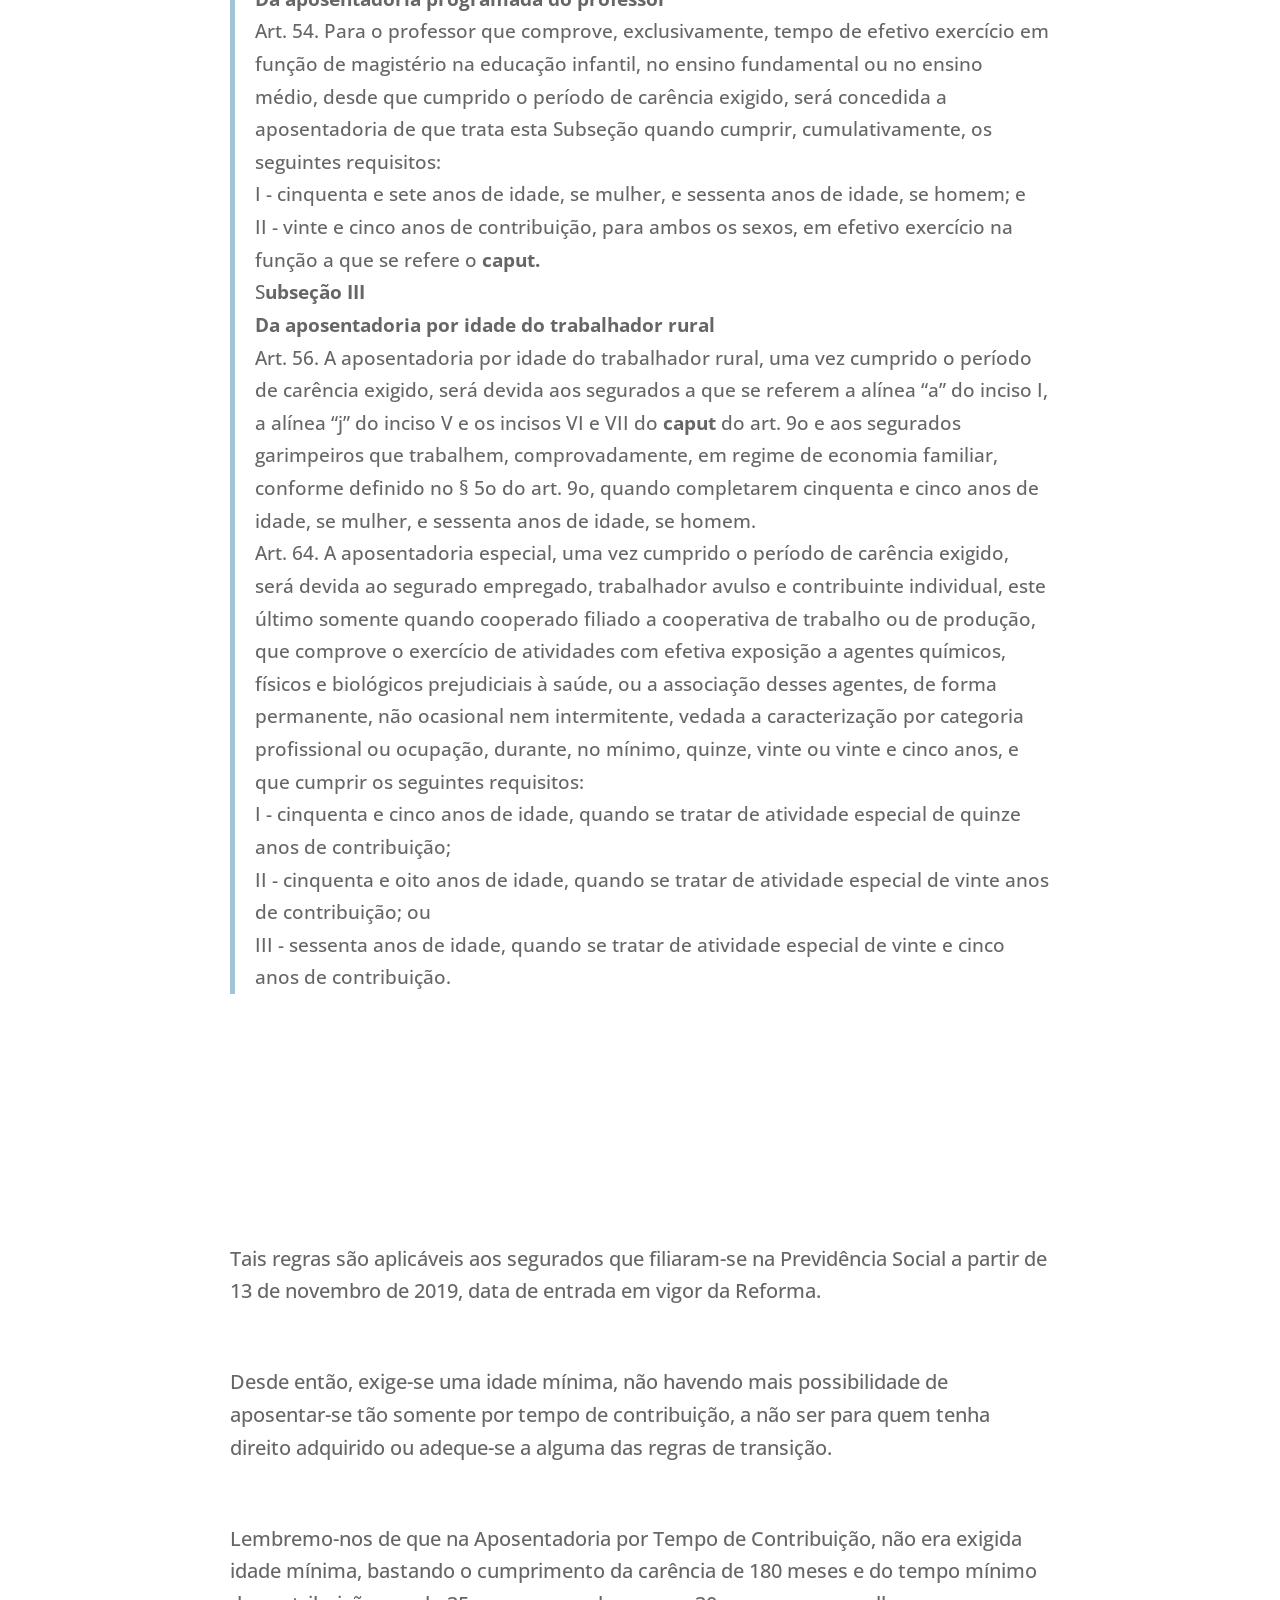
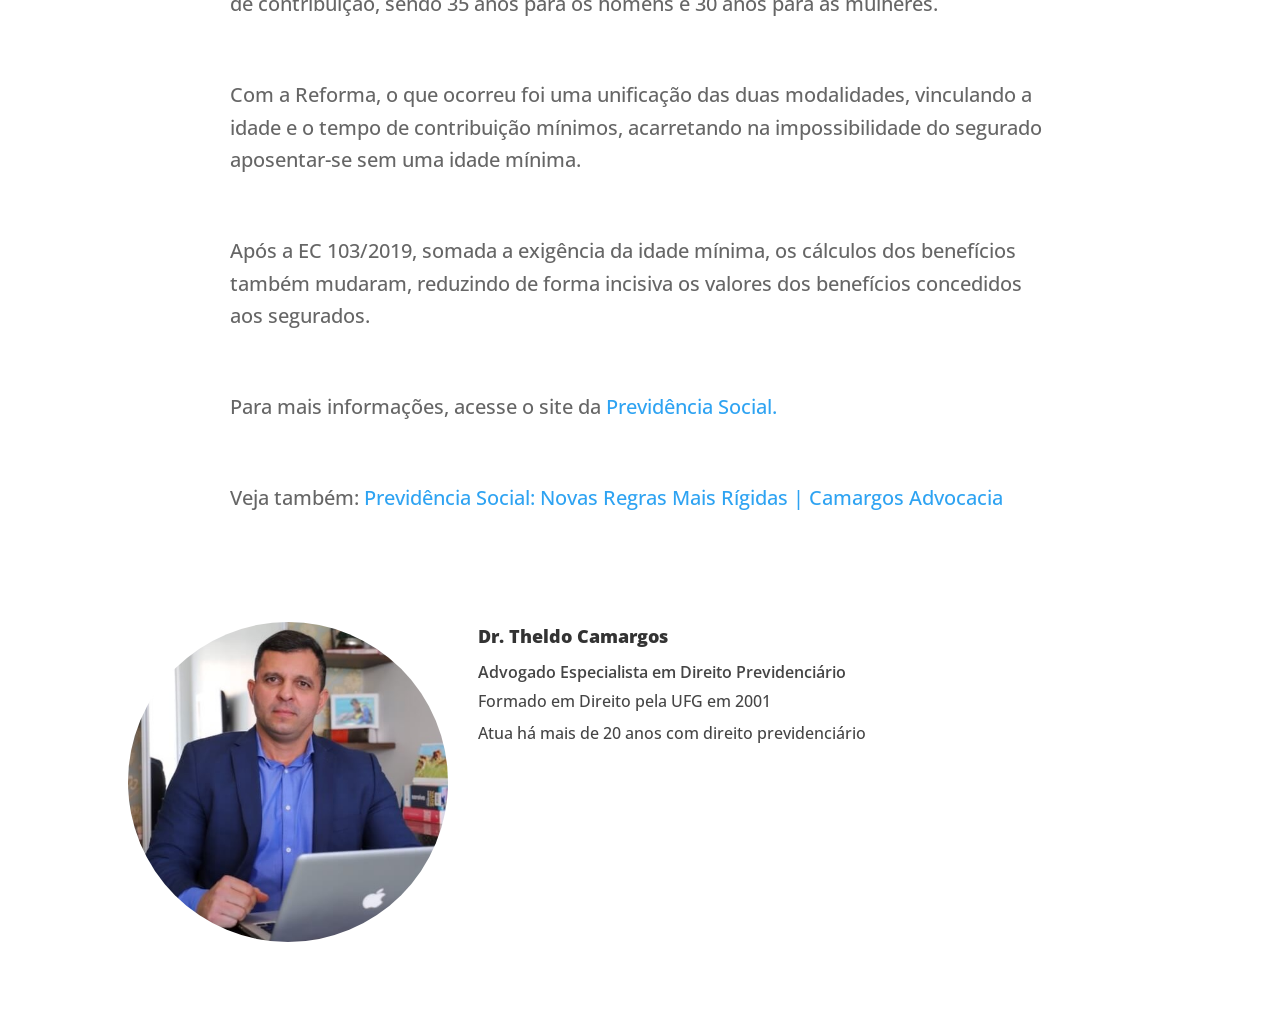
==== commit ccb1eff2: "Acrescenta botao flutuante de WhatsApp Devolve ao site um contato clicavel, que tinha sumido junto c" ====
--- a/aposentadoria-programada/index.html
+++ b/aposentadoria-programada/index.html
@@ -230,5 +230,7 @@
 
 </script>
 <script src="../assets/js/multi-view.js"></script>
-<style>.et_pb_section_0_tb_body.et_pb_section{padding-bottom:0px}.et_pb_row_0_tb_body.et_pb_row{padding-bottom:0px!important}.et_pb_column_0_tb_body,.et_pb_column_0,.et_pb_column_1_tb_body{--et-pb-icon-self-align:center}.et_pb_post_content_0_tb_body{font-size:1.2rem;line-height:1.8em}.et_pb_team_member_0_tb_body{flex-direction:row;--flex-direction:row}.et_pb_team_member_0_tb_body .et_pb_module_header,.et_pb_team_member_0_tb_body .et_pb_member_position,.et_pb_team_member_0_tb_body .et_pb_team_member_description p,.et_pb_text_0{text-align:start}.et_pb_team_member_0_tb_body .et_pb_team_member_description{flex:1}.et_pb_team_member_0_tb_body .et_pb_team_member_image{flex:0 1 auto;width:auto;overflow:hidden}.et_pb_team_member_0_tb_body.et_pb_team_member .et_pb_team_member_image{border-top-left-radius:100%;border-top-right-radius:100%;border-bottom-right-radius:100%;border-bottom-left-radius:100%}.et_pb_team_member_0_tb_body.et_pb_team_member h4,.et_pb_team_member_0_tb_body.et_pb_team_member h1.et_pb_module_header,.et_pb_team_member_0_tb_body.et_pb_team_member h2.et_pb_module_header,.et_pb_team_member_0_tb_body.et_pb_team_member h3.et_pb_module_header,.et_pb_team_member_0_tb_body.et_pb_team_member h5.et_pb_module_header,.et_pb_team_member_0_tb_body.et_pb_team_member h6.et_pb_module_header{font-weight:800;line-height:1.6em}.et_pb_team_member_0_tb_body.et_pb_team_member .et_pb_member_position{font-weight:600;color:#454545;font-size:1rem}.et_pb_team_member_0_tb_body.et_pb_team_member .et_pb_team_member_description_content{color:#454545;font-size:1rem;line-height:2em}.et_pb_section_1_tb_body.et_pb_section{padding-top:0px}</style></body>
+<style>.et_pb_section_0_tb_body.et_pb_section{padding-bottom:0px}.et_pb_row_0_tb_body.et_pb_row{padding-bottom:0px!important}.et_pb_column_0_tb_body,.et_pb_column_0,.et_pb_column_1_tb_body{--et-pb-icon-self-align:center}.et_pb_post_content_0_tb_body{font-size:1.2rem;line-height:1.8em}.et_pb_team_member_0_tb_body{flex-direction:row;--flex-direction:row}.et_pb_team_member_0_tb_body .et_pb_module_header,.et_pb_team_member_0_tb_body .et_pb_member_position,.et_pb_team_member_0_tb_body .et_pb_team_member_description p,.et_pb_text_0{text-align:start}.et_pb_team_member_0_tb_body .et_pb_team_member_description{flex:1}.et_pb_team_member_0_tb_body .et_pb_team_member_image{flex:0 1 auto;width:auto;overflow:hidden}.et_pb_team_member_0_tb_body.et_pb_team_member .et_pb_team_member_image{border-top-left-radius:100%;border-top-right-radius:100%;border-bottom-right-radius:100%;border-bottom-left-radius:100%}.et_pb_team_member_0_tb_body.et_pb_team_member h4,.et_pb_team_member_0_tb_body.et_pb_team_member h1.et_pb_module_header,.et_pb_team_member_0_tb_body.et_pb_team_member h2.et_pb_module_header,.et_pb_team_member_0_tb_body.et_pb_team_member h3.et_pb_module_header,.et_pb_team_member_0_tb_body.et_pb_team_member h5.et_pb_module_header,.et_pb_team_member_0_tb_body.et_pb_team_member h6.et_pb_module_header{font-weight:800;line-height:1.6em}.et_pb_team_member_0_tb_body.et_pb_team_member .et_pb_member_position{font-weight:600;color:#454545;font-size:1rem}.et_pb_team_member_0_tb_body.et_pb_team_member .et_pb_team_member_description_content{color:#454545;font-size:1rem;line-height:2em}.et_pb_section_1_tb_body.et_pb_section{padding-top:0px}</style>
+<a class="whatsapp-float" href="https://wa.me/5562996398302" target="_blank" rel="noopener noreferrer" aria-label="Fale conosco pelo WhatsApp" title="Fale conosco pelo WhatsApp"><svg class="whatsapp-float-icon" viewBox="0 0 24 24" width="32" height="32" aria-hidden="true" focusable="false"><path fill="currentColor" d="M17.472 14.382c-.297-.149-1.758-.867-2.03-.967-.273-.099-.471-.148-.67.15-.197.297-.767.966-.94 1.164-.174.199-.347.223-.644.075-.297-.15-1.255-.463-2.39-1.475-.883-.788-1.48-1.761-1.653-2.059-.173-.297-.018-.458.13-.606.134-.133.298-.347.446-.52.149-.174.198-.298.298-.497.099-.198.05-.371-.025-.52-.075-.149-.669-1.612-.916-2.207-.242-.579-.487-.5-.669-.51a12.8 12.8 0 0 0-.57-.01c-.198 0-.52.074-.792.372-.272.297-1.04 1.016-1.04 2.479 0 1.462 1.065 2.875 1.213 3.074.149.198 2.096 3.2 5.077 4.487.709.306 1.262.489 1.694.625.712.227 1.36.195 1.871.118.571-.085 1.758-.719 2.006-1.413.248-.694.248-1.289.173-1.413-.074-.124-.272-.198-.57-.347m-5.421 7.403h-.004a9.87 9.87 0 0 1-5.031-1.378l-.361-.214-3.741.982.998-3.648-.235-.374a9.86 9.86 0 0 1-1.51-5.26c.001-5.45 4.436-9.884 9.888-9.884a9.82 9.82 0 0 1 6.988 2.896 9.82 9.82 0 0 1 2.892 6.994c-.003 5.45-4.437 9.885-9.885 9.885M20.52 3.449C18.24 1.245 15.24 0 12.045 0 5.463 0 .104 5.359.101 11.943c0 2.096.548 4.142 1.588 5.945L0 24l6.305-1.654a11.9 11.9 0 0 0 5.734 1.46h.005c6.585 0 11.946-5.359 11.949-11.945a11.9 11.9 0 0 0-3.473-8.413"/></svg></a>
+</body>
 </html>
--- a/assets/css/extras.css
+++ b/assets/css/extras.css
@@ -5,6 +5,28 @@
    visual das nove paginas. O min-height devolve a altura de sempre, agora de
    forma declarada em vez de acidental. */
 #top-menu{min-height:150px}
+
+/* Botao flutuante de WhatsApp: o unico contato clicavel do site.
+   O "voltar ao topo" do Divi tambem e fixo a direita, em bottom:125px e
+   right:0, com cerca de 40px de lado. O flutuante fica embaixo dele, com 45px
+   de folga, e um z-index abaixo para nunca cobri-lo. */
+.whatsapp-float{position:fixed;right:24px;bottom:24px;z-index:99998;
+  display:flex;align-items:center;justify-content:center;
+  width:56px;height:56px;border-radius:50%;
+  background:#25d366;color:#fff;text-decoration:none;
+  box-shadow:0 4px 12px rgba(0,0,0,.28);
+  transition:transform .2s ease,box-shadow .2s ease}
+.whatsapp-float:hover,.whatsapp-float:focus-visible{
+  transform:scale(1.08);box-shadow:0 6px 18px rgba(0,0,0,.34);color:#fff}
+.whatsapp-float:focus-visible{outline:3px solid #fff;outline-offset:3px}
+.whatsapp-float>svg{display:block;width:32px;height:32px}
+@media (max-width:767px){
+  .whatsapp-float{right:16px;bottom:16px;width:52px;height:52px}
+  .whatsapp-float>svg{width:29px;height:29px}}
+@media (prefers-reduced-motion:reduce){
+  .whatsapp-float{transition:none}
+  .whatsapp-float:hover,.whatsapp-float:focus-visible{transform:none}}
+
 #footer-info a{color:inherit}
 /* selo de WhatsApp ao lado de dois telefones do rodape, no lugar de um icone
    Font Awesome que nenhuma pagina carregava */
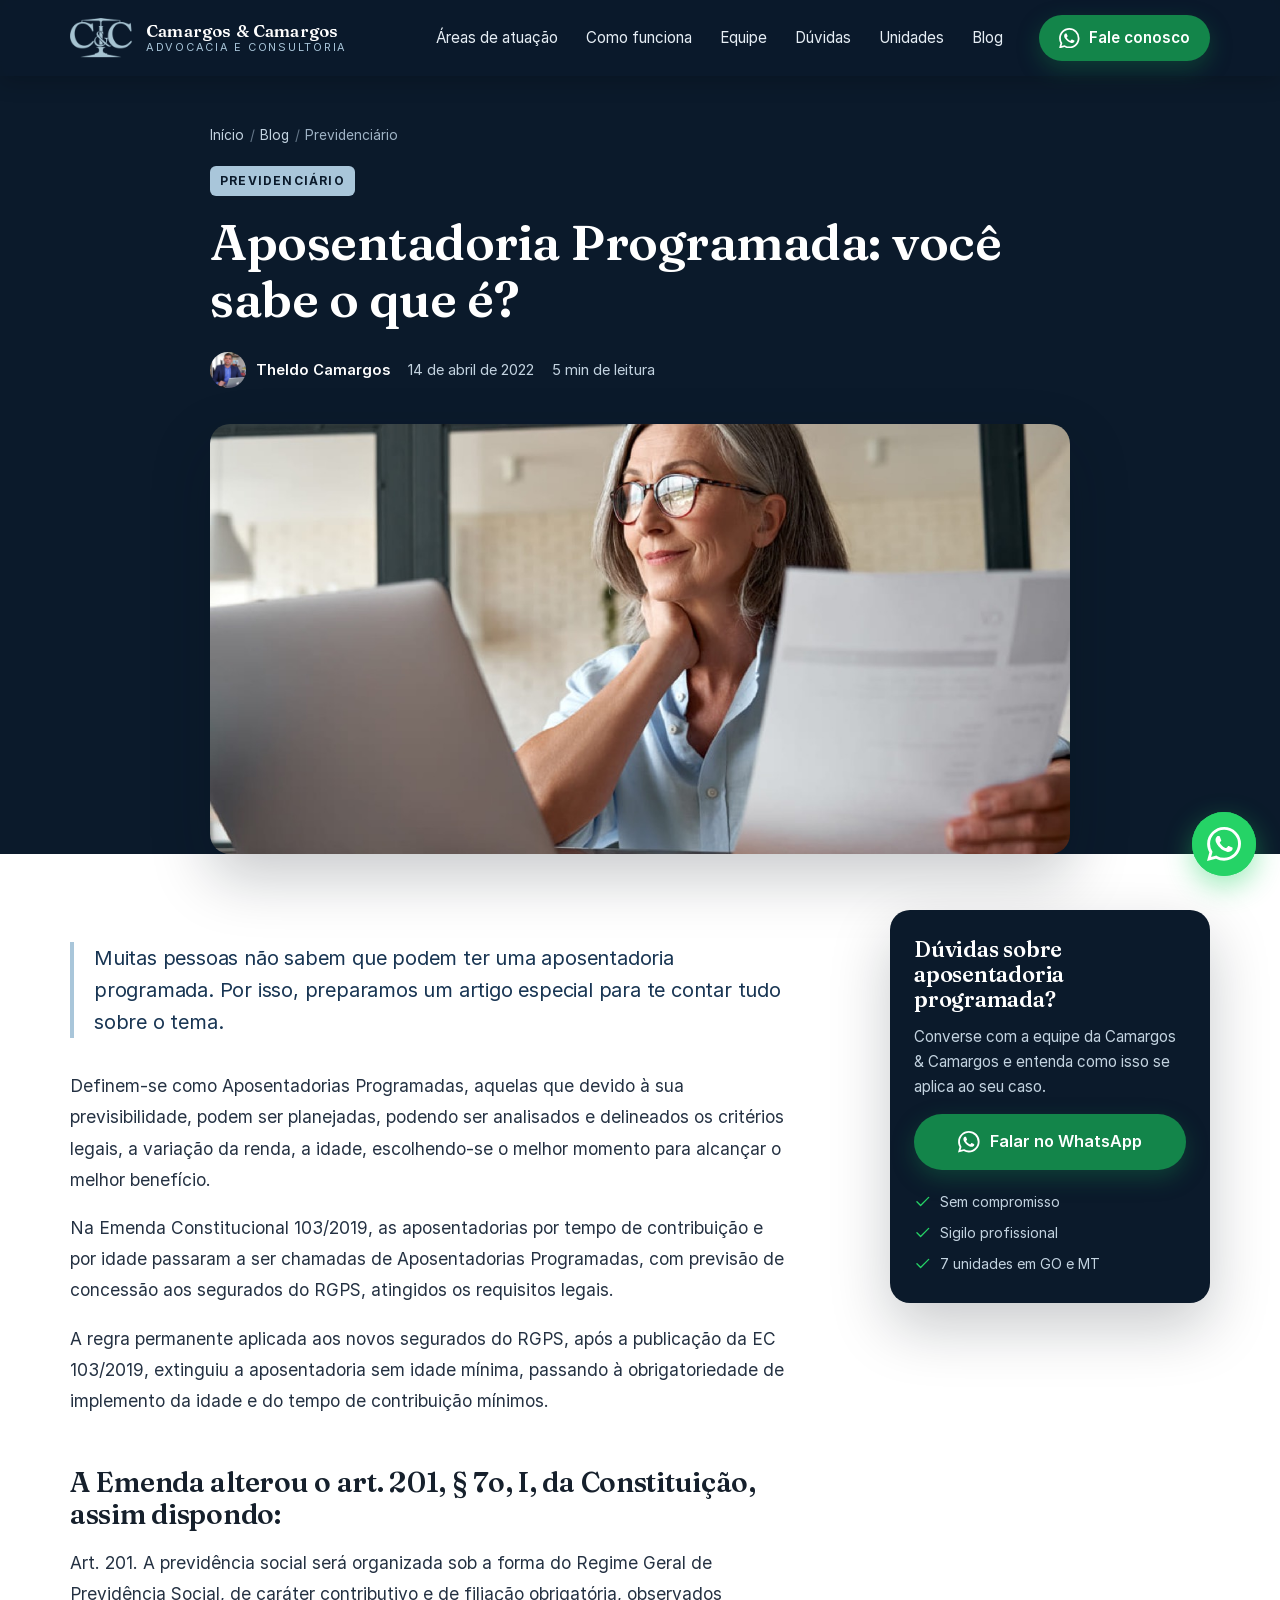
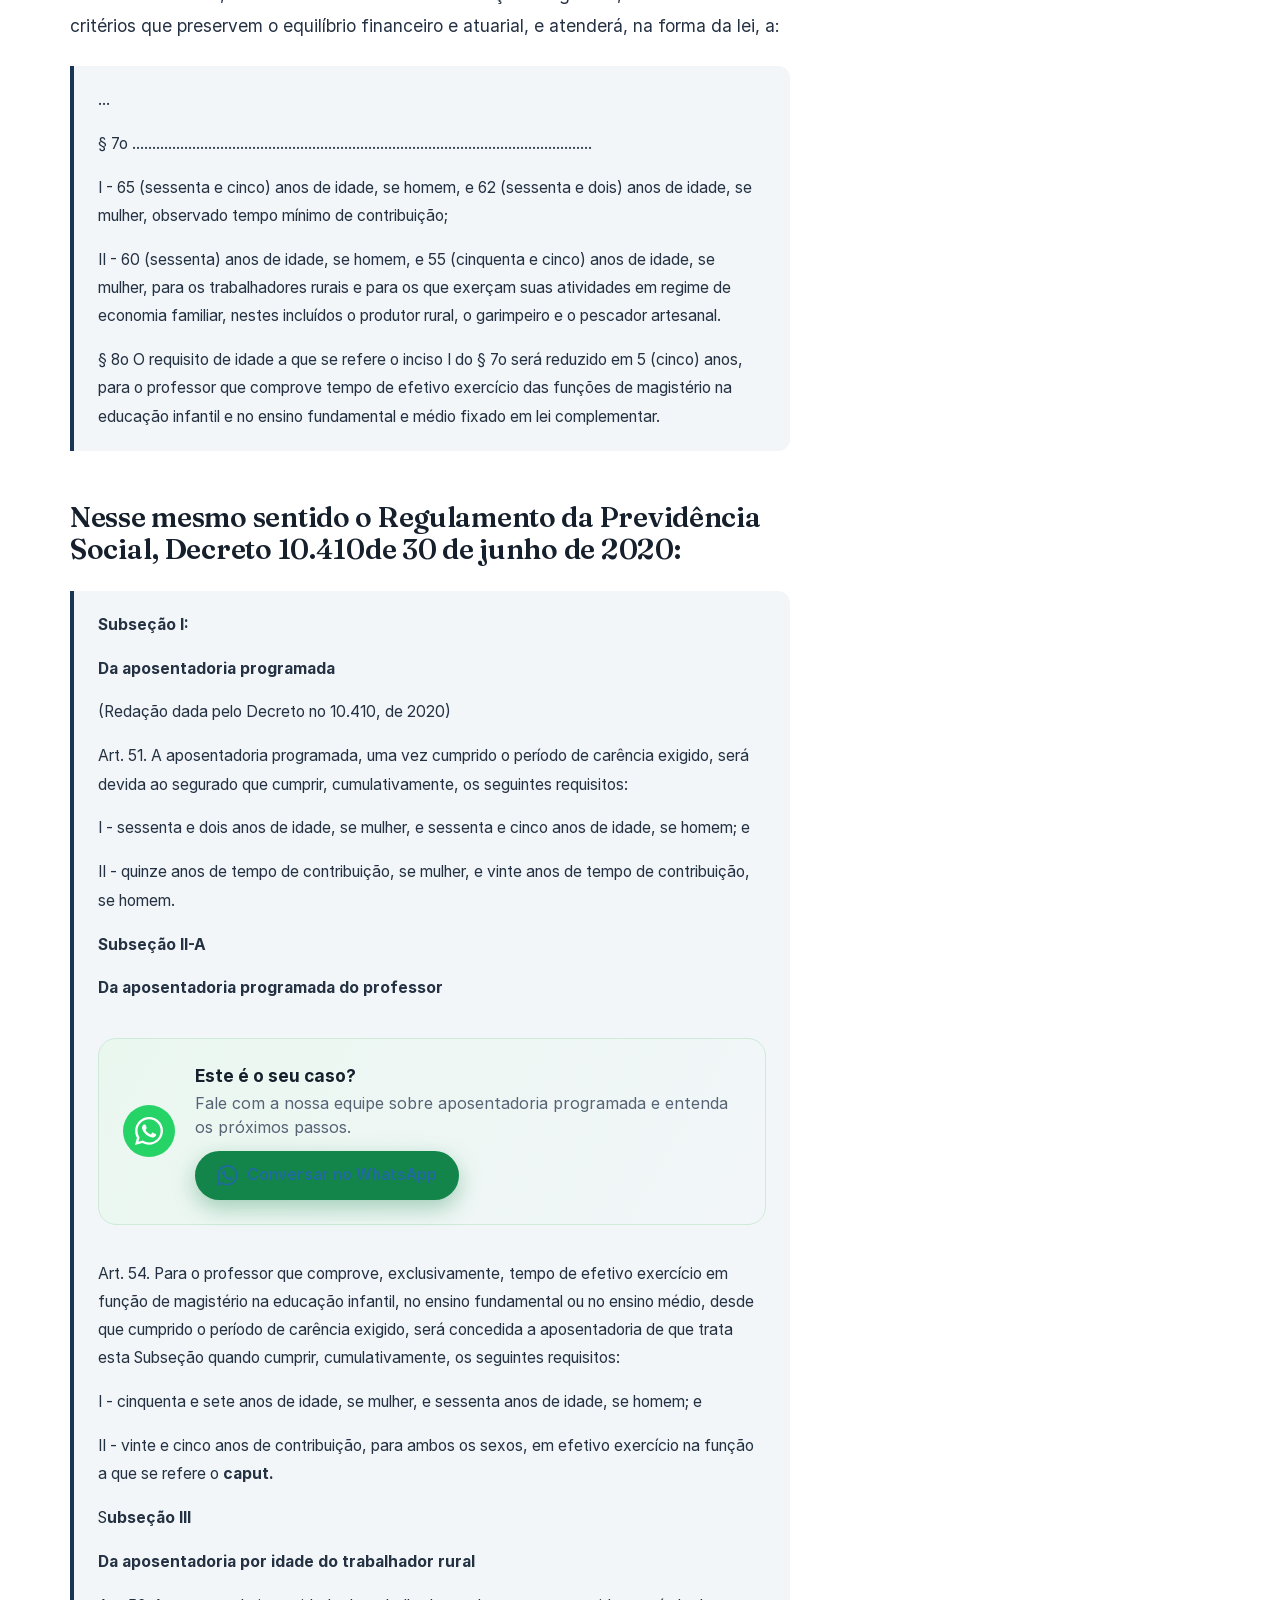
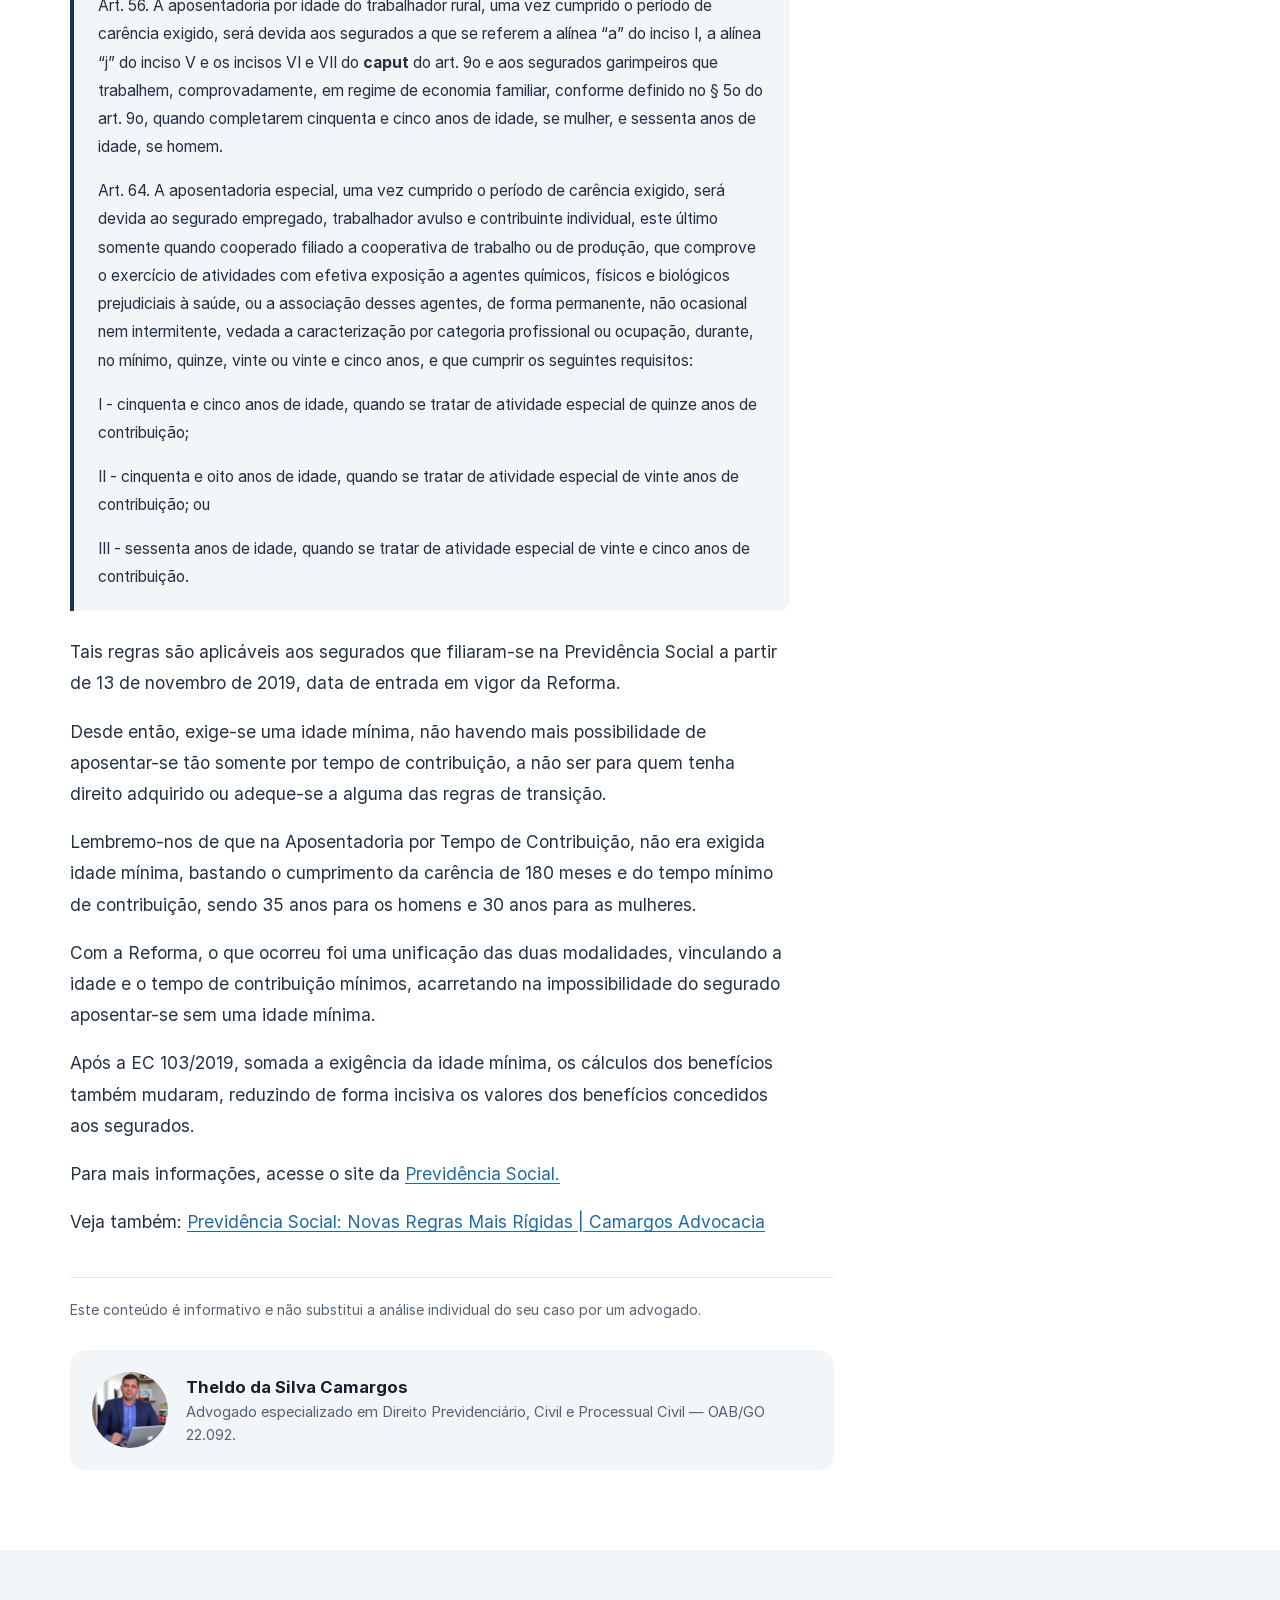
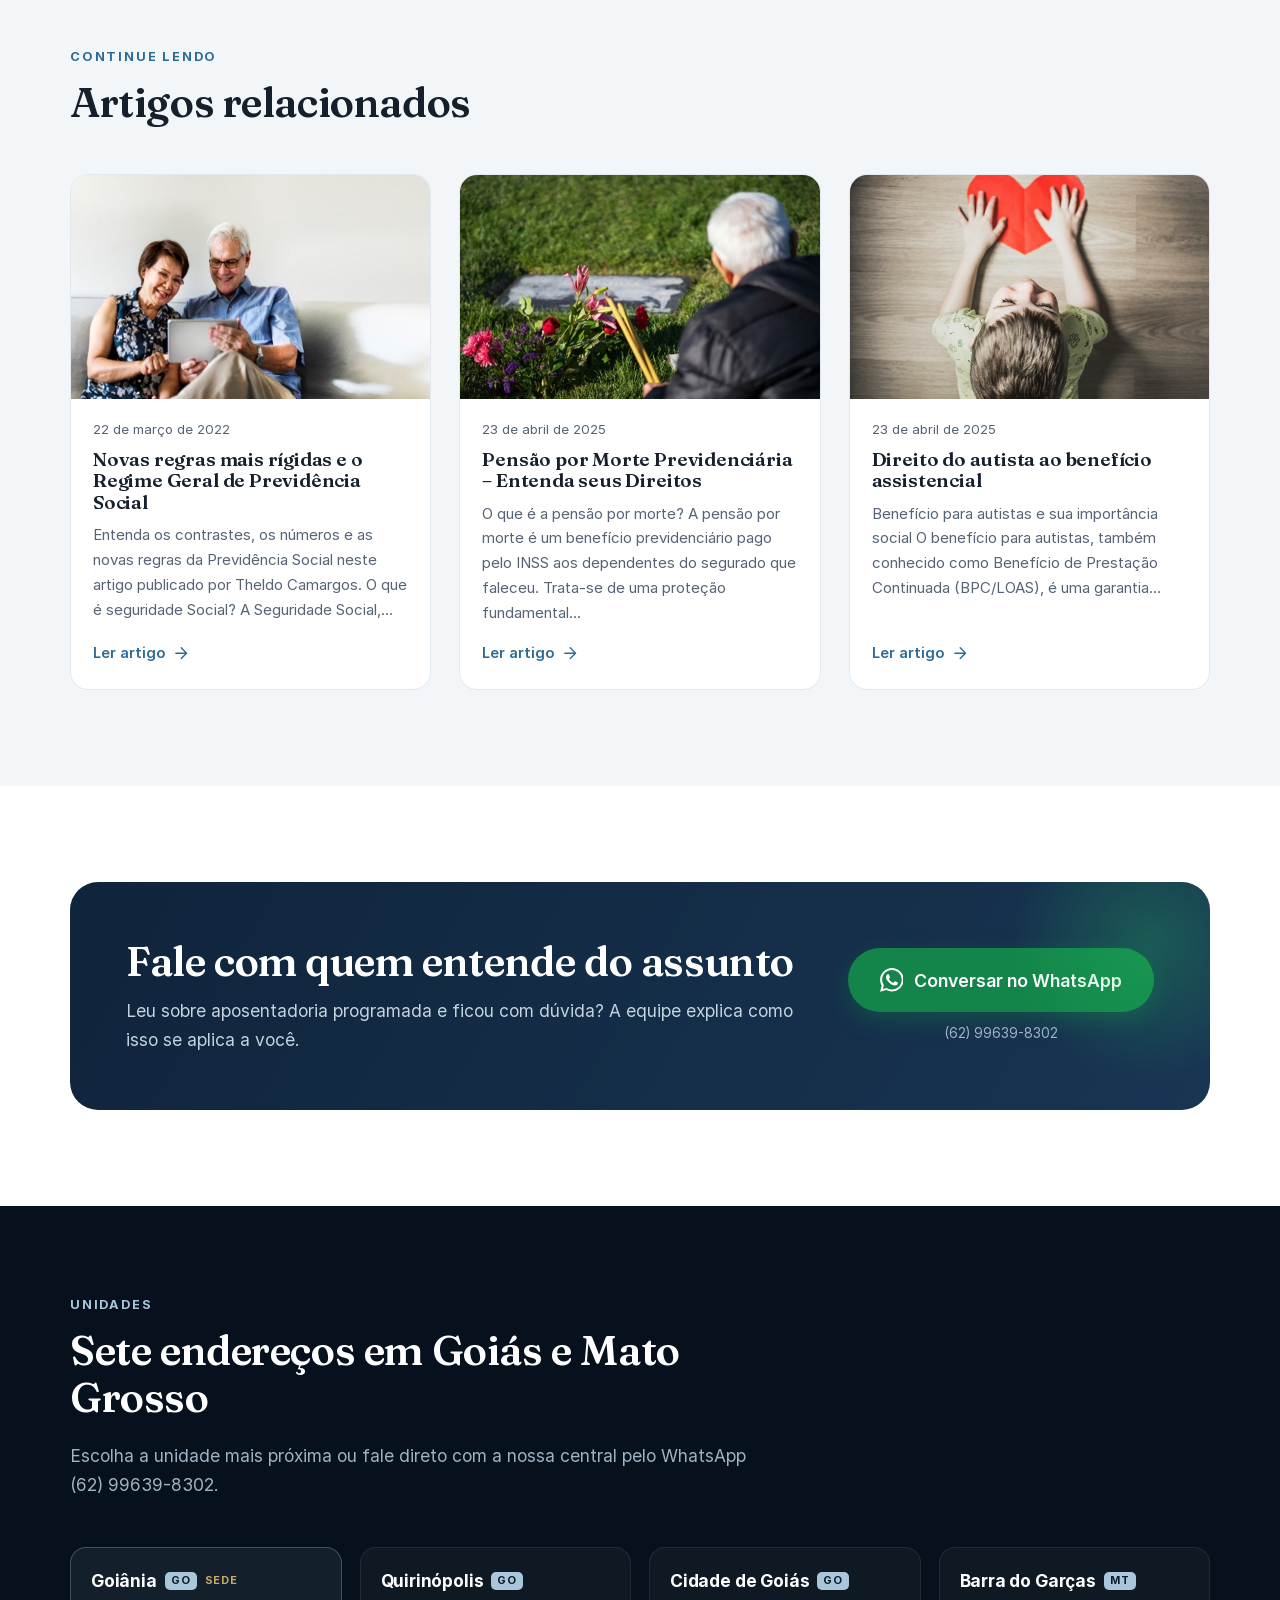
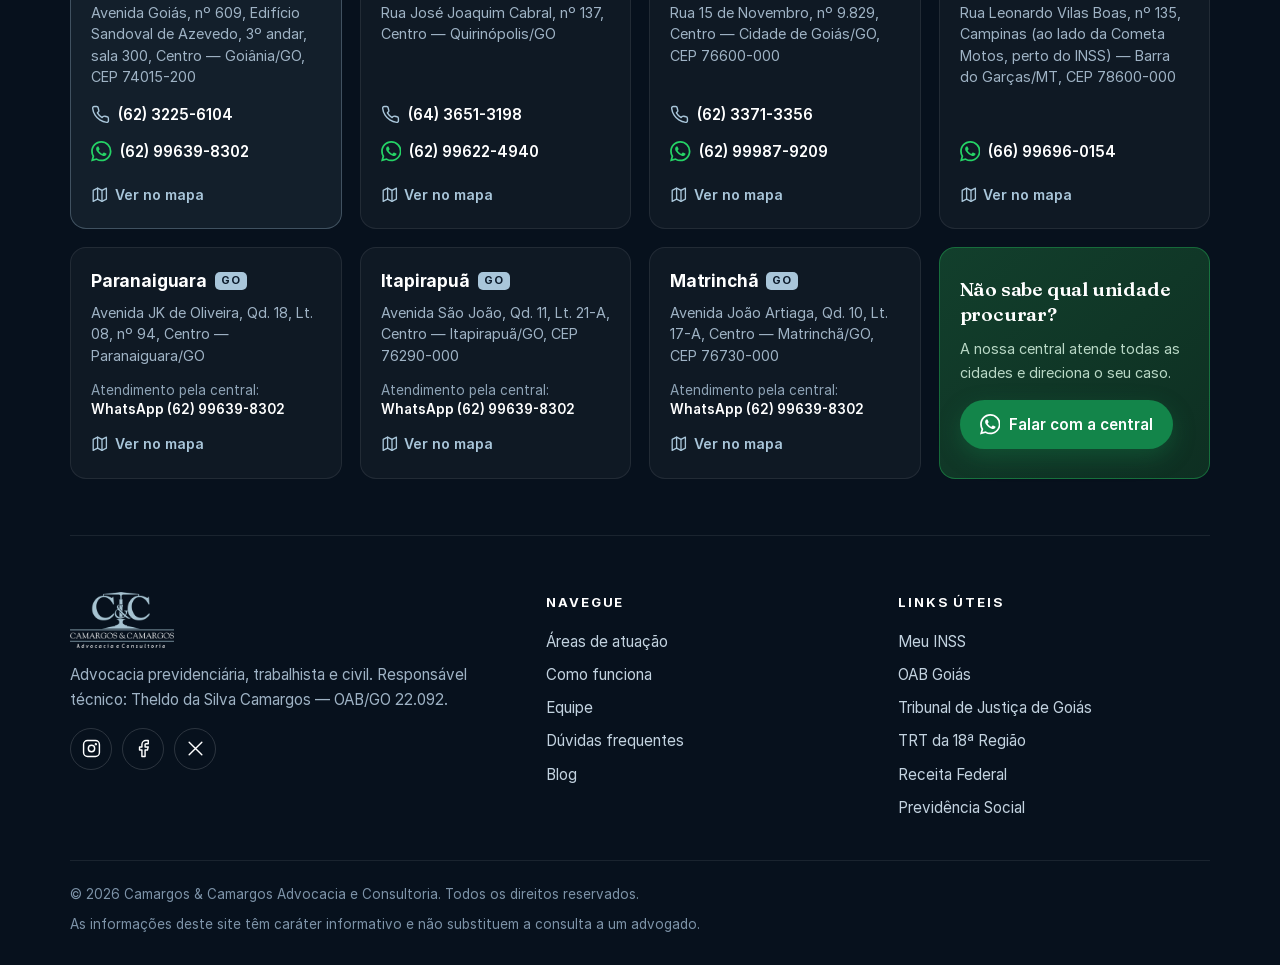
==== commit 785ab3b1: "Prototipo do novo site focado em conversao pelo WhatsApp Site reescrito do zero, sem Divi nem jQuery" ====
--- a/aposentadoria-programada/index.html
+++ b/aposentadoria-programada/index.html
@@ -1,130 +1,81 @@
-<!DOCTYPE html>
+<!doctype html>
 <html lang="pt-BR">
-<head><meta charset="UTF-8">
-	
-<script type="text/javascript">
-		document.documentElement.className = 'js';
-	</script>
-
-	<title>Aposentadoria Programada: você sabe o que é? | Camargos Advocacia</title>
-<meta name="robots" content="max-image-preview:large">
-<link rel="stylesheet" href="../assets/css/blocks.css">
-
-<link rel="stylesheet" href="../assets/css/presets.css">
-
-<link rel="stylesheet" href="../assets/css/base.css">
-<link rel="stylesheet" href="../assets/css/article.css" media="all">
-<script src="../assets/js/jquery.min.js"></script>
-<script src="../assets/js/jquery-migrate.min.js"></script>
-<link rel="canonical" href="../aposentadoria-programada/">
-<meta name="viewport" content="width=device-width, initial-scale=1"><!-- Google Tag Manager -->
+<head>
+<meta charset="utf-8">
+<meta name="viewport" content="width=device-width, initial-scale=1">
+<title>Aposentadoria Programada: você sabe o que é? — Camargos &amp; Camargos Advocacia</title>
+<meta name="description" content="Muitas pessoas não sabem que podem ter uma aposentadoria programada. Por isso, preparamos um artigo especial para te contar tudo sobre o tema. Definem-se como…">
+<meta name="theme-color" content="#0b1a2b">
+<meta name="robots" content="noindex, nofollow">
+<meta property="og:type" content="website">
+<meta property="og:locale" content="pt_BR">
+<meta property="og:site_name" content="Camargos & Camargos Advocacia">
+<meta property="og:title" content="Aposentadoria Programada: você sabe o que é? — Camargos &amp; Camargos Advocacia">
+<meta property="og:description" content="Muitas pessoas não sabem que podem ter uma aposentadoria programada. Por isso, preparamos um artigo especial para te contar tudo sobre o tema. Definem-se como…">
+<meta property="og:image" content="../assets/img/aposentadoria-programada-1200.jpg">
+<link rel="icon" href="../assets/img/favicon-32.png" sizes="32x32">
+<link rel="icon" href="../assets/img/favicon-192.png" sizes="192x192">
+<link rel="apple-touch-icon" href="../assets/img/apple-touch-icon.png">
+<link rel="preload" href="../assets/fonts/inter-400.woff2" as="font" type="font/woff2" crossorigin>
+<link rel="preload" href="../assets/fonts/fraunces-600.woff2" as="font" type="font/woff2" crossorigin>
+<link rel="stylesheet" href="../assets/css/site.css">
+<script>document.documentElement.className+=" js";</script>
+<!-- Google Tag Manager -->
 <script>(function(w,d,s,l,i){w[l]=w[l]||[];w[l].push({'gtm.start':
 new Date().getTime(),event:'gtm.js'});var f=d.getElementsByTagName(s)[0],
 j=d.createElement(s),dl=l!='dataLayer'?'&l='+l:'';j.async=true;j.src=
 'https://www.googletagmanager.com/gtm.js?id='+i+dl;f.parentNode.insertBefore(j,f);
 })(window,document,'script','dataLayer','GTM-M9TGXZN7');</script>
-<!-- End Google Tag Manager --><link rel="icon" href="../assets/img/cropped-menu-logo-1-32x32.png" sizes="32x32">
-<link rel="icon" href="../assets/img/cropped-menu-logo-1-192x192.png" sizes="192x192">
-<link rel="apple-touch-icon" href="../assets/img/cropped-menu-logo-1-180x180.png">
-<link rel="stylesheet" href="../assets/css/article.modules.css"><link rel="stylesheet" href="../assets/css/layout.css"><link rel="stylesheet" href="https://fonts.googleapis.com/css2?family=Open+Sans:wdth,wght@75..100,300..800&amp;subset=latin%2Clatin-ext&amp;display=swap" media="all">
-
-<link rel="stylesheet" href="../assets/css/extras.css">
+<!-- End Google Tag Manager -->
 </head>
-<body class="single single-post et-tb-has-template et-tb-has-body et_pb_button_helper_class et_fixed_nav et_show_nav et_pb_show_title et_primary_nav_dropdown_animation_fade et_secondary_nav_dropdown_animation_fade et_header_style_left et_pb_footer_columns4 et_cover_background et_pb_gutter et_pb_gutters3 et_pb_pagebuilder_layout et_smooth_scroll et-db">
-	<div id="page-container">
-
-	
-	
-			<header id="main-header" data-height-onload="100">
-			<div class="container clearfix et_menu_container">
-							<div class="logo_container">
-					<span class="logo_helper"></span>
-					<a href="../">
-						<img src="../assets/img/menu-logo-tiny.png" width="278" height="150" alt="Camargos Advocacia" id="logo" data-height-percentage="60">
-					</a>
-				</div>
-							<div id="et-top-navigation" data-height="100" data-fixed-height="100">
-											<nav id="top-menu-nav">
-						<ul id="top-menu" class="nav"><li class="menu-item menu-item-type-custom menu-item-object-custom menu-item-home"><a href="../#empresa">Home</a></li>
-<li class="menu-item menu-item-type-custom menu-item-object-custom menu-item-home"><a href="../#atuacao">Atuação</a></li>
-<li class="menu-item menu-item-type-custom menu-item-object-custom menu-item-home"><a href="../#equipe">Equipe</a></li>
-<li class="menu-item menu-item-type-custom menu-item-object-custom menu-item-home"><a href="../#contato">Contato</a></li>
-<li class="menu-item menu-item-type-post_type menu-item-object-page"><a href="../blog/">Blog</a></li>
-</ul>						</nav>
-					
-					
-					
-					
-					<div id="et_mobile_nav_menu">
-				<div class="mobile_nav closed">
-					<span class="select_page">Select Page</span>
-					<span class="mobile_menu_bar mobile_menu_bar_toggle"></span>
-				</div>
-			</div>				</div> <!-- #et-top-navigation -->
-			</div> <!-- .container -->
-					</header> <!-- #main-header -->
-			<div id="et-main-area">
-	
-    <div id="main-content">
-    <div id="et-boc" class="et-boc">
-			
-		<div class="et-l et-l--body">
-			<div class="et_builder_inner_content">
-		<div class="et_pb_section_0_tb_body et_pb_section et_section_regular et_block_section"><div class="et_pb_row_0_tb_body et_pb_row et_block_row"><div class="et_pb_column_0_tb_body et_pb_column et_pb_column_4_4 et-last-child et_block_column et_pb_css_mix_blend_mode_passthrough"><div class="et_pb_post_content_0_tb_body et_pb_post_content et_pb_module"><div class="et-l et-l--post">
-			<div class="et_builder_inner_content">
-		<div class="et_pb_section_0 et_pb_section et_section_regular et_block_section"><div class="et_pb_row_0 et_pb_row et_block_row"><div class="et_pb_column_0 et_pb_column et_pb_column_4_4 et-last-child et_block_column et_pb_css_mix_blend_mode_passthrough"><div class="et_pb_text_0 et_pb_text et_pb_bg_layout_light et_pb_module et_block_module"><div class="et_pb_text_inner"><p><!-- wp:image {"id":371,"width":821,"height":547,"sizeSlug":"full","linkDestination":"none"} --></p>
-<figure class="wp-block-image size-full is-resized"><img loading="lazy" fetchpriority="high" decoding="async" src="../assets/img/O-que-e-Aposentadoria-Programada.jpg" alt="Aposentadoria Programada: você sabe o que é? | Reprodução: Google" class="" width="821" height="547" srcset="../assets/img/O-que-e-Aposentadoria-Programada-980x654.jpg 980w, ../assets/img/O-que-e-Aposentadoria-Programada-480x320.jpg 480w" sizes="(min-width: 0px) and (max-width: 480px) 480px, (min-width: 481px) and (max-width: 980px) 980px, 100vw"><figcaption>Aposentadoria Programada: você sabe o que é? | Reprodução: Google</figcaption></figure>
-<p><!-- /wp:image --></p>
-<p><!-- wp:paragraph --></p>
-<p> </p>
-<p><!-- /wp:paragraph --></p>
-<p><!-- wp:heading {"textAlign":"center","level":3} --></p>
-<h3 class="has-text-align-center"><strong><em>Muitas pessoas não sabem que podem ter uma aposentadoria programada. Por isso, preparamos um artigo especial para te contar tudo sobre o tema.</em></strong></h3>
-<p><!-- /wp:heading --></p>
-<p><!-- wp:paragraph --></p>
-<p> </p>
-<p><!-- /wp:paragraph --></p>
-<p><!-- wp:paragraph {"fontSize":"medium"} --></p>
-<p class="has-medium-font-size">Definem-se como Aposentadorias Programadas, aquelas que devido à sua previsibilidade, podem ser planejadas, podendo ser analisados e delineados os critérios legais, a variação da renda, a idade, escolhendo-se o melhor momento para alcançar o melhor benefício.</p>
-<p><!-- /wp:paragraph --></p>
-<p><!-- wp:paragraph {"fontSize":"medium"} --></p>
-<p class="has-medium-font-size">Na Emenda Constitucional 103/2019, as aposentadorias por tempo de contribuição e por idade passaram a ser chamadas de Aposentadorias Programadas, com previsão de concessão aos segurados do RGPS, atingidos os requisitos legais.</p>
-<p><!-- /wp:paragraph --></p>
-<p><!-- wp:paragraph {"fontSize":"medium"} --></p>
-<p class="has-medium-font-size">A regra permanente aplicada aos novos segurados do RGPS, após a publicação da EC 103/2019, extinguiu a aposentadoria sem idade mínima, passando à obrigatoriedade de implemento da idade e do tempo de contribuição mínimos.</p>
-<p><!-- /wp:paragraph --></p>
-<p><!-- wp:paragraph --></p>
-<p> </p>
-<p><!-- /wp:paragraph --></p>
-<p><!-- wp:heading --></p>
-<h2><strong>A Emenda alterou o art. 201, § 7o, I, da Constituição, assim dispondo:</strong></h2>
-<p><!-- /wp:heading --></p>
-<p><!-- wp:paragraph {"fontSize":"medium"} --></p>
-<p class="has-medium-font-size">Art. 201. A previdência social será organizada sob a forma do Regime Geral de Previdência Social, de caráter contributivo e de filiação obrigatória, observados critérios que preservem o equilíbrio financeiro e atuarial, e atenderá, na forma da lei, a:</p>
-<p><!-- /wp:paragraph --></p>
-<p><!-- wp:paragraph --></p>
-<p> </p>
-<p><!-- /wp:paragraph --></p>
-<p><!-- wp:quote {"className":"is-style-large"} --></p>
-<blockquote class="wp-block-quote is-style-large">
+<body>
+<noscript><iframe src="https://www.googletagmanager.com/ns.html?id=GTM-M9TGXZN7" height="0" width="0" style="display:none;visibility:hidden"></iframe></noscript>
+<a class="skip" href="#conteudo">Pular para o conteúdo</a>
+<header class="site-header solid">
+  <div class="wrap">
+    <a class="brand" href="../" aria-label="Camargos & Camargos Advocacia — página inicial">
+      <img src="../assets/img/logo-mark.png" alt="" width="160" height="100">
+      <span>Camargos &amp; Camargos<small>Advocacia e Consultoria</small></span>
+    </a>
+    <nav class="nav" id="nav" aria-label="Principal"><a href="../#atuacao">Áreas de atuação</a><a href="../#como-funciona">Como funciona</a><a href="../#equipe">Equipe</a><a href="../#duvidas">Dúvidas</a><a href="../#contato">Unidades</a><a href="../blog/">Blog</a></nav>
+    <a class="btn btn-wa header-cta" href="https://wa.me/5562996398302?text=Ol%C3%A1%21%20Vim%20pelo%20site%20e%20gostaria%20de%20falar%20com%20um%20advogado." target="_blank" rel="noopener" data-origem="cabecalho" data-assunto="geral"><svg class="wa-glyph" viewBox="0 0 24 24" aria-hidden="true"><path d="M17.472 14.382c-.297-.149-1.758-.867-2.03-.967-.273-.099-.471-.148-.67.15-.197.297-.767.966-.94 1.164-.174.199-.347.223-.644.075-.297-.15-1.255-.463-2.39-1.475-.883-.788-1.48-1.761-1.653-2.059-.173-.297-.018-.458.13-.606.134-.133.298-.347.446-.52.149-.174.198-.298.298-.497.099-.198.05-.371-.025-.52-.075-.149-.669-1.612-.916-2.207-.242-.579-.487-.5-.669-.51a12.8 12.8 0 0 0-.57-.01c-.198 0-.52.074-.792.372-.272.297-1.04 1.016-1.04 2.479 0 1.462 1.065 2.875 1.213 3.074.149.198 2.096 3.2 5.077 4.487.709.306 1.262.489 1.694.625.712.227 1.36.195 1.871.118.571-.085 1.758-.719 2.006-1.413.248-.694.248-1.289.173-1.413-.074-.124-.272-.198-.57-.347m-5.421 7.403h-.004a9.87 9.87 0 0 1-5.031-1.378l-.361-.214-3.741.982.998-3.648-.235-.374a9.86 9.86 0 0 1-1.51-5.26c.001-5.45 4.436-9.884 9.888-9.884a9.82 9.82 0 0 1 6.988 2.896 9.82 9.82 0 0 1 2.892 6.994c-.003 5.45-4.437 9.885-9.885 9.885M20.52 3.449C18.24 1.245 15.24 0 12.045 0 5.463 0 .104 5.359.101 11.943c0 2.096.548 4.142 1.588 5.945L0 24l6.305-1.654a11.9 11.9 0 0 0 5.734 1.46h.005c6.585 0 11.946-5.359 11.949-11.945a11.9 11.9 0 0 0-3.473-8.413"/></svg><span class="label">Fale conosco</span></a>
+    <button class="nav-toggle" type="button" aria-controls="nav" aria-expanded="false" aria-label="Abrir menu"><svg class="i" viewBox="0 0 24 24" aria-hidden="true"><path d="M4 6h16M4 12h16M4 18h16"/></svg></button>
+  </div>
+</header>
+<main id="conteudo">
+<section class="art-hero">
+  <div class="wrap">
+    <nav class="crumbs" aria-label="Você está em"><a href="../">Início</a><span>/</span><a href="../blog/">Blog</a><span>/</span>Previdenciário</nav>
+    <span class="cat">Previdenciário</span>
+    <h1>Aposentadoria Programada: você sabe o que é?</h1>
+    <div class="art-meta">
+      <span class="who"><img src="../assets/img/autor-theldo.jpg" alt="" width="36" height="36">Theldo Camargos</span>
+      <time datetime="2022-04-14">14 de abril de 2022</time>
+      <span>5 min de leitura</span>
+    </div>
+    <figure class="art-cover">
+      <img src="../assets/img/aposentadoria-programada-1200.jpg" srcset="../assets/img/aposentadoria-programada-600.jpg 600w, ../assets/img/aposentadoria-programada-1200.jpg 1200w" sizes="(max-width: 900px) 100vw, 860px" alt="" width="1200" height="675" fetchpriority="high">
+    </figure>
+  </div>
+</section>
+<div class="wrap art-layout">
+  <article>
+    <div class="prose">
+<h3><em>Muitas pessoas não sabem que podem ter uma aposentadoria programada. Por isso, preparamos um artigo especial para te contar tudo sobre o tema.</em></h3>
+<p>Definem-se como Aposentadorias Programadas, aquelas que devido à sua previsibilidade, podem ser planejadas, podendo ser analisados e delineados os critérios legais, a variação da renda, a idade, escolhendo-se o melhor momento para alcançar o melhor benefício.</p>
+<p>Na Emenda Constitucional 103/2019, as aposentadorias por tempo de contribuição e por idade passaram a ser chamadas de Aposentadorias Programadas, com previsão de concessão aos segurados do RGPS, atingidos os requisitos legais.</p>
+<p>A regra permanente aplicada aos novos segurados do RGPS, após a publicação da EC 103/2019, extinguiu a aposentadoria sem idade mínima, passando à obrigatoriedade de implemento da idade e do tempo de contribuição mínimos.</p>
+<h2>A Emenda alterou o art. 201, § 7o, I, da Constituição, assim dispondo:</h2>
+<p>Art. 201. A previdência social será organizada sob a forma do Regime Geral de Previdência Social, de caráter contributivo e de filiação obrigatória, observados critérios que preservem o equilíbrio financeiro e atuarial, e atenderá, na forma da lei, a:</p>
+<blockquote>
 <p>...</p>
 <p>§ 7o ...................................................................................................................</p>
 <p>I - 65 (sessenta e cinco) anos de idade, se homem, e 62 (sessenta e dois) anos de idade, se mulher, observado tempo mínimo de contribuição;</p>
 <p>II - 60 (sessenta) anos de idade, se homem, e 55 (cinquenta e cinco) anos de idade, se mulher, para os trabalhadores rurais e para os que exerçam suas atividades em regime de economia familiar, nestes incluídos o produtor rural, o garimpeiro e o pescador artesanal.</p>
 <p>§ 8o O requisito de idade a que se refere o inciso I do § 7o será reduzido em 5 (cinco) anos, para o professor que comprove tempo de efetivo exercício das funções de magistério na educação infantil e no ensino fundamental e médio fixado em lei complementar.</p>
 </blockquote>
-<p><!-- /wp:quote --></p>
-<p><!-- wp:paragraph --></p>
-<p> </p>
-<p><!-- /wp:paragraph --></p>
-<p><!-- wp:paragraph --></p>
-<p> </p>
-<p><!-- /wp:paragraph --></p>
-<p><!-- wp:heading --></p>
-<h2><strong>Nesse mesmo sentido o Regulamento da Previdência Social, Decreto 10.410de 30 de junho de 2020:</strong></h2>
-<p><!-- /wp:heading --></p>
-<p><!-- wp:quote {"className":"is-style-large"} --></p>
-<blockquote class="wp-block-quote is-style-large">
+<h2>Nesse mesmo sentido o Regulamento da Previdência Social, Decreto 10.410de 30 de junho de 2020:</h2>
+<blockquote>
 <p><strong>Subseção I:</strong></p>
 <p><strong>Da aposentadoria programada</strong></p>
 <p>(Redação dada pelo Decreto no 10.410, de 2020)</p>
@@ -133,6 +84,14 @@
 <p>II - quinze anos de tempo de contribuição, se mulher, e vinte anos de tempo de contribuição, se homem.</p>
 <p><strong>Subseção II-A</strong></p>
 <p><strong>Da aposentadoria programada do professor</strong></p>
+<aside class="inline-cta">
+  <span class="ico"><svg class="wa-glyph" viewBox="0 0 24 24" aria-hidden="true"><path d="M17.472 14.382c-.297-.149-1.758-.867-2.03-.967-.273-.099-.471-.148-.67.15-.197.297-.767.966-.94 1.164-.174.199-.347.223-.644.075-.297-.15-1.255-.463-2.39-1.475-.883-.788-1.48-1.761-1.653-2.059-.173-.297-.018-.458.13-.606.134-.133.298-.347.446-.52.149-.174.198-.298.298-.497.099-.198.05-.371-.025-.52-.075-.149-.669-1.612-.916-2.207-.242-.579-.487-.5-.669-.51a12.8 12.8 0 0 0-.57-.01c-.198 0-.52.074-.792.372-.272.297-1.04 1.016-1.04 2.479 0 1.462 1.065 2.875 1.213 3.074.149.198 2.096 3.2 5.077 4.487.709.306 1.262.489 1.694.625.712.227 1.36.195 1.871.118.571-.085 1.758-.719 2.006-1.413.248-.694.248-1.289.173-1.413-.074-.124-.272-.198-.57-.347m-5.421 7.403h-.004a9.87 9.87 0 0 1-5.031-1.378l-.361-.214-3.741.982.998-3.648-.235-.374a9.86 9.86 0 0 1-1.51-5.26c.001-5.45 4.436-9.884 9.888-9.884a9.82 9.82 0 0 1 6.988 2.896 9.82 9.82 0 0 1 2.892 6.994c-.003 5.45-4.437 9.885-9.885 9.885M20.52 3.449C18.24 1.245 15.24 0 12.045 0 5.463 0 .104 5.359.101 11.943c0 2.096.548 4.142 1.588 5.945L0 24l6.305-1.654a11.9 11.9 0 0 0 5.734 1.46h.005c6.585 0 11.946-5.359 11.949-11.945a11.9 11.9 0 0 0-3.473-8.413"/></svg></span>
+  <div>
+    <b>Este é o seu caso?</b>
+    <p>Fale com a nossa equipe sobre aposentadoria programada e entenda os próximos passos.</p>
+    <a class="btn btn-wa" href="https://wa.me/5562996398302?text=Ol%C3%A1%21%20Li%20o%20artigo%20%22Aposentadoria%20Programada%3A%20voc%C3%AA%20sabe%20o%20que%20%C3%A9%3F%22%20no%20site%20e%20gostaria%20de%20tirar%20uma%20d%C3%BAvida." target="_blank" rel="noopener" data-origem="artigo-meio" data-assunto="aposentadoria"><svg class="wa-glyph" viewBox="0 0 24 24" aria-hidden="true"><path d="M17.472 14.382c-.297-.149-1.758-.867-2.03-.967-.273-.099-.471-.148-.67.15-.197.297-.767.966-.94 1.164-.174.199-.347.223-.644.075-.297-.15-1.255-.463-2.39-1.475-.883-.788-1.48-1.761-1.653-2.059-.173-.297-.018-.458.13-.606.134-.133.298-.347.446-.52.149-.174.198-.298.298-.497.099-.198.05-.371-.025-.52-.075-.149-.669-1.612-.916-2.207-.242-.579-.487-.5-.669-.51a12.8 12.8 0 0 0-.57-.01c-.198 0-.52.074-.792.372-.272.297-1.04 1.016-1.04 2.479 0 1.462 1.065 2.875 1.213 3.074.149.198 2.096 3.2 5.077 4.487.709.306 1.262.489 1.694.625.712.227 1.36.195 1.871.118.571-.085 1.758-.719 2.006-1.413.248-.694.248-1.289.173-1.413-.074-.124-.272-.198-.57-.347m-5.421 7.403h-.004a9.87 9.87 0 0 1-5.031-1.378l-.361-.214-3.741.982.998-3.648-.235-.374a9.86 9.86 0 0 1-1.51-5.26c.001-5.45 4.436-9.884 9.888-9.884a9.82 9.82 0 0 1 6.988 2.896 9.82 9.82 0 0 1 2.892 6.994c-.003 5.45-4.437 9.885-9.885 9.885M20.52 3.449C18.24 1.245 15.24 0 12.045 0 5.463 0 .104 5.359.101 11.943c0 2.096.548 4.142 1.588 5.945L0 24l6.305-1.654a11.9 11.9 0 0 0 5.734 1.46h.005c6.585 0 11.946-5.359 11.949-11.945a11.9 11.9 0 0 0-3.473-8.413"/></svg>Conversar no WhatsApp</a>
+  </div>
+</aside>
 <p>Art. 54. Para o professor que comprove, exclusivamente, tempo de efetivo exercício em função de magistério na educação infantil, no ensino fundamental ou no ensino médio, desde que cumprido o período de carência exigido, será concedida a aposentadoria de que trata esta Subseção quando cumprir, cumulativamente, os seguintes requisitos:</p>
 <p>I - cinquenta e sete anos de idade, se mulher, e sessenta anos de idade, se homem; e</p>
 <p>II - vinte e cinco anos de contribuição, para ambos os sexos, em efetivo exercício na função a que se refere o<strong> caput.</strong></p>
@@ -144,93 +103,187 @@
 <p>II - cinquenta e oito anos de idade, quando se tratar de atividade especial de vinte anos de contribuição; ou</p>
 <p>III - sessenta anos de idade, quando se tratar de atividade especial de vinte e cinco anos de contribuição.</p>
 </blockquote>
-<p><!-- /wp:quote --></p>
-<p><!-- wp:paragraph --></p>
-<p> </p>
-<p><!-- /wp:paragraph --></p>
-<p><!-- wp:paragraph --></p>
-<p> </p>
-<p><!-- /wp:paragraph --></p>
-<p><!-- wp:paragraph {"fontSize":"medium"} --></p>
-<p class="has-medium-font-size">Tais regras são aplicáveis aos segurados que filiaram-se na Previdência Social a partir de 13 de novembro de 2019, data de entrada em vigor da Reforma.</p>
-<p><!-- /wp:paragraph --></p>
-<p><!-- wp:paragraph {"fontSize":"medium"} --></p>
-<p class="has-medium-font-size">Desde então, exige-se uma idade mínima, não havendo mais possibilidade de aposentar-se tão somente por tempo de contribuição, a não ser para quem tenha direito adquirido ou adeque-se a alguma das regras de transição.</p>
-<p><!-- /wp:paragraph --></p>
-<p><!-- wp:paragraph {"fontSize":"medium"} --></p>
-<p class="has-medium-font-size">Lembremo-nos de que na Aposentadoria por Tempo de Contribuição, não era exigida idade mínima, bastando o cumprimento da carência de 180 meses e do tempo mínimo de contribuição, sendo 35 anos para os homens e 30 anos para as mulheres.</p>
-<p><!-- /wp:paragraph --></p>
-<p><!-- wp:paragraph {"fontSize":"medium"} --></p>
-<p class="has-medium-font-size">Com a Reforma, o que ocorreu foi uma unificação das duas modalidades, vinculando a idade e o tempo de contribuição mínimos, acarretando na impossibilidade do segurado aposentar-se sem uma idade mínima.</p>
-<p><!-- /wp:paragraph --></p>
-<p><!-- wp:paragraph {"fontSize":"medium"} --></p>
-<p class="has-medium-font-size">Após a EC 103/2019, somada a exigência da idade mínima, os cálculos dos benefícios também mudaram, reduzindo de forma incisiva os valores dos benefícios concedidos aos segurados.</p>
-<p><!-- /wp:paragraph --></p>
-<p><!-- wp:paragraph {"fontSize":"medium"} --></p>
-<p class="has-medium-font-size">Para mais informações, acesse o site da <a href="https://meu.inss.gov.br/#/login" target="_blank" rel="noreferrer noopener">Previdência Social.</a></p>
-<p><!-- /wp:paragraph --></p>
-<p><!-- wp:paragraph {"fontSize":"medium"} --></p>
-<p class="has-medium-font-size">Veja também: <a href="../novas-regras-previdencia-social/">Previdência Social: Novas Regras Mais Rígidas | Camargos Advocacia</a></p>
-<p><!-- /wp:paragraph --></p>
-</div></div></div></div></div>
-		</div>
-	</div>
-	</div></div></div></div><div class="et_pb_section_1_tb_body et_pb_section et_section_regular et_block_section"><div class="et_pb_row_1_tb_body et_pb_row et_block_row"><div class="et_pb_column_1_tb_body et_pb_column et_pb_column_4_4 et-last-child et_block_column et_pb_css_mix_blend_mode_passthrough"><div class="et_pb_team_member_0_tb_body et_pb_team_member et_pb_bg_layout_light et_pb_module et_flex_module"><div class="et_pb_team_member_image et-waypoint et_pb_animation_off"><img loading="lazy" decoding="async" src="../assets/img/theldo-bio.jpg" alt="Dr. Theldo Camargos" width="500" height="500" srcset="../assets/img/theldo-bio.jpg 500w, ../assets/img/theldo-bio-480x480.jpg 480w" sizes="(min-width: 0px) and (max-width: 480px) 480px, (min-width: 481px) 500px, 100vw" class=""></div><div class="et_pb_team_member_description"><h4 class="et_pb_module_header">Dr. Theldo Camargos</h4><p class="et_pb_member_position">Advogado Especialista em Direito Previdenciário</p><div class="et_pb_team_member_description_content"><p>Formado em Direito pela UFG em 2001<br>Atua há mais de 20 anos com direito previdenciário</p>
-</div></div></div></div></div></div>
-		</div>
-	</div>
-	
-			
-		</div>
-		    </div>
-    
+<p>Tais regras são aplicáveis aos segurados que filiaram-se na Previdência Social a partir de 13 de novembro de 2019, data de entrada em vigor da Reforma.</p>
+<p>Desde então, exige-se uma idade mínima, não havendo mais possibilidade de aposentar-se tão somente por tempo de contribuição, a não ser para quem tenha direito adquirido ou adeque-se a alguma das regras de transição.</p>
+<p>Lembremo-nos de que na Aposentadoria por Tempo de Contribuição, não era exigida idade mínima, bastando o cumprimento da carência de 180 meses e do tempo mínimo de contribuição, sendo 35 anos para os homens e 30 anos para as mulheres.</p>
+<p>Com a Reforma, o que ocorreu foi uma unificação das duas modalidades, vinculando a idade e o tempo de contribuição mínimos, acarretando na impossibilidade do segurado aposentar-se sem uma idade mínima.</p>
+<p>Após a EC 103/2019, somada a exigência da idade mínima, os cálculos dos benefícios também mudaram, reduzindo de forma incisiva os valores dos benefícios concedidos aos segurados.</p>
+<p>Para mais informações, acesse o site da <a href="https://meu.inss.gov.br/#/login" target="_blank" rel="noopener noreferrer">Previdência Social.</a></p>
+<p>Veja também: <a href="../novas-regras-previdencia-social/">Previdência Social: Novas Regras Mais Rígidas | Camargos Advocacia</a></p>
+    </div>
+    <p class="disclaimer">Este conteúdo é informativo e não substitui a análise individual do seu caso por um advogado.</p>
+    <div class="author">
+      <img src="../assets/img/autor-theldo.jpg" alt="" width="76" height="76" loading="lazy">
+      <div><b>Theldo da Silva Camargos</b><p>Advogado especializado em Direito Previdenciário, Civil e Processual Civil — OAB/GO 22.092.</p></div>
+    </div>
+  </article>
+  <aside class="art-aside">
+    <div class="aside-card">
+      <h3>Dúvidas sobre aposentadoria programada?</h3>
+      <p>Converse com a equipe da Camargos &amp; Camargos e entenda como isso se aplica ao seu caso.</p>
+      <a class="btn btn-wa" href="https://wa.me/5562996398302?text=Ol%C3%A1%21%20Li%20o%20artigo%20%22Aposentadoria%20Programada%3A%20voc%C3%AA%20sabe%20o%20que%20%C3%A9%3F%22%20no%20site%20e%20gostaria%20de%20tirar%20uma%20d%C3%BAvida." target="_blank" rel="noopener" data-origem="artigo-lateral" data-assunto="aposentadoria"><svg class="wa-glyph" viewBox="0 0 24 24" aria-hidden="true"><path d="M17.472 14.382c-.297-.149-1.758-.867-2.03-.967-.273-.099-.471-.148-.67.15-.197.297-.767.966-.94 1.164-.174.199-.347.223-.644.075-.297-.15-1.255-.463-2.39-1.475-.883-.788-1.48-1.761-1.653-2.059-.173-.297-.018-.458.13-.606.134-.133.298-.347.446-.52.149-.174.198-.298.298-.497.099-.198.05-.371-.025-.52-.075-.149-.669-1.612-.916-2.207-.242-.579-.487-.5-.669-.51a12.8 12.8 0 0 0-.57-.01c-.198 0-.52.074-.792.372-.272.297-1.04 1.016-1.04 2.479 0 1.462 1.065 2.875 1.213 3.074.149.198 2.096 3.2 5.077 4.487.709.306 1.262.489 1.694.625.712.227 1.36.195 1.871.118.571-.085 1.758-.719 2.006-1.413.248-.694.248-1.289.173-1.413-.074-.124-.272-.198-.57-.347m-5.421 7.403h-.004a9.87 9.87 0 0 1-5.031-1.378l-.361-.214-3.741.982.998-3.648-.235-.374a9.86 9.86 0 0 1-1.51-5.26c.001-5.45 4.436-9.884 9.888-9.884a9.82 9.82 0 0 1 6.988 2.896 9.82 9.82 0 0 1 2.892 6.994c-.003 5.45-4.437 9.885-9.885 9.885M20.52 3.449C18.24 1.245 15.24 0 12.045 0 5.463 0 .104 5.359.101 11.943c0 2.096.548 4.142 1.588 5.945L0 24l6.305-1.654a11.9 11.9 0 0 0 5.734 1.46h.005c6.585 0 11.946-5.359 11.949-11.945a11.9 11.9 0 0 0-3.473-8.413"/></svg>Falar no WhatsApp</a>
+      <ul>
+        <li><svg class="i" viewBox="0 0 24 24" aria-hidden="true"><path d="M20 6 9 17l-5-5"/></svg>Sem compromisso</li>
+        <li><svg class="i" viewBox="0 0 24 24" aria-hidden="true"><path d="M20 6 9 17l-5-5"/></svg>Sigilo profissional</li>
+        <li><svg class="i" viewBox="0 0 24 24" aria-hidden="true"><path d="M20 6 9 17l-5-5"/></svg>7 unidades em GO e MT</li>
+      </ul>
+    </div>
+  </aside>
+</div>
+<section class="section section-alt">
+  <div class="wrap">
+    <div class="section-head"><span class="kicker">Continue lendo</span><h2>Artigos relacionados</h2></div>
+    <div class="posts">
+<a class="post-card reveal" href="../novas-regras-previdencia-social/">
+  <img src="../assets/img/novas-regras-previdencia-social-600.jpg" alt="" width="600" height="375" loading="lazy">
+  <div>
+    <time datetime="2022-03-22">22 de março de 2022</time>
+    <h3>Novas regras mais rígidas e o Regime Geral de Previdência Social</h3>
+    <p>Entenda os contrastes, os números e as novas regras da Previdência Social neste artigo publicado por Theldo Camargos. O que é seguridade Social? A Seguridade Social,…</p>
+    <span class="more">Ler artigo <svg class="i" viewBox="0 0 24 24" aria-hidden="true"><path d="M5 12h14M12 5l7 7-7 7"/></svg></span>
+  </div>
+</a><a class="post-card reveal" href="../pensao-por-morte-previdenciaria/">
+  <img src="../assets/img/pensao-por-morte-previdenciaria-600.jpg" alt="" width="600" height="375" loading="lazy">
+  <div>
+    <time datetime="2025-04-23">23 de abril de 2025</time>
+    <h3>Pensão por Morte Previdenciária – Entenda seus Direitos</h3>
+    <p>O que é a pensão por morte? A pensão por morte é um benefício previdenciário pago pelo INSS aos dependentes do segurado que faleceu. Trata-se de uma proteção fundamental…</p>
+    <span class="more">Ler artigo <svg class="i" viewBox="0 0 24 24" aria-hidden="true"><path d="M5 12h14M12 5l7 7-7 7"/></svg></span>
+  </div>
+</a><a class="post-card reveal" href="../direito-do-autista-ao-beneficio-assistencial/">
+  <img src="../assets/img/direito-do-autista-ao-beneficio-assistencial-600.jpg" alt="" width="600" height="375" loading="lazy">
+  <div>
+    <time datetime="2025-04-23">23 de abril de 2025</time>
+    <h3>Direito do autista ao benefício assistencial</h3>
+    <p>Benefício para autistas e sua importância social O benefício para autistas, também conhecido como Benefício de Prestação Continuada (BPC/LOAS), é uma garantia…</p>
+    <span class="more">Ler artigo <svg class="i" viewBox="0 0 24 24" aria-hidden="true"><path d="M5 12h14M12 5l7 7-7 7"/></svg></span>
+  </div>
+</a>
+    </div>
+  </div>
+</section>
+<section class="section" aria-label="Fale conosco">
+  <div class="wrap">
+    <div class="cta-band reveal">
+      <div>
+        <h2>Fale com quem entende do assunto</h2>
+        <p>Leu sobre aposentadoria programada e ficou com dúvida? A equipe explica como isso se aplica a você.</p>
+      </div>
+      <div>
+        <a class="btn btn-wa btn-lg" href="https://wa.me/5562996398302?text=Ol%C3%A1%21%20Li%20o%20artigo%20%22Aposentadoria%20Programada%3A%20voc%C3%AA%20sabe%20o%20que%20%C3%A9%3F%22%20no%20site%20e%20gostaria%20de%20tirar%20uma%20d%C3%BAvida." target="_blank" rel="noopener" data-origem="artigo-faixa" data-assunto="geral"><svg class="wa-glyph" viewBox="0 0 24 24" aria-hidden="true"><path d="M17.472 14.382c-.297-.149-1.758-.867-2.03-.967-.273-.099-.471-.148-.67.15-.197.297-.767.966-.94 1.164-.174.199-.347.223-.644.075-.297-.15-1.255-.463-2.39-1.475-.883-.788-1.48-1.761-1.653-2.059-.173-.297-.018-.458.13-.606.134-.133.298-.347.446-.52.149-.174.198-.298.298-.497.099-.198.05-.371-.025-.52-.075-.149-.669-1.612-.916-2.207-.242-.579-.487-.5-.669-.51a12.8 12.8 0 0 0-.57-.01c-.198 0-.52.074-.792.372-.272.297-1.04 1.016-1.04 2.479 0 1.462 1.065 2.875 1.213 3.074.149.198 2.096 3.2 5.077 4.487.709.306 1.262.489 1.694.625.712.227 1.36.195 1.871.118.571-.085 1.758-.719 2.006-1.413.248-.694.248-1.289.173-1.413-.074-.124-.272-.198-.57-.347m-5.421 7.403h-.004a9.87 9.87 0 0 1-5.031-1.378l-.361-.214-3.741.982.998-3.648-.235-.374a9.86 9.86 0 0 1-1.51-5.26c.001-5.45 4.436-9.884 9.888-9.884a9.82 9.82 0 0 1 6.988 2.896 9.82 9.82 0 0 1 2.892 6.994c-.003 5.45-4.437 9.885-9.885 9.885M20.52 3.449C18.24 1.245 15.24 0 12.045 0 5.463 0 .104 5.359.101 11.943c0 2.096.548 4.142 1.588 5.945L0 24l6.305-1.654a11.9 11.9 0 0 0 5.734 1.46h.005c6.585 0 11.946-5.359 11.949-11.945a11.9 11.9 0 0 0-3.473-8.413"/></svg>Conversar no WhatsApp</a>
+        <span class="btn-sub">(62) 99639-8302</span>
+      </div>
+    </div>
+  </div>
+</section>
 
-	<span class="et_pb_scroll_top et-pb-icon"></span>
-
-	
-			<footer id="main-footer">
-				
-
-		
-				<div id="footer-bottom">
-					<div class="container clearfix">
-				<ul class="et-social-icons">
-
-
-</ul><p id="footer-info">&copy; 2026 Camargos Advocacia</p>					</div>
-				</div>
-			</footer>
-		</div>
-
-
-	</div>
-
-	<style class="et-vb-global-data et-vb-global-fonts">:root{--et_global_heading_font: 'Open Sans';--et_global_body_font: 'Open Sans';--et_global_heading_font_weight: 500;--et_global_body_font_weight: 500;--et_global_body_font_size: 14px;--et_global_body_font_height: 1.7em;}body{line-height:var(--et_global_body_font_height);font-size:var(--et_global_body_font_size);}</style><style class="et-vb-global-data et-vb-global-numeric-vars">:root{--et_global_heading_font: 'Open Sans';--et_global_body_font: 'Open Sans';}</style><!-- Google Tag Manager (noscript) -->
-<noscript><iframe src="https://www.googletagmanager.com/ns.html?id=GTM-M9TGXZN7" height="0" width="0" style="display:none;visibility:hidden"></iframe></noscript>
-<!-- End Google Tag Manager (noscript) --><script>
-var DIVI = {"item_count":"%d Item","items_count":"%d Items"};
-
-</script>
-<script src="../assets/js/base.js"></script>
-<script src="../assets/js/smoothscroll.js"></script>
-<script src="../assets/js/menu.js"></script>
-<script src="../assets/js/scroll-to-top.js"></script>
-<script src="../assets/js/global-functions.js"></script>
-<script src="../assets/js/waypoint.js"></script>
-<script src="../assets/js/common.js"></script>
-<script>
-var et_pb_custom = {"ajaxurl":"","images_uri":"","builder_images_uri":"","et_frontend_nonce":"","subscription_failed":"Please, check the fields below to make sure you entered the correct information.","et_ab_log_nonce":"","fill_message":"Please, fill in the following fields:","contact_error_message":"Please, fix the following errors:","invalid":"Invalid email","captcha":"Captcha","prev":"Prev","previous":"Previous","next":"Next","slider_swipe":"SWIPE \u2192","wrong_captcha":"You entered the wrong number in captcha.","wrong_checkbox":"Checkbox","ignore_waypoints":"no","is_divi_theme_used":"1","widget_search_selector":".widget_search","ab_tests":[],"is_ab_testing_active":"","page_id":"370","unique_test_id":"","ab_bounce_rate":"5","is_cache_plugin_active":"no","is_shortcode_tracking":"","tinymce_uri":"","accent_color":"#a0c4d3","waypoints_options":[]};
-var et_frontend_scripts = {"builderCssContainerPrefix":"#et-boc","builderCssLayoutPrefix":"#et-boc .et-l"};
-var et_builder_utils_params = {"condition":{"diviTheme":true,"extraTheme":false},"scrollLocations":["app","top"],"builderScrollLocations":{"desktop":"app","tablet":"app","phone":"app"},"onloadScrollLocation":"app","builderType":"fe"};
-
-</script>
-<script src="../assets/js/frontend.js"></script>
-<script>
-var diviBreakpointData = {"enabledBreakpoints":[{"order":50,"baseDevice":true,"enable":true,"name":"desktop"},{"order":30,"enable":true,"maxWidth":{"value":"980px","default":980},"name":"tablet"},{"order":10,"enable":true,"maxWidth":{"value":"767px","default":767},"name":"phone"}],"enabledBreakpointNames":["desktop","tablet","phone"],"baseBreakpointName":"desktop"};
-
-</script>
-<script src="../assets/js/multi-view.js"></script>
-<style>.et_pb_section_0_tb_body.et_pb_section{padding-bottom:0px}.et_pb_row_0_tb_body.et_pb_row{padding-bottom:0px!important}.et_pb_column_0_tb_body,.et_pb_column_0,.et_pb_column_1_tb_body{--et-pb-icon-self-align:center}.et_pb_post_content_0_tb_body{font-size:1.2rem;line-height:1.8em}.et_pb_team_member_0_tb_body{flex-direction:row;--flex-direction:row}.et_pb_team_member_0_tb_body .et_pb_module_header,.et_pb_team_member_0_tb_body .et_pb_member_position,.et_pb_team_member_0_tb_body .et_pb_team_member_description p,.et_pb_text_0{text-align:start}.et_pb_team_member_0_tb_body .et_pb_team_member_description{flex:1}.et_pb_team_member_0_tb_body .et_pb_team_member_image{flex:0 1 auto;width:auto;overflow:hidden}.et_pb_team_member_0_tb_body.et_pb_team_member .et_pb_team_member_image{border-top-left-radius:100%;border-top-right-radius:100%;border-bottom-right-radius:100%;border-bottom-left-radius:100%}.et_pb_team_member_0_tb_body.et_pb_team_member h4,.et_pb_team_member_0_tb_body.et_pb_team_member h1.et_pb_module_header,.et_pb_team_member_0_tb_body.et_pb_team_member h2.et_pb_module_header,.et_pb_team_member_0_tb_body.et_pb_team_member h3.et_pb_module_header,.et_pb_team_member_0_tb_body.et_pb_team_member h5.et_pb_module_header,.et_pb_team_member_0_tb_body.et_pb_team_member h6.et_pb_module_header{font-weight:800;line-height:1.6em}.et_pb_team_member_0_tb_body.et_pb_team_member .et_pb_member_position{font-weight:600;color:#454545;font-size:1rem}.et_pb_team_member_0_tb_body.et_pb_team_member .et_pb_team_member_description_content{color:#454545;font-size:1rem;line-height:2em}.et_pb_section_1_tb_body.et_pb_section{padding-top:0px}</style>
-<a class="whatsapp-float" href="https://wa.me/5562996398302" target="_blank" rel="noopener noreferrer" aria-label="Fale conosco pelo WhatsApp" title="Fale conosco pelo WhatsApp"><svg class="whatsapp-float-icon" viewBox="0 0 24 24" width="32" height="32" aria-hidden="true" focusable="false"><path fill="currentColor" d="M17.472 14.382c-.297-.149-1.758-.867-2.03-.967-.273-.099-.471-.148-.67.15-.197.297-.767.966-.94 1.164-.174.199-.347.223-.644.075-.297-.15-1.255-.463-2.39-1.475-.883-.788-1.48-1.761-1.653-2.059-.173-.297-.018-.458.13-.606.134-.133.298-.347.446-.52.149-.174.198-.298.298-.497.099-.198.05-.371-.025-.52-.075-.149-.669-1.612-.916-2.207-.242-.579-.487-.5-.669-.51a12.8 12.8 0 0 0-.57-.01c-.198 0-.52.074-.792.372-.272.297-1.04 1.016-1.04 2.479 0 1.462 1.065 2.875 1.213 3.074.149.198 2.096 3.2 5.077 4.487.709.306 1.262.489 1.694.625.712.227 1.36.195 1.871.118.571-.085 1.758-.719 2.006-1.413.248-.694.248-1.289.173-1.413-.074-.124-.272-.198-.57-.347m-5.421 7.403h-.004a9.87 9.87 0 0 1-5.031-1.378l-.361-.214-3.741.982.998-3.648-.235-.374a9.86 9.86 0 0 1-1.51-5.26c.001-5.45 4.436-9.884 9.888-9.884a9.82 9.82 0 0 1 6.988 2.896 9.82 9.82 0 0 1 2.892 6.994c-.003 5.45-4.437 9.885-9.885 9.885M20.52 3.449C18.24 1.245 15.24 0 12.045 0 5.463 0 .104 5.359.101 11.943c0 2.096.548 4.142 1.588 5.945L0 24l6.305-1.654a11.9 11.9 0 0 0 5.734 1.46h.005c6.585 0 11.946-5.359 11.949-11.945a11.9 11.9 0 0 0-3.473-8.413"/></svg></a>
+</main>
+<footer class="site-footer" id="contato">
+  <div class="wrap">
+    <div class="section-head">
+      <span class="kicker">Unidades</span>
+      <h2>Sete endereços em Goiás e Mato Grosso</h2>
+      <p>Escolha a unidade mais próxima ou fale direto com a nossa central pelo WhatsApp (62) 99639-8302.</p>
+    </div>
+    <div class="units">
+<div class="unit main">
+  <h3>Goiânia <span class="uf">GO</span> <span class="badge">Sede</span></h3>
+  <address>Avenida Goiás, nº 609, Edifício Sandoval de Azevedo, 3º andar, sala 300, Centro — Goiânia/GO, CEP 74015-200</address>
+  <ul><li><a href="tel:+556232256104" data-origem="rodape-unidade"><svg class="i" viewBox="0 0 24 24" aria-hidden="true"><path d="M22 16.92v3a2 2 0 0 1-2.18 2 19.79 19.79 0 0 1-8.63-3.07 19.5 19.5 0 0 1-6-6 19.79 19.79 0 0 1-3.07-8.67A2 2 0 0 1 4.11 2h3a2 2 0 0 1 2 1.72c.13.96.36 1.9.7 2.81a2 2 0 0 1-.45 2.11L8.09 9.91a16 16 0 0 0 6 6l1.27-1.27a2 2 0 0 1 2.11-.45c.91.34 1.85.57 2.81.7A2 2 0 0 1 22 16.92z"/></svg>(62) 3225-6104</a></li><li><a class="wa" href="https://wa.me/5562996398302?text=Ol%C3%A1%21%20Vim%20pelo%20site%20e%20gostaria%20de%20falar%20com%20a%20unidade%20de%20Goi%C3%A2nia." target="_blank" rel="noopener" data-origem="rodape-unidade" data-assunto="unidade-goiania"><svg class="wa-glyph" viewBox="0 0 24 24" aria-hidden="true"><path d="M17.472 14.382c-.297-.149-1.758-.867-2.03-.967-.273-.099-.471-.148-.67.15-.197.297-.767.966-.94 1.164-.174.199-.347.223-.644.075-.297-.15-1.255-.463-2.39-1.475-.883-.788-1.48-1.761-1.653-2.059-.173-.297-.018-.458.13-.606.134-.133.298-.347.446-.52.149-.174.198-.298.298-.497.099-.198.05-.371-.025-.52-.075-.149-.669-1.612-.916-2.207-.242-.579-.487-.5-.669-.51a12.8 12.8 0 0 0-.57-.01c-.198 0-.52.074-.792.372-.272.297-1.04 1.016-1.04 2.479 0 1.462 1.065 2.875 1.213 3.074.149.198 2.096 3.2 5.077 4.487.709.306 1.262.489 1.694.625.712.227 1.36.195 1.871.118.571-.085 1.758-.719 2.006-1.413.248-.694.248-1.289.173-1.413-.074-.124-.272-.198-.57-.347m-5.421 7.403h-.004a9.87 9.87 0 0 1-5.031-1.378l-.361-.214-3.741.982.998-3.648-.235-.374a9.86 9.86 0 0 1-1.51-5.26c.001-5.45 4.436-9.884 9.888-9.884a9.82 9.82 0 0 1 6.988 2.896 9.82 9.82 0 0 1 2.892 6.994c-.003 5.45-4.437 9.885-9.885 9.885M20.52 3.449C18.24 1.245 15.24 0 12.045 0 5.463 0 .104 5.359.101 11.943c0 2.096.548 4.142 1.588 5.945L0 24l6.305-1.654a11.9 11.9 0 0 0 5.734 1.46h.005c6.585 0 11.946-5.359 11.949-11.945a11.9 11.9 0 0 0-3.473-8.413"/></svg>(62) 99639-8302</a></li></ul>
+  <a class="map" href="https://maps.app.goo.gl/dH1hRmNgZ6PrfpzB8" target="_blank" rel="noopener noreferrer"><svg class="i" viewBox="0 0 24 24" aria-hidden="true"><path d="M9 3 3 6v15l6-3 6 3 6-3V3l-6 3-6-3Z"/><path d="M9 3v15M15 6v15"/></svg>Ver no mapa</a>
+</div>
+<div class="unit">
+  <h3>Quirinópolis <span class="uf">GO</span> </h3>
+  <address>Rua José Joaquim Cabral, nº 137, Centro — Quirinópolis/GO</address>
+  <ul><li><a href="tel:+556436513198" data-origem="rodape-unidade"><svg class="i" viewBox="0 0 24 24" aria-hidden="true"><path d="M22 16.92v3a2 2 0 0 1-2.18 2 19.79 19.79 0 0 1-8.63-3.07 19.5 19.5 0 0 1-6-6 19.79 19.79 0 0 1-3.07-8.67A2 2 0 0 1 4.11 2h3a2 2 0 0 1 2 1.72c.13.96.36 1.9.7 2.81a2 2 0 0 1-.45 2.11L8.09 9.91a16 16 0 0 0 6 6l1.27-1.27a2 2 0 0 1 2.11-.45c.91.34 1.85.57 2.81.7A2 2 0 0 1 22 16.92z"/></svg>(64) 3651-3198</a></li><li><a class="wa" href="https://wa.me/5562996224940?text=Ol%C3%A1%21%20Vim%20pelo%20site%20e%20gostaria%20de%20falar%20com%20a%20unidade%20de%20Quirin%C3%B3polis." target="_blank" rel="noopener" data-origem="rodape-unidade" data-assunto="unidade-quirinopolis"><svg class="wa-glyph" viewBox="0 0 24 24" aria-hidden="true"><path d="M17.472 14.382c-.297-.149-1.758-.867-2.03-.967-.273-.099-.471-.148-.67.15-.197.297-.767.966-.94 1.164-.174.199-.347.223-.644.075-.297-.15-1.255-.463-2.39-1.475-.883-.788-1.48-1.761-1.653-2.059-.173-.297-.018-.458.13-.606.134-.133.298-.347.446-.52.149-.174.198-.298.298-.497.099-.198.05-.371-.025-.52-.075-.149-.669-1.612-.916-2.207-.242-.579-.487-.5-.669-.51a12.8 12.8 0 0 0-.57-.01c-.198 0-.52.074-.792.372-.272.297-1.04 1.016-1.04 2.479 0 1.462 1.065 2.875 1.213 3.074.149.198 2.096 3.2 5.077 4.487.709.306 1.262.489 1.694.625.712.227 1.36.195 1.871.118.571-.085 1.758-.719 2.006-1.413.248-.694.248-1.289.173-1.413-.074-.124-.272-.198-.57-.347m-5.421 7.403h-.004a9.87 9.87 0 0 1-5.031-1.378l-.361-.214-3.741.982.998-3.648-.235-.374a9.86 9.86 0 0 1-1.51-5.26c.001-5.45 4.436-9.884 9.888-9.884a9.82 9.82 0 0 1 6.988 2.896 9.82 9.82 0 0 1 2.892 6.994c-.003 5.45-4.437 9.885-9.885 9.885M20.52 3.449C18.24 1.245 15.24 0 12.045 0 5.463 0 .104 5.359.101 11.943c0 2.096.548 4.142 1.588 5.945L0 24l6.305-1.654a11.9 11.9 0 0 0 5.734 1.46h.005c6.585 0 11.946-5.359 11.949-11.945a11.9 11.9 0 0 0-3.473-8.413"/></svg>(62) 99622-4940</a></li></ul>
+  <a class="map" href="https://maps.app.goo.gl/U8AoDPwBhqAqfcE17" target="_blank" rel="noopener noreferrer"><svg class="i" viewBox="0 0 24 24" aria-hidden="true"><path d="M9 3 3 6v15l6-3 6 3 6-3V3l-6 3-6-3Z"/><path d="M9 3v15M15 6v15"/></svg>Ver no mapa</a>
+</div>
+<div class="unit">
+  <h3>Cidade de Goiás <span class="uf">GO</span> </h3>
+  <address>Rua 15 de Novembro, nº 9.829, Centro — Cidade de Goiás/GO, CEP 76600-000</address>
+  <ul><li><a href="tel:+556233713356" data-origem="rodape-unidade"><svg class="i" viewBox="0 0 24 24" aria-hidden="true"><path d="M22 16.92v3a2 2 0 0 1-2.18 2 19.79 19.79 0 0 1-8.63-3.07 19.5 19.5 0 0 1-6-6 19.79 19.79 0 0 1-3.07-8.67A2 2 0 0 1 4.11 2h3a2 2 0 0 1 2 1.72c.13.96.36 1.9.7 2.81a2 2 0 0 1-.45 2.11L8.09 9.91a16 16 0 0 0 6 6l1.27-1.27a2 2 0 0 1 2.11-.45c.91.34 1.85.57 2.81.7A2 2 0 0 1 22 16.92z"/></svg>(62) 3371-3356</a></li><li><a class="wa" href="https://wa.me/5562999879209?text=Ol%C3%A1%21%20Vim%20pelo%20site%20e%20gostaria%20de%20falar%20com%20a%20unidade%20de%20Cidade%20de%20Goi%C3%A1s." target="_blank" rel="noopener" data-origem="rodape-unidade" data-assunto="unidade-cidade-de-goias"><svg class="wa-glyph" viewBox="0 0 24 24" aria-hidden="true"><path d="M17.472 14.382c-.297-.149-1.758-.867-2.03-.967-.273-.099-.471-.148-.67.15-.197.297-.767.966-.94 1.164-.174.199-.347.223-.644.075-.297-.15-1.255-.463-2.39-1.475-.883-.788-1.48-1.761-1.653-2.059-.173-.297-.018-.458.13-.606.134-.133.298-.347.446-.52.149-.174.198-.298.298-.497.099-.198.05-.371-.025-.52-.075-.149-.669-1.612-.916-2.207-.242-.579-.487-.5-.669-.51a12.8 12.8 0 0 0-.57-.01c-.198 0-.52.074-.792.372-.272.297-1.04 1.016-1.04 2.479 0 1.462 1.065 2.875 1.213 3.074.149.198 2.096 3.2 5.077 4.487.709.306 1.262.489 1.694.625.712.227 1.36.195 1.871.118.571-.085 1.758-.719 2.006-1.413.248-.694.248-1.289.173-1.413-.074-.124-.272-.198-.57-.347m-5.421 7.403h-.004a9.87 9.87 0 0 1-5.031-1.378l-.361-.214-3.741.982.998-3.648-.235-.374a9.86 9.86 0 0 1-1.51-5.26c.001-5.45 4.436-9.884 9.888-9.884a9.82 9.82 0 0 1 6.988 2.896 9.82 9.82 0 0 1 2.892 6.994c-.003 5.45-4.437 9.885-9.885 9.885M20.52 3.449C18.24 1.245 15.24 0 12.045 0 5.463 0 .104 5.359.101 11.943c0 2.096.548 4.142 1.588 5.945L0 24l6.305-1.654a11.9 11.9 0 0 0 5.734 1.46h.005c6.585 0 11.946-5.359 11.949-11.945a11.9 11.9 0 0 0-3.473-8.413"/></svg>(62) 99987-9209</a></li></ul>
+  <a class="map" href="https://maps.app.goo.gl/Jdz9qP5f8D2WxH1b6" target="_blank" rel="noopener noreferrer"><svg class="i" viewBox="0 0 24 24" aria-hidden="true"><path d="M9 3 3 6v15l6-3 6 3 6-3V3l-6 3-6-3Z"/><path d="M9 3v15M15 6v15"/></svg>Ver no mapa</a>
+</div>
+<div class="unit">
+  <h3>Barra do Garças <span class="uf">MT</span> </h3>
+  <address>Rua Leonardo Vilas Boas, nº 135, Campinas (ao lado da Cometa Motos, perto do INSS) — Barra do Garças/MT, CEP 78600-000</address>
+  <ul><li><a class="wa" href="https://wa.me/5566996960154?text=Ol%C3%A1%21%20Vim%20pelo%20site%20e%20gostaria%20de%20falar%20com%20a%20unidade%20de%20Barra%20do%20Gar%C3%A7as." target="_blank" rel="noopener" data-origem="rodape-unidade" data-assunto="unidade-barra-do-garcas"><svg class="wa-glyph" viewBox="0 0 24 24" aria-hidden="true"><path d="M17.472 14.382c-.297-.149-1.758-.867-2.03-.967-.273-.099-.471-.148-.67.15-.197.297-.767.966-.94 1.164-.174.199-.347.223-.644.075-.297-.15-1.255-.463-2.39-1.475-.883-.788-1.48-1.761-1.653-2.059-.173-.297-.018-.458.13-.606.134-.133.298-.347.446-.52.149-.174.198-.298.298-.497.099-.198.05-.371-.025-.52-.075-.149-.669-1.612-.916-2.207-.242-.579-.487-.5-.669-.51a12.8 12.8 0 0 0-.57-.01c-.198 0-.52.074-.792.372-.272.297-1.04 1.016-1.04 2.479 0 1.462 1.065 2.875 1.213 3.074.149.198 2.096 3.2 5.077 4.487.709.306 1.262.489 1.694.625.712.227 1.36.195 1.871.118.571-.085 1.758-.719 2.006-1.413.248-.694.248-1.289.173-1.413-.074-.124-.272-.198-.57-.347m-5.421 7.403h-.004a9.87 9.87 0 0 1-5.031-1.378l-.361-.214-3.741.982.998-3.648-.235-.374a9.86 9.86 0 0 1-1.51-5.26c.001-5.45 4.436-9.884 9.888-9.884a9.82 9.82 0 0 1 6.988 2.896 9.82 9.82 0 0 1 2.892 6.994c-.003 5.45-4.437 9.885-9.885 9.885M20.52 3.449C18.24 1.245 15.24 0 12.045 0 5.463 0 .104 5.359.101 11.943c0 2.096.548 4.142 1.588 5.945L0 24l6.305-1.654a11.9 11.9 0 0 0 5.734 1.46h.005c6.585 0 11.946-5.359 11.949-11.945a11.9 11.9 0 0 0-3.473-8.413"/></svg>(66) 99696-0154</a></li></ul>
+  <a class="map" href="https://maps.app.goo.gl/ZDNPL3F1xupZJgHD7" target="_blank" rel="noopener noreferrer"><svg class="i" viewBox="0 0 24 24" aria-hidden="true"><path d="M9 3 3 6v15l6-3 6 3 6-3V3l-6 3-6-3Z"/><path d="M9 3v15M15 6v15"/></svg>Ver no mapa</a>
+</div>
+<div class="unit">
+  <h3>Paranaiguara <span class="uf">GO</span> </h3>
+  <address>Avenida JK de Oliveira, Qd. 18, Lt. 08, nº 94, Centro — Paranaiguara/GO</address>
+  <ul><li class="note">Atendimento pela central:<br><a href="https://wa.me/5562996398302?text=Ol%C3%A1%21%20Vim%20pelo%20site%20e%20gostaria%20de%20falar%20sobre%20a%20unidade%20de%20Paranaiguara." target="_blank" rel="noopener" data-origem="rodape-unidade" data-assunto="unidade-paranaiguara">WhatsApp (62) 99639-8302</a></li></ul>
+  <a class="map" href="https://maps.app.goo.gl/APBmf67jMW1DNZy3A" target="_blank" rel="noopener noreferrer"><svg class="i" viewBox="0 0 24 24" aria-hidden="true"><path d="M9 3 3 6v15l6-3 6 3 6-3V3l-6 3-6-3Z"/><path d="M9 3v15M15 6v15"/></svg>Ver no mapa</a>
+</div>
+<div class="unit">
+  <h3>Itapirapuã <span class="uf">GO</span> </h3>
+  <address>Avenida São João, Qd. 11, Lt. 21-A, Centro — Itapirapuã/GO, CEP 76290-000</address>
+  <ul><li class="note">Atendimento pela central:<br><a href="https://wa.me/5562996398302?text=Ol%C3%A1%21%20Vim%20pelo%20site%20e%20gostaria%20de%20falar%20sobre%20a%20unidade%20de%20Itapirapu%C3%A3." target="_blank" rel="noopener" data-origem="rodape-unidade" data-assunto="unidade-itapirapua">WhatsApp (62) 99639-8302</a></li></ul>
+  <a class="map" href="https://maps.app.goo.gl/EuHV1Uv2mb4c4m259" target="_blank" rel="noopener noreferrer"><svg class="i" viewBox="0 0 24 24" aria-hidden="true"><path d="M9 3 3 6v15l6-3 6 3 6-3V3l-6 3-6-3Z"/><path d="M9 3v15M15 6v15"/></svg>Ver no mapa</a>
+</div>
+<div class="unit">
+  <h3>Matrinchã <span class="uf">GO</span> </h3>
+  <address>Avenida João Artiaga, Qd. 10, Lt. 17-A, Centro — Matrinchã/GO, CEP 76730-000</address>
+  <ul><li class="note">Atendimento pela central:<br><a href="https://wa.me/5562996398302?text=Ol%C3%A1%21%20Vim%20pelo%20site%20e%20gostaria%20de%20falar%20sobre%20a%20unidade%20de%20Matrinch%C3%A3." target="_blank" rel="noopener" data-origem="rodape-unidade" data-assunto="unidade-matrincha">WhatsApp (62) 99639-8302</a></li></ul>
+  <a class="map" href="https://www.google.com/maps/place/Av.+Jo%C3%A3o+Artiaga,+Matrinch%C3%A3+-+GO,+76730-000/@-15.4387446,-50.7470675,17z" target="_blank" rel="noopener noreferrer"><svg class="i" viewBox="0 0 24 24" aria-hidden="true"><path d="M9 3 3 6v15l6-3 6 3 6-3V3l-6 3-6-3Z"/><path d="M9 3v15M15 6v15"/></svg>Ver no mapa</a>
+</div>
+<div class="unit central">
+  <h3>Não sabe qual unidade procurar?</h3>
+  <p>A nossa central atende todas as cidades e direciona o seu caso.</p>
+  <a class="btn btn-wa" href="https://wa.me/5562996398302?text=Ol%C3%A1%21%20Vim%20pelo%20site%20e%20gostaria%20de%20falar%20com%20um%20advogado." target="_blank" rel="noopener" data-origem="rodape-central" data-assunto="geral"><svg class="wa-glyph" viewBox="0 0 24 24" aria-hidden="true"><path d="M17.472 14.382c-.297-.149-1.758-.867-2.03-.967-.273-.099-.471-.148-.67.15-.197.297-.767.966-.94 1.164-.174.199-.347.223-.644.075-.297-.15-1.255-.463-2.39-1.475-.883-.788-1.48-1.761-1.653-2.059-.173-.297-.018-.458.13-.606.134-.133.298-.347.446-.52.149-.174.198-.298.298-.497.099-.198.05-.371-.025-.52-.075-.149-.669-1.612-.916-2.207-.242-.579-.487-.5-.669-.51a12.8 12.8 0 0 0-.57-.01c-.198 0-.52.074-.792.372-.272.297-1.04 1.016-1.04 2.479 0 1.462 1.065 2.875 1.213 3.074.149.198 2.096 3.2 5.077 4.487.709.306 1.262.489 1.694.625.712.227 1.36.195 1.871.118.571-.085 1.758-.719 2.006-1.413.248-.694.248-1.289.173-1.413-.074-.124-.272-.198-.57-.347m-5.421 7.403h-.004a9.87 9.87 0 0 1-5.031-1.378l-.361-.214-3.741.982.998-3.648-.235-.374a9.86 9.86 0 0 1-1.51-5.26c.001-5.45 4.436-9.884 9.888-9.884a9.82 9.82 0 0 1 6.988 2.896 9.82 9.82 0 0 1 2.892 6.994c-.003 5.45-4.437 9.885-9.885 9.885M20.52 3.449C18.24 1.245 15.24 0 12.045 0 5.463 0 .104 5.359.101 11.943c0 2.096.548 4.142 1.588 5.945L0 24l6.305-1.654a11.9 11.9 0 0 0 5.734 1.46h.005c6.585 0 11.946-5.359 11.949-11.945a11.9 11.9 0 0 0-3.473-8.413"/></svg>Falar com a central</a>
+</div>
+    </div>
+    <div class="foot-grid">
+      <div class="foot-brand">
+        <img src="../assets/img/logo.png" alt="Camargos & Camargos Advocacia" width="278" height="150" loading="lazy">
+        <p>Advocacia previdenciária, trabalhista e civil. Responsável técnico: Theldo da Silva Camargos — OAB/GO 22.092.</p>
+        <div class="social">
+          <a href="https://instagram.com/camargosadvocacia" target="_blank" rel="noopener noreferrer" aria-label="Instagram"><svg class="i" viewBox="0 0 24 24" aria-hidden="true"><rect x="2" y="2" width="20" height="20" rx="5"/><circle cx="12" cy="12" r="4"/><circle cx="17.5" cy="6.5" r=".6" fill="currentColor"/></svg></a>
+          <a href="https://www.facebook.com/camargosadvocacia.adv" target="_blank" rel="noopener noreferrer" aria-label="Facebook"><svg class="i" viewBox="0 0 24 24" aria-hidden="true"><path d="M18 2h-3a5 5 0 0 0-5 5v3H7v4h3v8h4v-8h3l1-4h-4V7a1 1 0 0 1 1-1h3z"/></svg></a>
+          <a href="https://twitter.com/CamargosAdvocac" target="_blank" rel="noopener noreferrer" aria-label="X (Twitter)"><svg class="i" viewBox="0 0 24 24" aria-hidden="true"><path d="M4 4l16 16M20 4 4 20"/></svg></a>
+        </div>
+      </div>
+      <div>
+        <h4>Navegue</h4>
+        <ul>
+          <li><a href="../#atuacao">Áreas de atuação</a></li>
+          <li><a href="../#como-funciona">Como funciona</a></li>
+          <li><a href="../#equipe">Equipe</a></li>
+          <li><a href="../#duvidas">Dúvidas frequentes</a></li>
+          <li><a href="../blog/">Blog</a></li>
+        </ul>
+      </div>
+      <div>
+        <h4>Links úteis</h4>
+        <ul>
+          <li><a href="https://meu.inss.gov.br/" target="_blank" rel="noopener noreferrer">Meu INSS</a></li>
+          <li><a href="https://www.oabgo.org.br/" target="_blank" rel="noopener noreferrer">OAB Goiás</a></li>
+          <li><a href="https://www.tjgo.jus.br/" target="_blank" rel="noopener noreferrer">Tribunal de Justiça de Goiás</a></li>
+          <li><a href="https://www.trt18.jus.br/" target="_blank" rel="noopener noreferrer">TRT da 18ª Região</a></li>
+          <li><a href="https://www.gov.br/receitafederal/" target="_blank" rel="noopener noreferrer">Receita Federal</a></li>
+          <li><a href="https://www.gov.br/previdencia/" target="_blank" rel="noopener noreferrer">Previdência Social</a></li>
+        </ul>
+      </div>
+    </div>
+    <div class="foot-bottom">
+      <span>© 2026 Camargos &amp; Camargos Advocacia e Consultoria. Todos os direitos reservados.</span>
+      <span>As informações deste site têm caráter informativo e não substituem a consulta a um advogado.</span>
+    </div>
+  </div>
+</footer>
+<div class="wa-float">
+  <div class="wa-bubble" role="status">
+    <b>Precisa de orientação?</b>
+    Fale com a nossa equipe pelo <a href="https://wa.me/5562996398302?text=Ol%C3%A1%21%20Li%20o%20artigo%20%22Aposentadoria%20Programada%3A%20voc%C3%AA%20sabe%20o%20que%20%C3%A9%3F%22%20no%20site%20e%20gostaria%20de%20tirar%20uma%20d%C3%BAvida." target="_blank" rel="noopener" data-origem="balao" data-assunto="geral">WhatsApp</a>.
+    <button type="button" aria-label="Fechar">×</button>
+  </div>
+  <a class="fab" href="https://wa.me/5562996398302?text=Ol%C3%A1%21%20Li%20o%20artigo%20%22Aposentadoria%20Programada%3A%20voc%C3%AA%20sabe%20o%20que%20%C3%A9%3F%22%20no%20site%20e%20gostaria%20de%20tirar%20uma%20d%C3%BAvida." target="_blank" rel="noopener" data-origem="botao-flutuante" data-assunto="geral" aria-label="Conversar pelo WhatsApp"><svg class="wa-glyph" viewBox="0 0 24 24" aria-hidden="true"><path d="M17.472 14.382c-.297-.149-1.758-.867-2.03-.967-.273-.099-.471-.148-.67.15-.197.297-.767.966-.94 1.164-.174.199-.347.223-.644.075-.297-.15-1.255-.463-2.39-1.475-.883-.788-1.48-1.761-1.653-2.059-.173-.297-.018-.458.13-.606.134-.133.298-.347.446-.52.149-.174.198-.298.298-.497.099-.198.05-.371-.025-.52-.075-.149-.669-1.612-.916-2.207-.242-.579-.487-.5-.669-.51a12.8 12.8 0 0 0-.57-.01c-.198 0-.52.074-.792.372-.272.297-1.04 1.016-1.04 2.479 0 1.462 1.065 2.875 1.213 3.074.149.198 2.096 3.2 5.077 4.487.709.306 1.262.489 1.694.625.712.227 1.36.195 1.871.118.571-.085 1.758-.719 2.006-1.413.248-.694.248-1.289.173-1.413-.074-.124-.272-.198-.57-.347m-5.421 7.403h-.004a9.87 9.87 0 0 1-5.031-1.378l-.361-.214-3.741.982.998-3.648-.235-.374a9.86 9.86 0 0 1-1.51-5.26c.001-5.45 4.436-9.884 9.888-9.884a9.82 9.82 0 0 1 6.988 2.896 9.82 9.82 0 0 1 2.892 6.994c-.003 5.45-4.437 9.885-9.885 9.885M20.52 3.449C18.24 1.245 15.24 0 12.045 0 5.463 0 .104 5.359.101 11.943c0 2.096.548 4.142 1.588 5.945L0 24l6.305-1.654a11.9 11.9 0 0 0 5.734 1.46h.005c6.585 0 11.946-5.359 11.949-11.945a11.9 11.9 0 0 0-3.473-8.413"/></svg></a>
+</div>
+<div class="mbar">
+  <a class="btn btn-wa" href="https://wa.me/5562996398302?text=Ol%C3%A1%21%20Li%20o%20artigo%20%22Aposentadoria%20Programada%3A%20voc%C3%AA%20sabe%20o%20que%20%C3%A9%3F%22%20no%20site%20e%20gostaria%20de%20tirar%20uma%20d%C3%BAvida." target="_blank" rel="noopener" data-origem="barra-mobile" data-assunto="geral"><svg class="wa-glyph" viewBox="0 0 24 24" aria-hidden="true"><path d="M17.472 14.382c-.297-.149-1.758-.867-2.03-.967-.273-.099-.471-.148-.67.15-.197.297-.767.966-.94 1.164-.174.199-.347.223-.644.075-.297-.15-1.255-.463-2.39-1.475-.883-.788-1.48-1.761-1.653-2.059-.173-.297-.018-.458.13-.606.134-.133.298-.347.446-.52.149-.174.198-.298.298-.497.099-.198.05-.371-.025-.52-.075-.149-.669-1.612-.916-2.207-.242-.579-.487-.5-.669-.51a12.8 12.8 0 0 0-.57-.01c-.198 0-.52.074-.792.372-.272.297-1.04 1.016-1.04 2.479 0 1.462 1.065 2.875 1.213 3.074.149.198 2.096 3.2 5.077 4.487.709.306 1.262.489 1.694.625.712.227 1.36.195 1.871.118.571-.085 1.758-.719 2.006-1.413.248-.694.248-1.289.173-1.413-.074-.124-.272-.198-.57-.347m-5.421 7.403h-.004a9.87 9.87 0 0 1-5.031-1.378l-.361-.214-3.741.982.998-3.648-.235-.374a9.86 9.86 0 0 1-1.51-5.26c.001-5.45 4.436-9.884 9.888-9.884a9.82 9.82 0 0 1 6.988 2.896 9.82 9.82 0 0 1 2.892 6.994c-.003 5.45-4.437 9.885-9.885 9.885M20.52 3.449C18.24 1.245 15.24 0 12.045 0 5.463 0 .104 5.359.101 11.943c0 2.096.548 4.142 1.588 5.945L0 24l6.305-1.654a11.9 11.9 0 0 0 5.734 1.46h.005c6.585 0 11.946-5.359 11.949-11.945a11.9 11.9 0 0 0-3.473-8.413"/></svg>Conversar no WhatsApp</a>
+  <a class="btn call" href="tel:+556232256104" data-origem="barra-mobile" aria-label="Ligar para (62) 3225-6104"><svg class="i" viewBox="0 0 24 24" aria-hidden="true"><path d="M22 16.92v3a2 2 0 0 1-2.18 2 19.79 19.79 0 0 1-8.63-3.07 19.5 19.5 0 0 1-6-6 19.79 19.79 0 0 1-3.07-8.67A2 2 0 0 1 4.11 2h3a2 2 0 0 1 2 1.72c.13.96.36 1.9.7 2.81a2 2 0 0 1-.45 2.11L8.09 9.91a16 16 0 0 0 6 6l1.27-1.27a2 2 0 0 1 2.11-.45c.91.34 1.85.57 2.81.7A2 2 0 0 1 22 16.92z"/></svg></a>
+</div>
+<script src="../assets/js/site.js" defer></script>
 </body>
 </html>
--- a/assets/css/site.css
+++ b/assets/css/site.css
@@ -0,0 +1,370 @@
+/* Camargos & Camargos — protótipo 2026 */
+@font-face{font-family:Inter;font-style:normal;font-weight:400;font-display:swap;src:url(../fonts/inter-400.woff2) format("woff2")}
+@font-face{font-family:Inter;font-style:normal;font-weight:600;font-display:swap;src:url(../fonts/inter-600.woff2) format("woff2")}
+@font-face{font-family:Inter;font-style:normal;font-weight:700;font-display:swap;src:url(../fonts/inter-700.woff2) format("woff2")}
+@font-face{font-family:Fraunces;font-style:normal;font-weight:600;font-display:swap;src:url(../fonts/fraunces-600.woff2) format("woff2")}
+
+:root{
+  --navy-950:#07111d;
+  --navy-900:#0b1a2b;
+  --navy-800:#10243b;
+  --navy-700:#183553;
+  --steel:#a9c6da;
+  --steel-200:#d5e3ed;
+  --steel-50:#f2f6f9;
+  --ink:#16202c;
+  --muted:#556375;
+  --line:#e2e8ef;
+  --bg:#ffffff;
+  --gold:#c9a96a;
+  --wa:#25d366;
+  --wa-btn:#13854a;
+  --wa-btn-hover:#0f6f3d;
+  --radius:18px;
+  --shadow:0 1px 2px rgba(11,26,43,.06),0 8px 24px rgba(11,26,43,.08);
+  --shadow-lg:0 24px 60px rgba(7,17,29,.22);
+  --serif:Fraunces,Georgia,"Times New Roman",serif;
+  --sans:Inter,system-ui,-apple-system,"Segoe UI",Roboto,Arial,sans-serif;
+  --wrap:1180px;
+  --header-h:76px;
+}
+
+*,*::before,*::after{box-sizing:border-box}
+html{scroll-behavior:smooth;scroll-padding-top:calc(var(--header-h) + 12px);-webkit-text-size-adjust:100%}
+body{margin:0;font-family:var(--sans);font-size:17px;line-height:1.65;color:var(--ink);background:var(--bg);-webkit-font-smoothing:antialiased}
+img{max-width:100%;height:auto;display:block}
+a{color:inherit}
+h1,h2,h3{font-family:var(--serif);font-weight:600;line-height:1.15;letter-spacing:-.01em;margin:0 0 .5em}
+h1{font-size:clamp(2.1rem,4.6vw,3.6rem)}
+h2{font-size:clamp(1.75rem,3.2vw,2.6rem)}
+h3{font-size:1.3rem}
+p{margin:0 0 1em}
+.wrap{width:100%;max-width:var(--wrap);margin:0 auto;padding:0 20px}
+.sr-only{position:absolute;width:1px;height:1px;overflow:hidden;clip:rect(0 0 0 0);white-space:nowrap}
+.skip{position:absolute;left:12px;top:-60px;z-index:1000;background:#fff;color:var(--navy-900);padding:10px 16px;border-radius:8px;font-weight:600}
+.skip:focus{top:12px}
+:focus-visible{outline:3px solid var(--gold);outline-offset:3px;border-radius:6px}
+svg.i{width:1.25em;height:1.25em;flex:none;fill:none;stroke:currentColor;stroke-width:1.8;stroke-linecap:round;stroke-linejoin:round}
+svg.wa-glyph{width:1.35em;height:1.35em;flex:none;fill:currentColor}
+
+/* ---------- botões ---------- */
+.btn{display:inline-flex;align-items:center;justify-content:center;gap:.6em;font:600 1rem/1.2 var(--sans);text-decoration:none;padding:15px 24px;border-radius:999px;border:2px solid transparent;cursor:pointer;transition:transform .15s ease,background-color .15s ease,box-shadow .15s ease;white-space:nowrap}
+.btn:hover{transform:translateY(-1px)}
+.btn-wa{background:var(--wa-btn);color:#fff;box-shadow:0 8px 22px rgba(19,133,74,.35)}
+.btn-wa:hover{background:var(--wa-btn-hover)}
+.btn-lg{font-size:1.1rem;padding:18px 30px}
+.btn-ghost{border-color:rgba(255,255,255,.4);color:#fff}
+.btn-ghost:hover{background:rgba(255,255,255,.08);border-color:#fff}
+.btn-outline{border-color:var(--navy-800);color:var(--navy-800)}
+.btn-outline:hover{background:var(--navy-800);color:#fff}
+.btn-sub{display:block;font-size:.85rem;color:var(--muted);margin-top:.7em}
+
+/* ---------- cabeçalho ---------- */
+.site-header{position:fixed;inset:0 0 auto;z-index:50;height:var(--header-h);display:flex;align-items:center;transition:background-color .25s ease,box-shadow .25s ease}
+.site-header.solid,.site-header.is-scrolled{background:rgba(11,26,43,.96);box-shadow:0 6px 20px rgba(0,0,0,.18);backdrop-filter:saturate(1.4) blur(8px)}
+.site-header .wrap{display:flex;align-items:center;gap:24px}
+.brand{display:flex;align-items:center;gap:12px;text-decoration:none;color:#fff;margin-right:auto}
+.brand img{height:40px;width:auto}
+.brand span{font:600 1.05rem/1.1 var(--serif);letter-spacing:.01em}
+.brand small{display:block;font:500 .68rem/1.3 var(--sans);letter-spacing:.16em;text-transform:uppercase;color:var(--steel)}
+.nav{display:flex;gap:4px}
+.nav a{color:#e6eef5;text-decoration:none;font-weight:500;font-size:.95rem;padding:8px 12px;border-radius:8px}
+.nav a:hover{background:rgba(255,255,255,.08);color:#fff}
+.header-cta{padding:11px 18px;font-size:.95rem}
+.nav-toggle{display:none;background:none;border:0;color:#fff;padding:8px;cursor:pointer}
+.nav-toggle svg{width:28px;height:28px}
+
+@media (max-width:1040px){
+  .nav{position:fixed;inset:var(--header-h) 0 auto;flex-direction:column;background:var(--navy-900);padding:12px 20px 24px;gap:0;box-shadow:0 20px 40px rgba(0,0,0,.3);transform:translateY(-8px);opacity:0;visibility:hidden;transition:.2s ease}
+  .nav a{padding:14px 4px;border-bottom:1px solid rgba(255,255,255,.08);font-size:1.05rem;border-radius:0}
+  .nav.open{transform:none;opacity:1;visibility:visible}
+  .nav-toggle{display:block}
+}
+@media (max-width:560px){
+  .header-cta .label{display:none}
+  .header-cta{padding:11px}
+  .site-header .wrap{gap:10px;padding:0 14px}
+  .brand{gap:8px}
+  .brand span{font-size:.9rem;white-space:nowrap}
+  .brand small{display:none}
+  .brand img{height:34px}
+  .hero-actions .btn{flex:1 1 100%}
+}
+
+/* ---------- hero ---------- */
+.hero{position:relative;color:#fff;background:var(--navy-950);overflow:hidden;padding:calc(var(--header-h) + 64px) 0 96px}
+.hero-bg{position:absolute;inset:0;width:100%;height:100%;object-fit:cover;object-position:60% 70%;opacity:.55}
+.hero::after{content:"";position:absolute;inset:0;background:linear-gradient(100deg,rgba(7,17,29,.97) 0%,rgba(7,17,29,.88) 38%,rgba(7,17,29,.45) 70%,rgba(7,17,29,.25) 100%)}
+.hero .wrap{position:relative;z-index:1;display:grid;grid-template-columns:1.15fr .85fr;gap:56px;align-items:center}
+.eyebrow{display:inline-flex;align-items:center;gap:.5em;font-size:.82rem;font-weight:600;letter-spacing:.12em;text-transform:uppercase;color:var(--steel);margin-bottom:18px}
+.eyebrow::before{content:"";width:28px;height:2px;background:var(--gold)}
+.hero h1 em{font-style:normal;color:var(--steel)}
+.hero .lead{font-size:1.15rem;color:#d3dfe9;max-width:36em;margin-bottom:30px}
+.hero-actions{display:flex;flex-wrap:wrap;gap:14px;align-items:center}
+.hero-note{display:flex;flex-wrap:wrap;gap:8px 20px;margin-top:22px;font-size:.92rem;color:#c3d3e0}
+.hero-note span{display:inline-flex;align-items:center;gap:.45em}
+.hero-note svg{color:var(--wa)}
+
+/* cartão de conversa */
+.chat{background:#efeae2;border-radius:22px;box-shadow:var(--shadow-lg);overflow:hidden;color:var(--ink);max-width:420px;justify-self:end;width:100%}
+.chat-head{display:flex;align-items:center;gap:12px;background:#0b5e4a;color:#fff;padding:14px 18px}
+.chat-head img{width:42px;height:42px;border-radius:50%;object-fit:contain;background:var(--navy-900);padding:7px}
+.chat-head b{display:block;font-size:.98rem}
+.chat-head small{font-size:.8rem;color:#c9eadf}
+.chat-body{padding:18px 16px 20px}
+.bubble{background:#fff;border-radius:0 12px 12px 12px;padding:10px 14px;font-size:.95rem;max-width:88%;box-shadow:0 1px 1px rgba(0,0,0,.08);margin-bottom:10px}
+.bubble small{display:block;text-align:right;color:#8a96a3;font-size:.72rem}
+.chips{display:flex;flex-wrap:wrap;gap:8px;margin-top:14px}
+.chip{background:#fff;border:1.5px solid #0b5e4a;color:#0b5e4a;text-decoration:none;font-weight:600;font-size:.9rem;padding:8px 14px;border-radius:999px;transition:.15s}
+.chip:hover{background:#0b5e4a;color:#fff}
+.chat-foot{font-size:.8rem;color:#5d6b5f;margin:14px 2px 0}
+
+@media (max-width:960px){
+  .hero{padding:calc(var(--header-h) + 40px) 0 64px}
+  .hero .wrap{grid-template-columns:1fr;gap:40px}
+  .hero::after{background:linear-gradient(180deg,rgba(7,17,29,.9) 0%,rgba(7,17,29,.82) 55%,rgba(7,17,29,.95) 100%)}
+  .chat{justify-self:stretch;max-width:none}
+}
+
+/* ---------- faixa de confiança ---------- */
+.trust{background:var(--navy-900);color:#fff;border-top:1px solid rgba(255,255,255,.08)}
+.trust ul{list-style:none;margin:0;padding:26px 0;display:grid;grid-template-columns:repeat(4,1fr);gap:20px}
+.trust li{display:flex;align-items:center;gap:14px}
+.trust strong{display:block;font:600 1.6rem/1 var(--serif);color:var(--steel)}
+.trust span{font-size:.9rem;color:#c3d3e0;line-height:1.35}
+@media (max-width:860px){.trust ul{grid-template-columns:repeat(2,1fr)}}
+
+/* ---------- seções ---------- */
+.section{padding:96px 0}
+.section-alt{background:var(--steel-50)}
+.section-dark{background:var(--navy-900);color:#fff}
+.section-head{max-width:720px;margin:0 0 48px}
+.section-head.center{margin-inline:auto;text-align:center}
+.section-head p{color:var(--muted);font-size:1.08rem}
+.section-dark .section-head p{color:#c3d3e0}
+.kicker{display:block;font-size:.8rem;font-weight:700;letter-spacing:.14em;text-transform:uppercase;color:#2d6a96;margin-bottom:12px}
+.section-dark .kicker{color:var(--steel)}
+@media (max-width:700px){.section{padding:64px 0}.section-head{margin-bottom:32px}}
+
+/* ---------- áreas ---------- */
+.areas{display:grid;grid-template-columns:repeat(4,1fr);gap:20px}
+.area{position:relative;display:flex;flex-direction:column;background:#fff;border:1px solid var(--line);border-radius:var(--radius);padding:28px 24px 24px;text-decoration:none;transition:transform .2s ease,box-shadow .2s ease,border-color .2s ease}
+.area:hover{transform:translateY(-4px);box-shadow:var(--shadow);border-color:var(--steel-200)}
+.area .ico{width:52px;height:52px;border-radius:14px;display:grid;place-items:center;background:var(--steel-50);color:var(--navy-700);margin-bottom:18px}
+.area .ico svg{width:26px;height:26px}
+.area h3{font-size:1.2rem;margin-bottom:.4em}
+.area p{color:var(--muted);font-size:.96rem;flex:1}
+.area .go{display:inline-flex;align-items:center;gap:.5em;font-weight:600;font-size:.95rem;color:var(--wa-btn);margin-top:6px}
+.area .go svg.wa-glyph{width:1.15em;height:1.15em}
+.area-tag{position:absolute;top:18px;right:18px;font-size:.7rem;font-weight:700;letter-spacing:.08em;text-transform:uppercase;color:#2d6a96;background:var(--steel-50);padding:4px 8px;border-radius:6px}
+.area.cta{background:var(--navy-800);border-color:var(--navy-800);color:#fff}
+.area.cta .ico{background:rgba(255,255,255,.1);color:var(--wa)}
+.area.cta p{color:#c3d3e0}
+.area.cta .go{color:#5fe39a}
+@media (max-width:1040px){.areas{grid-template-columns:repeat(2,1fr)}}
+@media (max-width:560px){.areas{grid-template-columns:1fr}.area{padding:22px 20px}}
+
+/* ---------- passos ---------- */
+.steps{list-style:none;margin:0 0 44px;padding:0;display:grid;grid-template-columns:repeat(3,1fr);gap:24px;counter-reset:s}
+.steps li{position:relative;background:rgba(255,255,255,.04);border:1px solid rgba(255,255,255,.1);border-radius:var(--radius);padding:30px 26px}
+.steps li::before{counter-increment:s;content:counter(s);display:grid;place-items:center;width:46px;height:46px;border-radius:50%;background:var(--steel);color:var(--navy-900);font:600 1.3rem/1 var(--serif);margin-bottom:18px}
+.steps h3{color:#fff}
+.steps p{color:#c3d3e0;margin:0}
+.center-cta{text-align:center}
+.center-cta .btn-sub{color:#9fb3c5}
+@media (max-width:860px){.steps{grid-template-columns:1fr}}
+
+/* ---------- diferenciais ---------- */
+.split{display:grid;grid-template-columns:1fr 1fr;gap:64px;align-items:center}
+.split-media{position:relative;border-radius:24px;overflow:hidden;box-shadow:var(--shadow-lg);aspect-ratio:4/5}
+.split-media img{width:100%;height:100%;object-fit:cover}
+.split-media blockquote{position:absolute;left:20px;right:20px;bottom:20px;margin:0;background:rgba(11,26,43,.88);backdrop-filter:blur(6px);color:#fff;border-radius:16px;padding:20px 22px;font:600 1.05rem/1.45 var(--serif)}
+.split-media blockquote span{display:block;font:700 .72rem/1 var(--sans);letter-spacing:.14em;text-transform:uppercase;color:var(--gold);margin-bottom:10px}
+.feats{display:grid;grid-template-columns:1fr 1fr;gap:28px 24px;margin:32px 0 36px}
+.feat{display:flex;gap:14px}
+.feat .ico{flex:none;width:44px;height:44px;border-radius:12px;display:grid;place-items:center;background:var(--steel-50);color:var(--navy-700)}
+.feat h3{font:700 1rem/1.3 var(--sans);margin:2px 0 4px}
+.feat p{font-size:.94rem;color:var(--muted);margin:0}
+@media (max-width:960px){.split{grid-template-columns:1fr;gap:40px}.split-media{aspect-ratio:16/11}}
+@media (max-width:560px){.feats{grid-template-columns:1fr}}
+
+/* ---------- equipe ---------- */
+.team{display:grid;grid-template-columns:repeat(3,1fr);gap:28px}
+.member{background:#fff;border-radius:var(--radius);overflow:hidden;box-shadow:var(--shadow)}
+.member img{width:100%;aspect-ratio:4/5;object-fit:cover;object-position:top}
+.member div{padding:22px 24px 26px}
+.member h3{font-size:1.22rem;margin-bottom:.3em}
+.member p{color:var(--muted);font-size:.95rem;margin:0 0 .6em}
+.oab{display:inline-block;font-size:.78rem;font-weight:700;letter-spacing:.06em;color:#2d6a96;background:var(--steel-50);padding:4px 10px;border-radius:6px}
+@media (max-width:900px){.team{grid-template-columns:1fr 1fr}}
+@media (max-width:600px){.team{grid-template-columns:1fr;max-width:420px;margin:0 auto}}
+
+/* ---------- posts ---------- */
+.posts{display:grid;grid-template-columns:repeat(3,1fr);gap:28px}
+.post-card{display:flex;flex-direction:column;background:#fff;border:1px solid var(--line);border-radius:var(--radius);overflow:hidden;text-decoration:none;transition:transform .2s ease,box-shadow .2s ease}
+.post-card:hover{transform:translateY(-4px);box-shadow:var(--shadow)}
+.post-card img{width:100%;aspect-ratio:16/10;object-fit:cover}
+.post-card div{padding:20px 22px 24px;display:flex;flex-direction:column;flex:1}
+.post-card time{font-size:.82rem;color:var(--muted);font-weight:500}
+.post-card h2,.post-card h3{font-size:1.18rem;margin:.4em 0 .5em}
+.post-card.featured{grid-column:1/-1;flex-direction:row}
+.post-card.featured img{width:56%;aspect-ratio:auto;min-height:340px}
+.post-card.featured div{padding:36px 40px;justify-content:center}
+.post-card.featured h2{font-size:clamp(1.5rem,2.6vw,2.1rem)}
+.post-card.featured p{flex:0 0 auto;font-size:1.02rem}
+.post-card p{font-size:.94rem;color:var(--muted);flex:1}
+.post-card .more{font-weight:600;font-size:.92rem;color:#2d6a96;display:inline-flex;gap:.4em;align-items:center}
+.posts-foot{text-align:center;margin-top:40px}
+@media (max-width:960px){.posts{grid-template-columns:1fr 1fr}}
+@media (max-width:620px){.posts{grid-template-columns:1fr}}
+@media (max-width:760px){.post-card.featured{flex-direction:column}.post-card.featured img{width:100%;min-height:0;aspect-ratio:16/10}.post-card.featured div{padding:20px 22px 24px}}
+
+/* ---------- FAQ ---------- */
+.faq{max-width:820px;margin:0 auto}
+.faq details{background:#fff;border:1px solid var(--line);border-radius:14px;margin-bottom:12px;transition:box-shadow .2s}
+.faq details[open]{box-shadow:var(--shadow)}
+.faq summary{list-style:none;cursor:pointer;padding:20px 56px 20px 22px;font-weight:600;font-size:1.05rem;position:relative}
+.faq summary::-webkit-details-marker{display:none}
+.faq summary::after{content:"";position:absolute;right:24px;top:50%;width:10px;height:10px;border-right:2px solid var(--navy-700);border-bottom:2px solid var(--navy-700);transform:translateY(-70%) rotate(45deg);transition:transform .2s}
+.faq details[open] summary::after{transform:translateY(-30%) rotate(-135deg)}
+.faq .a{padding:0 22px 20px;color:#3b4858}
+.faq .a a{color:var(--wa-btn);font-weight:600}
+
+/* ---------- faixa final ---------- */
+.cta-band{position:relative;background:linear-gradient(120deg,var(--navy-800),var(--navy-700));color:#fff;border-radius:28px;padding:56px;display:grid;grid-template-columns:1.4fr auto;gap:32px;align-items:center;overflow:hidden}
+.cta-band::before{content:"";position:absolute;right:-80px;top:-80px;width:280px;height:280px;border-radius:50%;background:radial-gradient(circle,rgba(37,211,102,.25),transparent 70%)}
+.cta-band h2{margin-bottom:.3em}
+.cta-band p{color:#c3d3e0;margin:0;font-size:1.08rem}
+.cta-band .btn-sub{color:#9fb3c5;text-align:center}
+@media (max-width:820px){.cta-band{grid-template-columns:1fr;padding:40px 26px;text-align:center}}
+
+/* ---------- rodapé ---------- */
+.site-footer{background:var(--navy-950);color:#c3d3e0;padding:88px 0 0;font-size:.95rem}
+.site-footer h2{color:#fff}
+.site-footer .section-head p{color:#9fb3c5}
+.site-footer .kicker{color:var(--steel)}
+.units{display:grid;grid-template-columns:repeat(4,1fr);gap:18px}
+.unit{background:rgba(255,255,255,.035);border:1px solid rgba(255,255,255,.08);border-radius:16px;padding:22px 20px;display:flex;flex-direction:column}
+.unit.main{background:rgba(169,198,218,.08);border-color:rgba(169,198,218,.3)}
+.unit h3{font:700 1.08rem/1.25 var(--sans);color:#fff;margin:0 0 4px;display:flex;align-items:center;gap:8px;flex-wrap:wrap}
+.unit .uf{font-size:.68rem;font-weight:700;letter-spacing:.08em;color:var(--navy-900);background:var(--steel);border-radius:5px;padding:2px 6px}
+.unit .badge{font-size:.68rem;font-weight:700;letter-spacing:.06em;text-transform:uppercase;color:var(--gold)}
+.unit address{font-style:normal;color:#9fb3c5;font-size:.9rem;line-height:1.5;margin:6px 0 14px;flex:1}
+.unit ul{list-style:none;margin:0 0 14px;padding:0;display:grid;gap:8px}
+.unit li a{display:inline-flex;align-items:center;gap:.55em;color:#fff;text-decoration:none;font-weight:600}
+.unit li a:hover{text-decoration:underline}
+.unit li a svg{color:var(--steel)}
+.unit li a.wa svg{color:var(--wa)}
+.unit li.note{font-size:.84rem;color:#8ea3b6;line-height:1.4}
+.unit li.note a{font-weight:600;color:#fff}
+.unit .map{display:inline-flex;align-items:center;gap:.45em;color:var(--steel);font-size:.88rem;font-weight:600;text-decoration:none;margin-top:auto}
+.unit .map:hover{color:#fff}
+.unit.central{background:linear-gradient(140deg,#123f2c,#0e2f22);border-color:rgba(37,211,102,.35);justify-content:center}
+.unit.central h3{font:600 1.2rem/1.3 var(--serif)}
+.unit.central p{color:#b9d8c6;font-size:.9rem;margin:6px 0 16px}
+.unit.central .btn{padding:12px 18px;font-size:.95rem;align-self:flex-start}
+.foot-grid{display:grid;grid-template-columns:1.4fr 1fr 1fr;gap:40px;padding:56px 0 40px;margin-top:56px;border-top:1px solid rgba(255,255,255,.08)}
+.foot-grid h4{color:#fff;font-size:.82rem;letter-spacing:.14em;text-transform:uppercase;margin:0 0 16px}
+.foot-grid ul{list-style:none;padding:0;margin:0;display:grid;gap:8px}
+.foot-grid a{color:#c3d3e0;text-decoration:none}
+.foot-grid a:hover{color:#fff;text-decoration:underline}
+.foot-brand img{height:56px;width:auto;margin-bottom:14px}
+.foot-brand p{color:#9fb3c5;max-width:30em}
+.social{display:flex;gap:10px;margin-top:16px}
+.social a{width:42px;height:42px;border-radius:50%;display:grid;place-items:center;border:1px solid rgba(255,255,255,.15);color:#fff}
+.social a:hover{background:rgba(255,255,255,.08)}
+.foot-bottom{border-top:1px solid rgba(255,255,255,.08);padding:22px 0 30px;font-size:.84rem;color:#7d93a8;display:flex;flex-wrap:wrap;gap:8px 24px;justify-content:space-between}
+@media (max-width:1100px){.units{grid-template-columns:repeat(3,1fr)}}
+@media (max-width:820px){.units{grid-template-columns:repeat(2,1fr)}.foot-grid{grid-template-columns:1fr 1fr}.foot-brand{grid-column:1/-1}}
+@media (max-width:540px){.units{grid-template-columns:1fr}.foot-grid{grid-template-columns:1fr}.site-footer{padding-top:64px}}
+
+/* ---------- WhatsApp flutuante + barra mobile ---------- */
+.wa-float{position:fixed;right:24px;bottom:24px;z-index:60;display:flex;align-items:flex-end;gap:12px}
+.wa-float .fab{width:64px;height:64px;border-radius:50%;background:var(--wa);color:#fff;display:grid;place-items:center;box-shadow:0 10px 28px rgba(37,211,102,.45);position:relative;text-decoration:none;transition:transform .2s}
+.wa-float .fab:hover{transform:scale(1.06)}
+.wa-float .fab svg{width:34px;height:34px}
+.wa-float .fab::before{content:"";position:absolute;inset:0;border-radius:50%;background:var(--wa);animation:pulse 2.4s ease-out infinite;z-index:-1}
+@keyframes pulse{0%{transform:scale(1);opacity:.55}80%,100%{transform:scale(1.6);opacity:0}}
+.wa-bubble{position:relative;background:#fff;color:var(--ink);border-radius:16px 16px 4px 16px;box-shadow:var(--shadow-lg);padding:14px 38px 14px 16px;max-width:260px;font-size:.92rem;line-height:1.4;margin-bottom:22px;opacity:0;transform:translateY(8px);visibility:hidden;transition:.3s ease}
+.wa-bubble.show{opacity:1;transform:none;visibility:visible}
+.wa-bubble b{display:block;margin-bottom:2px}
+.wa-bubble a{color:var(--wa-btn);font-weight:700;text-decoration:none}
+.wa-bubble button{position:absolute;top:6px;right:6px;width:28px;height:28px;border:0;background:none;color:#8a96a3;cursor:pointer;border-radius:50%;font-size:18px;line-height:1}
+.wa-bubble button:hover{background:var(--steel-50)}
+.mbar{display:none}
+@media (max-width:760px){
+  .wa-float{display:none}
+  body{padding-bottom:76px}
+  .mbar{display:flex;gap:10px;position:fixed;left:0;right:0;bottom:0;z-index:60;padding:10px 12px calc(10px + env(safe-area-inset-bottom));background:rgba(255,255,255,.97);box-shadow:0 -6px 24px rgba(11,26,43,.14)}
+  .mbar .btn{flex:1;padding:14px 12px}
+  .mbar .call{flex:0 0 auto;width:54px;padding:0;border-color:var(--line);color:var(--navy-800);background:#fff}
+}
+
+/* ---------- páginas internas ---------- */
+.page-hero{background:var(--navy-900);color:#fff;padding:calc(var(--header-h) + 56px) 0 56px}
+.page-hero p{color:#c3d3e0;font-size:1.1rem;max-width:40em;margin:0}
+.crumbs{font-size:.86rem;color:#9fb3c5;margin-bottom:18px}
+.crumbs a{color:#c3d3e0;text-decoration:none}
+.crumbs a:hover{text-decoration:underline}
+.crumbs span{margin:0 .4em;opacity:.6}
+
+.art-hero{background:var(--navy-900);color:#fff;padding:calc(var(--header-h) + 48px) 0 0}
+.art-hero .wrap{max-width:900px}
+.art-hero h1{font-size:clamp(2rem,4.2vw,3.1rem)}
+.art-meta{display:flex;flex-wrap:wrap;align-items:center;gap:6px 18px;font-size:.92rem;color:#c3d3e0;margin:4px 0 36px}
+.art-meta img{width:36px;height:36px;border-radius:50%;object-fit:cover}
+.art-meta .who{display:inline-flex;align-items:center;gap:10px;color:#fff;font-weight:600}
+.cat{display:inline-block;font-size:.75rem;font-weight:700;letter-spacing:.1em;text-transform:uppercase;color:var(--navy-900);background:var(--steel);padding:5px 10px;border-radius:6px;margin-bottom:18px}
+.art-cover{position:relative;margin:0 0 -120px;border-radius:20px;overflow:hidden;box-shadow:var(--shadow-lg);aspect-ratio:16/8}
+.art-cover img{width:100%;height:100%;object-fit:cover}
+.art-layout{display:grid;grid-template-columns:minmax(0,1fr) 320px;gap:56px;padding-top:176px;padding-bottom:80px}
+.prose{font-size:1.08rem;line-height:1.8;color:#243142;max-width:720px;overflow-wrap:anywhere}
+.prose h2{font-size:1.75rem;margin:1.8em 0 .6em;color:var(--ink)}
+.prose h3{font-size:1.35rem;margin:1.6em 0 .5em;color:var(--ink)}
+.prose > h3:first-child,.prose > p:first-child{font:500 1.25rem/1.6 var(--sans);color:var(--navy-700);border-left:4px solid var(--steel);padding-left:20px;margin-bottom:1.6em}
+.prose > h3:first-child em{font-style:normal}
+.prose a{color:#1f6aa1;text-underline-offset:3px}
+.prose ul,.prose ol{padding-left:1.3em}
+.prose li{margin-bottom:.5em}
+.prose blockquote{margin:1.6em 0;padding:20px 24px;background:var(--steel-50);border-left:4px solid var(--navy-700);border-radius:0 12px 12px 0;font-size:.98rem}
+.prose blockquote p:last-child{margin:0}
+.prose img{border-radius:12px;margin:1.5em 0}
+.inline-cta{display:flex;gap:20px;align-items:center;background:linear-gradient(120deg,#eaf7ef,#f2f6f9);border:1px solid #cdebd8;border-radius:18px;padding:24px;margin:2.2em 0;font-size:1rem;line-height:1.5}
+.inline-cta .ico{flex:none;width:52px;height:52px;border-radius:50%;background:var(--wa);color:#fff;display:grid;place-items:center}
+.inline-cta .ico svg{width:28px;height:28px}
+.inline-cta b{display:block;font-size:1.08rem;color:var(--ink);margin-bottom:2px}
+.inline-cta p{margin:0 0 12px;color:var(--muted)}
+.inline-cta .btn{padding:12px 20px;font-size:.96rem}
+.disclaimer{font-size:.88rem;color:var(--muted);border-top:1px solid var(--line);padding-top:20px;margin-top:40px}
+.author{display:flex;gap:18px;align-items:center;background:var(--steel-50);border-radius:16px;padding:22px;margin-top:28px}
+.author img{width:76px;height:76px;border-radius:50%;object-fit:cover}
+.author b{display:block;font-size:1.05rem}
+.author p{margin:0;font-size:.92rem;color:var(--muted);line-height:1.5}
+.aside-card{position:sticky;top:calc(var(--header-h) + 24px);background:var(--navy-900);color:#fff;border-radius:20px;padding:28px 24px;box-shadow:var(--shadow-lg)}
+.aside-card h3{font-size:1.35rem}
+.aside-card p{color:#c3d3e0;font-size:.95rem}
+.aside-card .btn{width:100%;white-space:normal}
+.aside-card ul{list-style:none;padding:0;margin:20px 0 0;display:grid;gap:8px;font-size:.88rem;color:#c3d3e0}
+.aside-card li{display:flex;gap:8px;align-items:flex-start}
+.aside-card li svg{color:var(--wa);margin-top:3px}
+@media (max-width:980px){
+  .art-layout{grid-template-columns:1fr;padding-top:150px}
+  .art-aside{display:none}
+  .art-cover{margin-bottom:-100px}
+}
+@media (max-width:560px){
+  .inline-cta{flex-direction:column;align-items:flex-start;padding:20px}
+  .art-cover{aspect-ratio:16/10;border-radius:14px;margin-bottom:-70px}
+  .art-layout{padding-top:110px}
+  .prose{font-size:1.04rem}
+}
+
+/* ---------- animações ---------- */
+.js .reveal{opacity:0;transform:translateY(18px);transition:opacity .6s ease,transform .6s ease}
+.js .reveal.in{opacity:1;transform:none}
+@media (prefers-reduced-motion:reduce){
+  html{scroll-behavior:auto}
+  .js .reveal{opacity:1;transform:none;transition:none}
+  .wa-float .fab::before{animation:none}
+  *{transition-duration:0s!important}
+}
